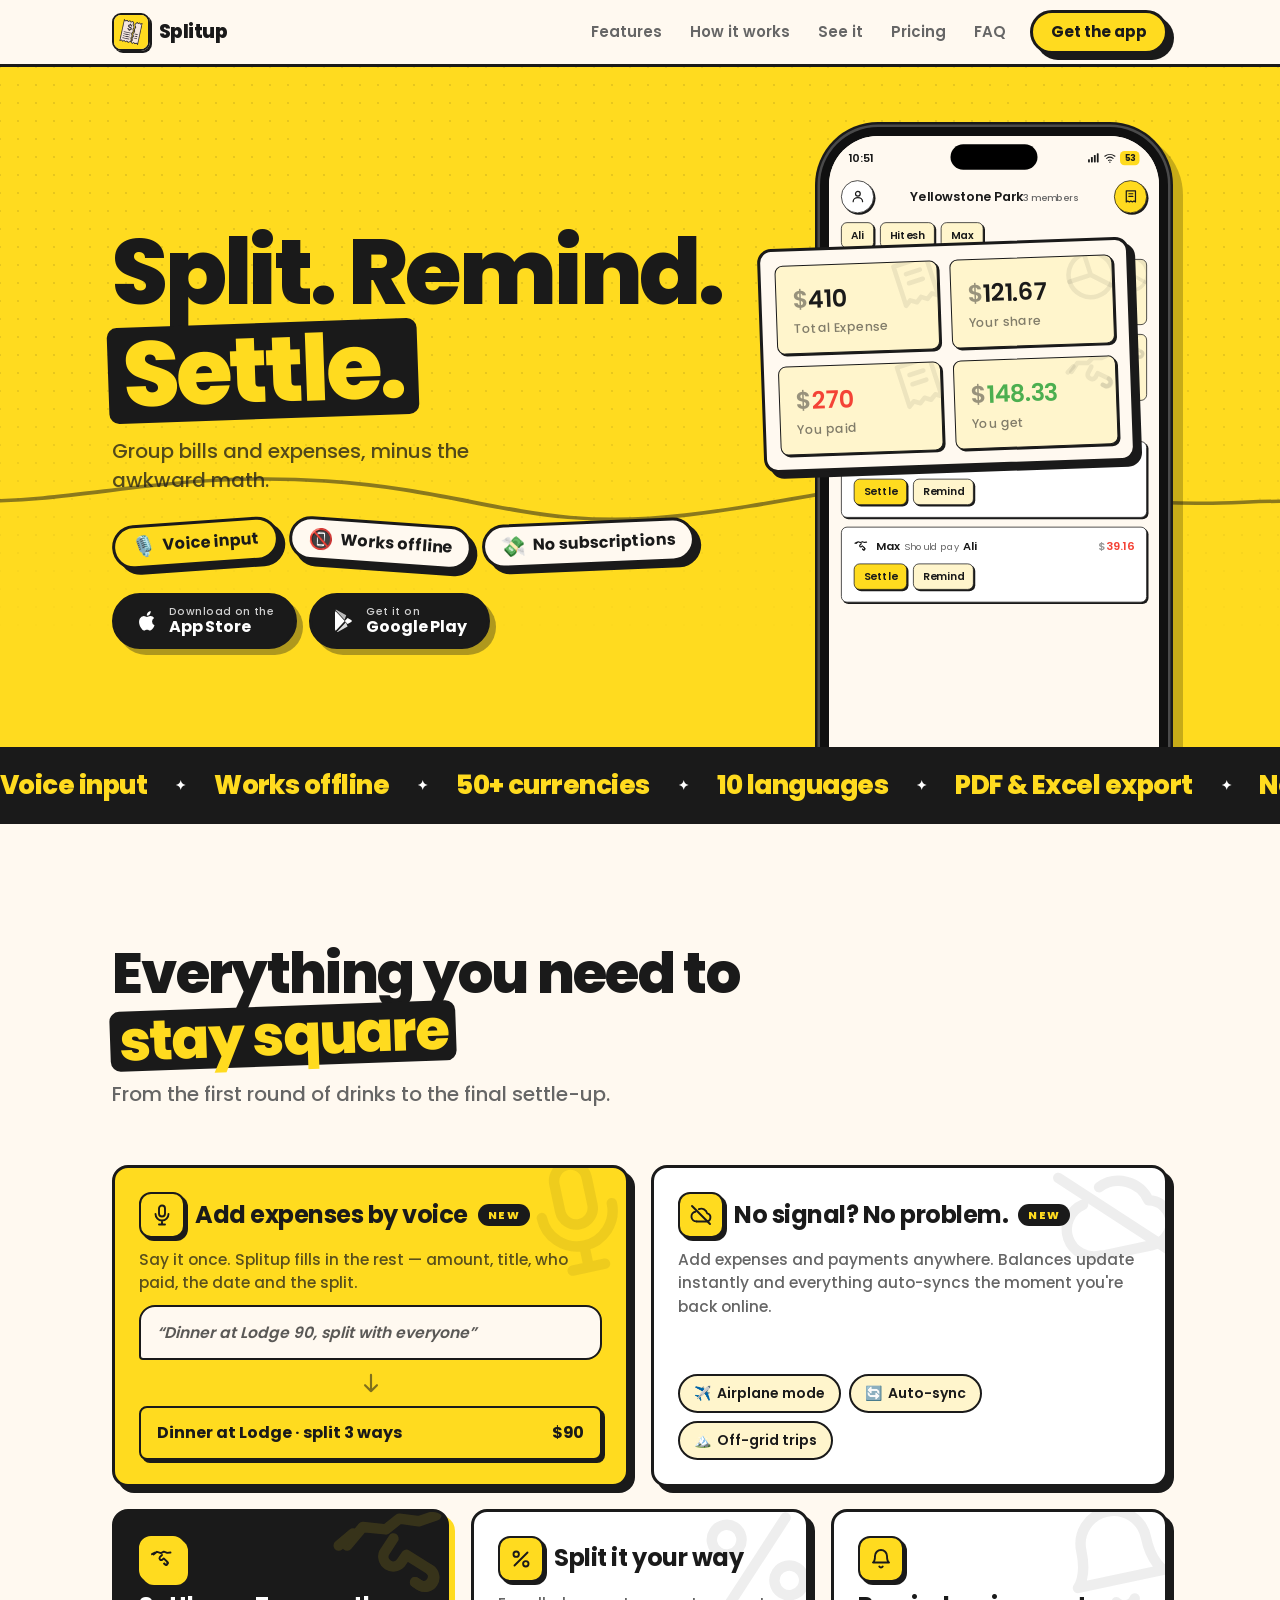
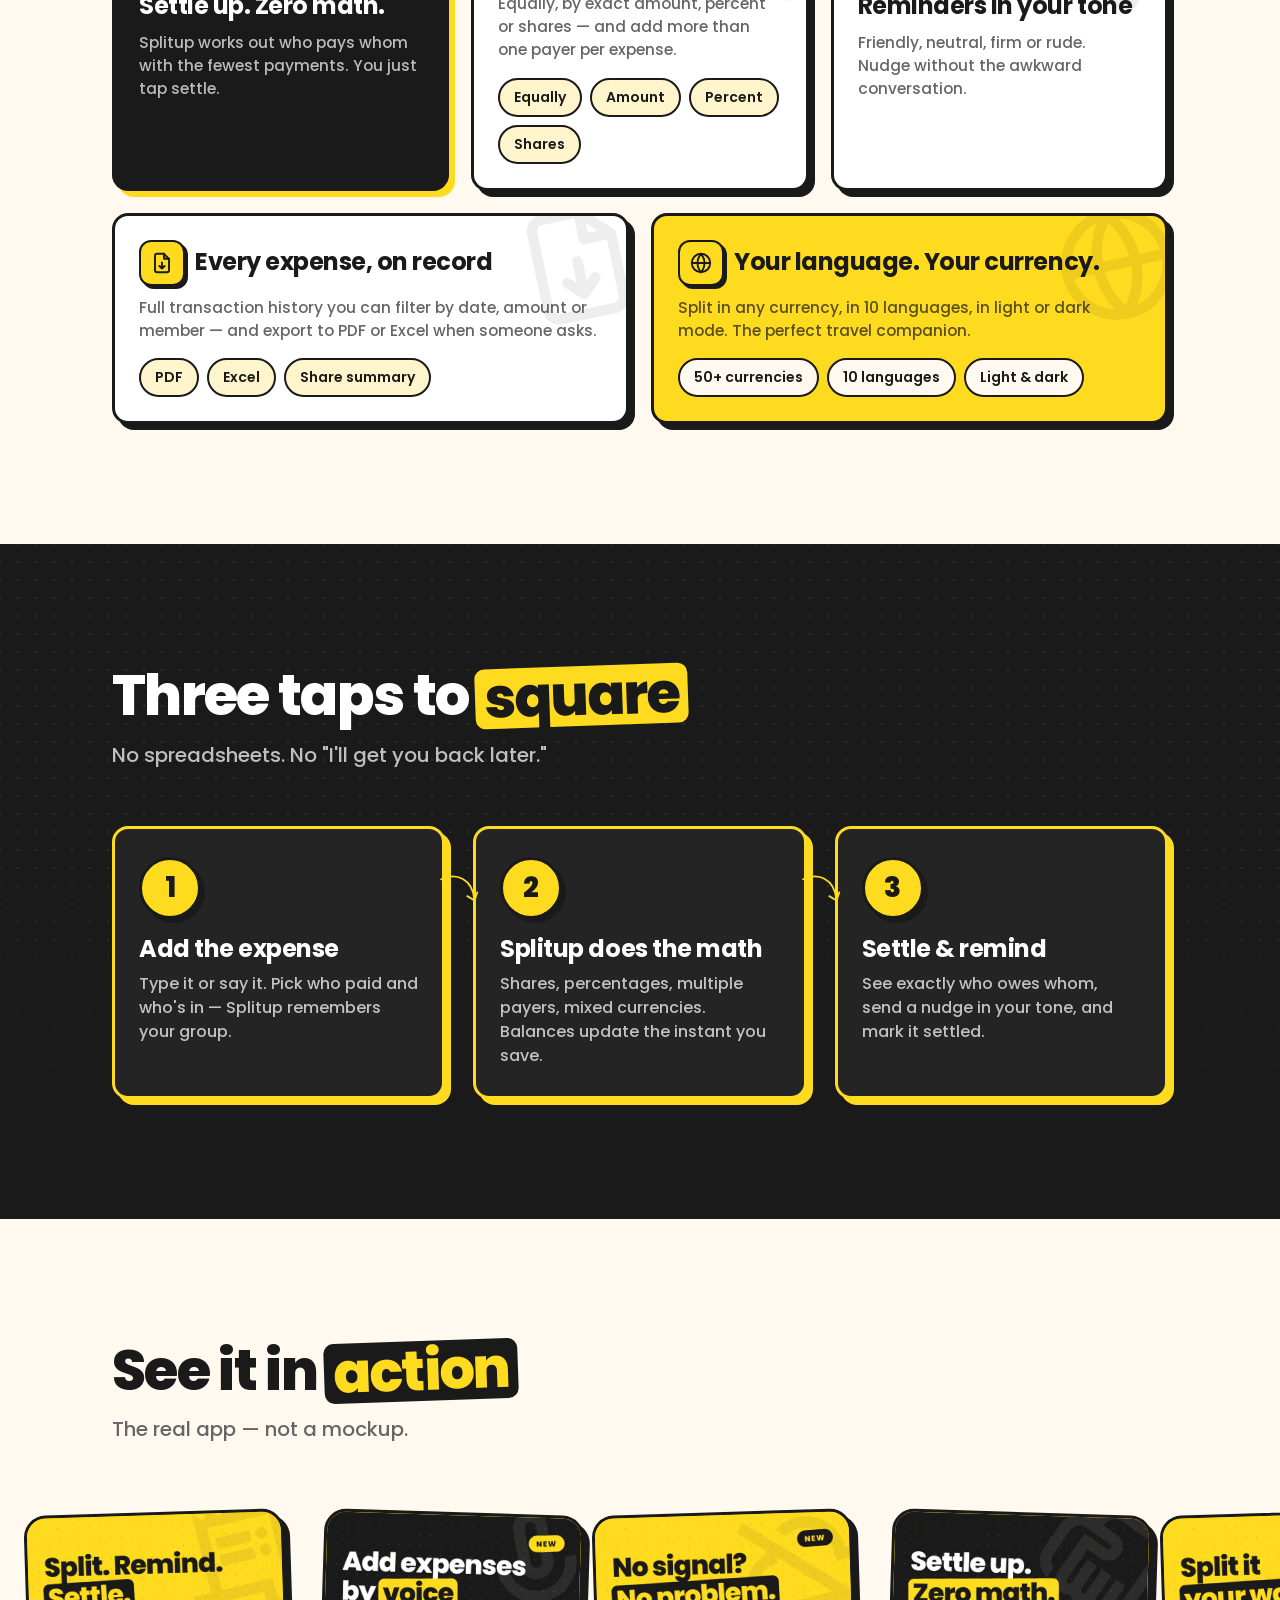
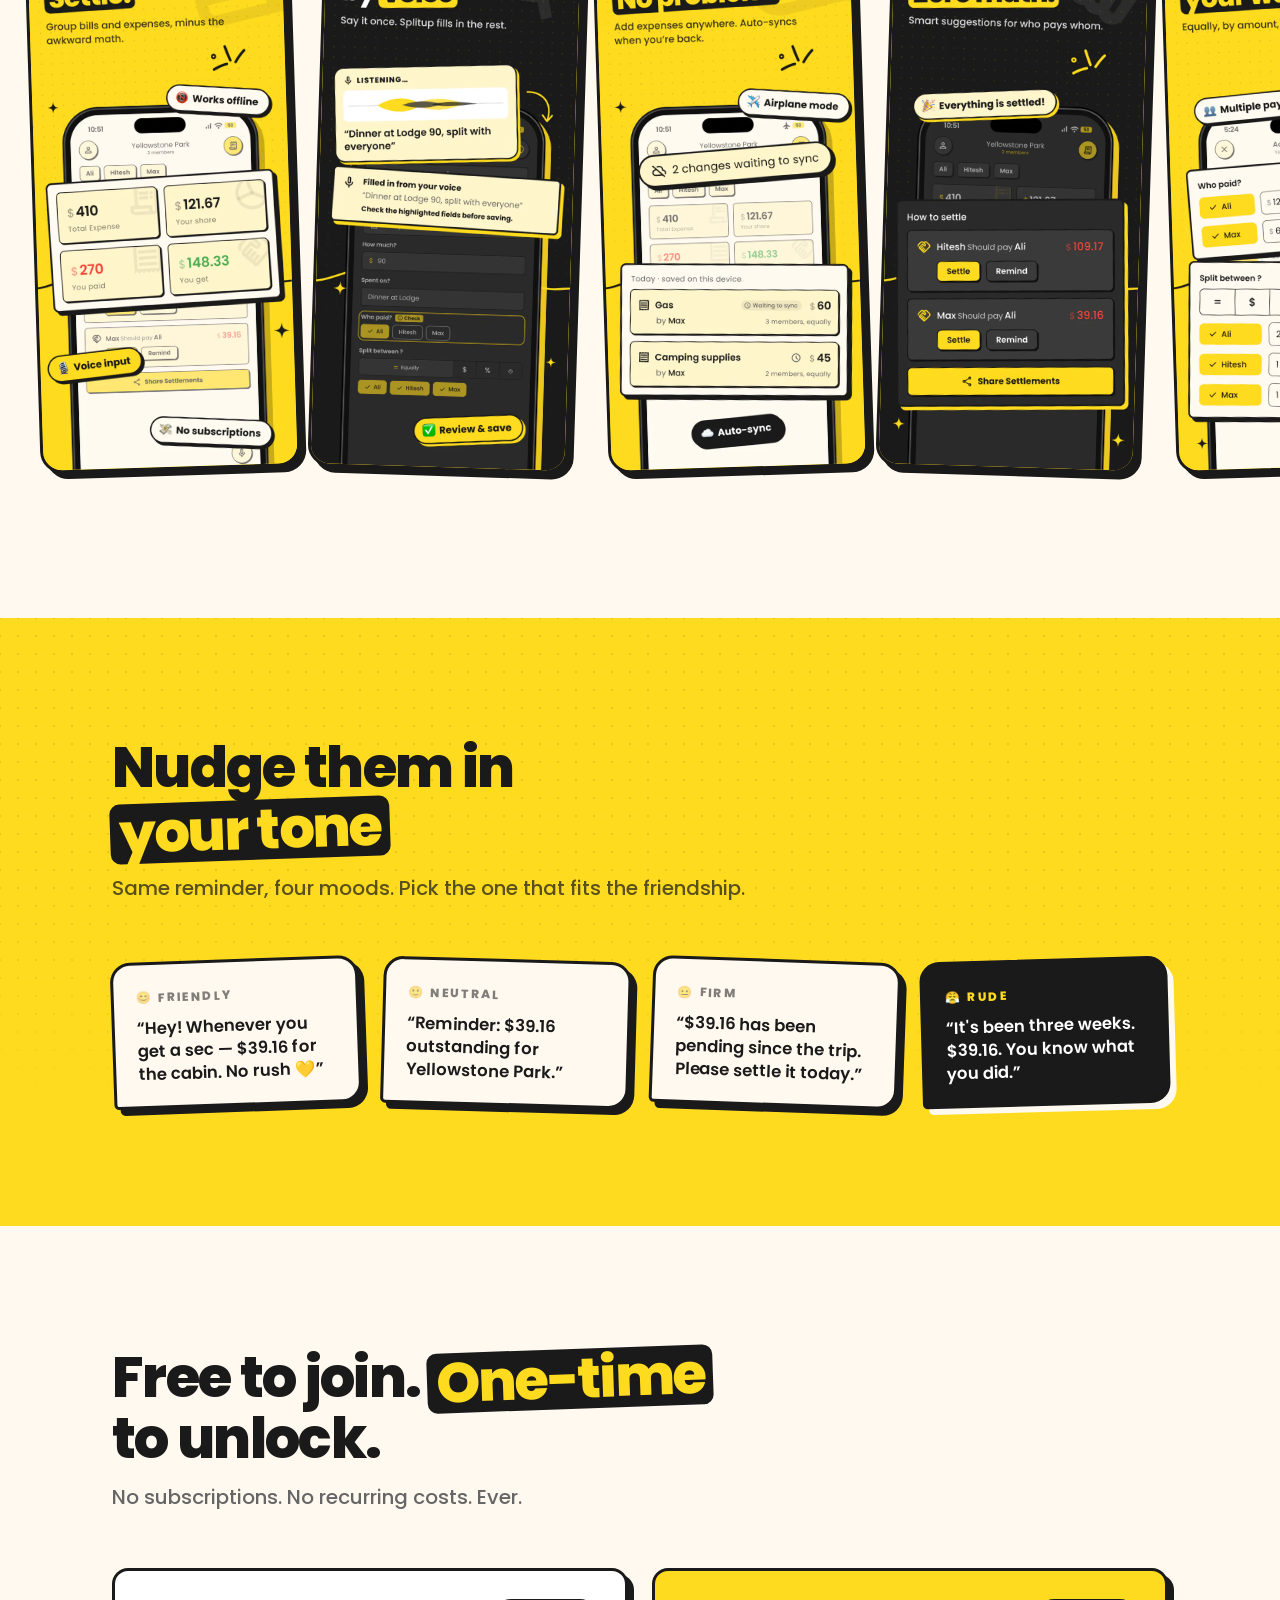
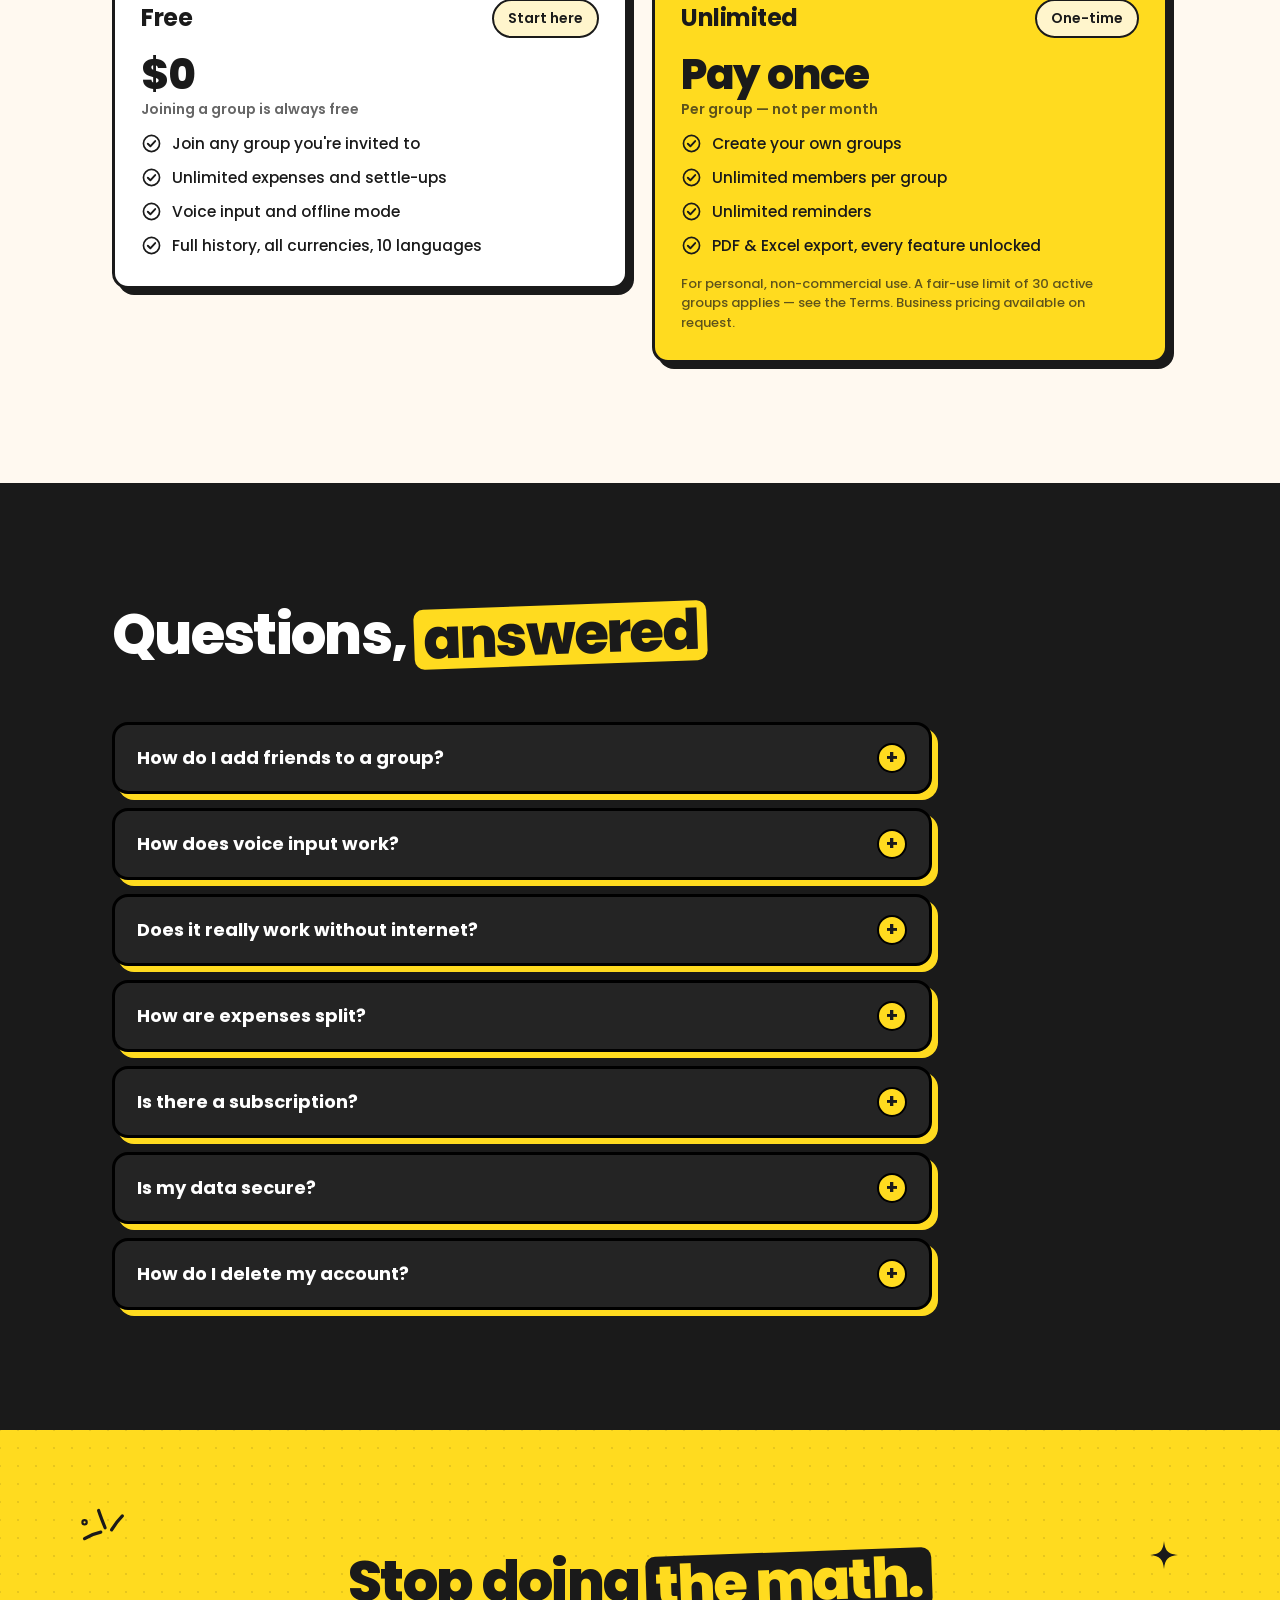
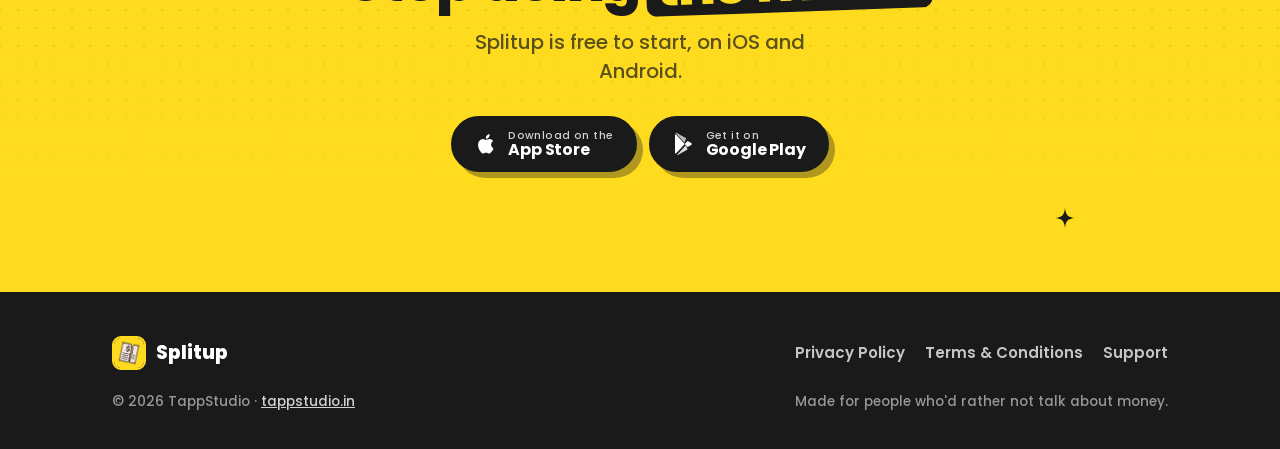
==== index.html @ d5d831ea "Enhance support and terms pages with improved SEO, accessibility, and layout - Updated meta tags for" ====
<!DOCTYPE html>
<html lang="en">
<head>
<meta charset="utf-8">
<meta name="viewport" content="width=device-width, initial-scale=1, viewport-fit=cover">
<title>Splitup — Split. Remind. Settle.</title>
<meta name="description" content="Group bills and expenses, minus the awkward math. Add expenses by voice, works offline, settle up with zero math. Free on iOS and Android — no subscriptions.">
<link rel="canonical" href="https://splitup.tappstudio.in/">
<meta name="theme-color" content="#ffdb1f" media="(prefers-color-scheme: light)">
<meta name="theme-color" content="#2a2a2a" media="(prefers-color-scheme: dark)">
<meta name="color-scheme" content="light dark">

<meta property="og:type" content="website">
<meta property="og:url" content="https://splitup.tappstudio.in/">
<meta property="og:site_name" content="Splitup">
<meta property="og:title" content="Splitup — Split. Remind. Settle.">
<meta property="og:description" content="Group bills and expenses, minus the awkward math. Voice input, works offline, zero-math settle ups. No subscriptions.">
<meta property="og:image" content="https://splitup.tappstudio.in/assets/og.png">
<meta property="og:image:width" content="1200">
<meta property="og:image:height" content="630">
<meta name="twitter:card" content="summary_large_image">
<meta name="twitter:title" content="Splitup — Split. Remind. Settle.">
<meta name="twitter:description" content="Group bills and expenses, minus the awkward math. Voice input, works offline, zero-math settle ups.">
<meta name="twitter:image" content="https://splitup.tappstudio.in/assets/og.png">

<link rel="icon" href="/assets/app-icon.png" sizes="any">
<link rel="apple-touch-icon" href="/assets/apple-touch-icon.png">
<link rel="preload" as="font" type="font/woff2" href="/assets/fonts/poppins-800-latin.woff2" crossorigin>
<link rel="preload" as="font" type="font/woff2" href="/assets/fonts/poppins-500-latin.woff2" crossorigin>
<link rel="stylesheet" href="/style.css">
<script type="application/ld+json">
{"@context":"https://schema.org","@type":"SoftwareApplication","name":"Splitup","applicationCategory":"FinanceApplication","operatingSystem":"iOS, Android","description":"Group bill and expense splitting with voice input, offline support and zero-math settle ups.","offers":{"@type":"Offer","price":"0","priceCurrency":"USD"},"publisher":{"@type":"Organization","name":"TappStudio","url":"https://tappstudio.in"},"url":"https://splitup.tappstudio.in/","downloadUrl":["https://apps.apple.com/app/id6744556329","https://play.google.com/store/apps/details?id=in.tappstudio.splitup"]}
</script>
</head>
<body>
<svg width="0" height="0" style="position:absolute" aria-hidden="true" focusable="false"><defs>
<g id="s" fill="none" stroke="currentColor" stroke-width="1.9" stroke-linecap="round" stroke-linejoin="round"></g>
<symbol id="i-person" viewBox="0 0 24 24" fill="none" stroke="currentColor" stroke-width="1.9" stroke-linecap="round" stroke-linejoin="round"><circle cx="12" cy="8" r="3.6"/><path d="M4.8 20c0-3.6 3.2-6.2 7.2-6.2s7.2 2.6 7.2 6.2"/></symbol>
<symbol id="i-receipt" viewBox="0 0 24 24" fill="none" stroke="currentColor" stroke-width="1.9" stroke-linecap="round" stroke-linejoin="round"><path d="M5 3.5h14v17l-2.3-1.6-2.4 1.6-2.3-1.6L9.7 20.5 7.3 18.9 5 20.5z"/><path d="M9 8h6M9 12h6"/></symbol>
<symbol id="i-handshake" viewBox="0 0 24 24" fill="none" stroke="currentColor" stroke-width="1.9" stroke-linecap="round" stroke-linejoin="round"><path d="m12 8-2.2 2.2a1.8 1.8 0 0 0 2.5 2.5l1.4-1.3 3.5 3.4a1.7 1.7 0 0 1-2.4 2.4l-.6-.6"/><path d="m14.2 16.6.8.8a1.7 1.7 0 0 0 2.4-2.4M3.5 7.5 7 4.8l4 1.3 2.8-1.4 3.4 1.2 3.3-.4"/><path d="M2 7.2 5 5.6"/></symbol>
<symbol id="i-share" viewBox="0 0 24 24" fill="none" stroke="currentColor" stroke-width="1.9" stroke-linecap="round" stroke-linejoin="round"><circle cx="18" cy="5.5" r="2.6"/><circle cx="6" cy="12" r="2.6"/><circle cx="18" cy="18.5" r="2.6"/><path d="m8.3 10.8 7.4-4M8.3 13.2l7.4 4"/></symbol>
<symbol id="i-groups" viewBox="0 0 24 24" fill="none" stroke="currentColor" stroke-width="1.9" stroke-linecap="round" stroke-linejoin="round"><circle cx="9" cy="8.5" r="3.1"/><path d="M3 19c0-3.2 2.7-5.6 6-5.6s6 2.4 6 5.6"/><circle cx="17.2" cy="8" r="2.5"/><path d="M15.8 13.6c2.7.4 4.7 2.7 4.7 5.4"/></symbol>
<symbol id="i-add" viewBox="0 0 24 24" fill="none" stroke="currentColor" stroke-width="2.2" stroke-linecap="round"><path d="M12 5v14M5 12h14"/></symbol>
<symbol id="i-mic" viewBox="0 0 24 24" fill="none" stroke="currentColor" stroke-width="1.9" stroke-linecap="round" stroke-linejoin="round"><rect x="9" y="2.5" width="6" height="11" rx="3"/><path d="M5.5 11a6.5 6.5 0 0 0 13 0M12 17.5v4M9 21.5h6"/></symbol>
<symbol id="i-signal" viewBox="0 0 24 24" fill="currentColor"><rect x="2" y="14" width="3.4" height="6" rx="1"/><rect x="7.5" y="10" width="3.4" height="10" rx="1"/><rect x="13" y="6" width="3.4" height="14" rx="1"/><rect x="18.5" y="3" width="3.4" height="17" rx="1"/></symbol>
<symbol id="i-wifi" viewBox="0 0 24 24" fill="none" stroke="currentColor" stroke-width="2" stroke-linecap="round"><path d="M2.5 8.5a15 15 0 0 1 19 0M6 12.4a10 10 0 0 1 12 0M9.4 16.2a5 5 0 0 1 5.2 0"/><circle cx="12" cy="19.6" r="1.3" fill="currentColor" stroke="none"/></symbol>
<symbol id="i-chart" viewBox="0 0 24 24" fill="none" stroke="currentColor" stroke-width="1.9" stroke-linecap="round" stroke-linejoin="round"><circle cx="12" cy="12" r="9.2"/><path d="M12 2.8V12M12 12H2.8M12 12l6.6 6.6"/></symbol>
<symbol id="i-cloud-off" viewBox="0 0 24 24" fill="none" stroke="currentColor" stroke-width="1.9" stroke-linecap="round" stroke-linejoin="round"><path d="M7.6 18.5h9.6a4.1 4.1 0 0 0 1-8.1 6 6 0 0 0-8.3-4.2"/><path d="M6.4 8.7a4.9 4.9 0 0 0 1.2 9.7"/><path d="M3 3l18 18"/></symbol>
<symbol id="i-percent" viewBox="0 0 24 24" fill="none" stroke="currentColor" stroke-width="1.9" stroke-linecap="round" stroke-linejoin="round"><path d="m5.5 18.5 13-13"/><circle cx="7.2" cy="7.2" r="2.7"/><circle cx="16.8" cy="16.8" r="2.7"/></symbol>
<symbol id="i-bell" viewBox="0 0 24 24" fill="none" stroke="currentColor" stroke-width="1.9" stroke-linecap="round" stroke-linejoin="round"><path d="M18 9a6 6 0 1 0-12 0c0 5-2 6.5-2 6.5h16S18 14 18 9Z"/><path d="M10.3 19.5a2 2 0 0 0 3.4 0"/></symbol>
<symbol id="i-file" viewBox="0 0 24 24" fill="none" stroke="currentColor" stroke-width="1.9" stroke-linecap="round" stroke-linejoin="round"><path d="M14 2.8H7a2 2 0 0 0-2 2v14.4a2 2 0 0 0 2 2h10a2 2 0 0 0 2-2V7.8z"/><path d="M14 2.8v5h5"/><path d="M12 11.5v6M9.4 15l2.6 2.6 2.6-2.6"/></symbol>
<symbol id="i-globe" viewBox="0 0 24 24" fill="none" stroke="currentColor" stroke-width="1.9" stroke-linecap="round" stroke-linejoin="round"><circle cx="12" cy="12" r="9.2"/><path d="M2.8 12h18.4"/><path d="M12 2.8a14 14 0 0 1 0 18.4 14 14 0 0 1 0-18.4Z"/></symbol>
<symbol id="i-check" viewBox="0 0 24 24" fill="none" stroke="currentColor" stroke-width="2.2" stroke-linecap="round" stroke-linejoin="round"><circle cx="12" cy="12" r="9.2" stroke-width="1.9"/><path d="m7.8 12.3 2.9 2.9 5.5-6"/></symbol>
<symbol id="i-arrow-down" viewBox="0 0 24 24" fill="none" stroke="currentColor" stroke-width="2" stroke-linecap="round" stroke-linejoin="round"><path d="M12 4.5v15M6.5 14l5.5 5.5L17.5 14"/></symbol>
<symbol id="i-arrow-right" viewBox="0 0 24 24" fill="none" stroke="currentColor" stroke-width="2" stroke-linecap="round" stroke-linejoin="round"><path d="M4.5 12h15M14 6.5l5.5 5.5L14 17.5"/></symbol>
<symbol id="i-arrow-back" viewBox="0 0 24 24" fill="none" stroke="currentColor" stroke-width="2" stroke-linecap="round" stroke-linejoin="round"><path d="M19.5 12h-15M10 6.5 4.5 12 10 17.5"/></symbol>
<symbol id="i-menu" viewBox="0 0 24 24" fill="none" stroke="currentColor" stroke-width="2.2" stroke-linecap="round"><path d="M4 7h16M4 12h16M4 17h16"/></symbol>
<symbol id="i-apple" viewBox="0 0 24 24" fill="currentColor"><path d="M17.05 12.53a4.32 4.32 0 0 1 2.06-3.62 4.43 4.43 0 0 0-3.5-1.89c-1.47-.15-2.9.88-3.65.88s-1.92-.86-3.16-.84a4.65 4.65 0 0 0-3.91 2.39c-1.68 2.91-.43 7.2 1.2 9.56.8 1.15 1.74 2.44 2.98 2.4 1.2-.05 1.65-.78 3.1-.78s1.86.78 3.13.75c1.29-.02 2.11-1.17 2.9-2.33a10.3 10.3 0 0 0 1.31-2.7 4.18 4.18 0 0 1-2.46-3.82ZM14.7 5.4A4.25 4.25 0 0 0 15.68 2a4.33 4.33 0 0 0-2.85 1.47 4.04 4.04 0 0 0-1 3.28 3.58 3.58 0 0 0 2.87-1.35Z"/></symbol>
<symbol id="i-play" viewBox="0 0 24 24" fill="currentColor"><path d="M3.7 2.3a1.6 1.6 0 0 0-.7 1.35v16.7c0 .56.27 1.06.7 1.35l9.06-9.7L3.7 2.3Z"/><path d="m15.6 9.02-2.84 3.04 2.84 3.04 3.6-2.02c.86-.48.86-1.56 0-2.04l-3.6-2.02Z"/><path d="m13.9 13.2-9.1 9.74c.4.2.9.18 1.36-.08l9.44-5.3-1.7-4.36Z" opacity=".85"/><path d="M4.8 1.06c-.46-.26-.96-.28-1.36-.08l9.1 9.74 1.7-4.36L4.8 1.06Z" opacity=".7"/></symbol>
<symbol id="i-burst" viewBox="0 0 100 100" fill="none" stroke="currentColor" stroke-width="6" stroke-linecap="round"><path d="M14 64C24 58 34 54 44 52"/><path d="M40 12c4 12 8 22 12 32"/><path d="M84 22c-8 8-14 16-20 26"/><circle cx="14" cy="34" r="4" stroke-width="4"/></symbol>
<symbol id="i-sparkle" viewBox="0 0 100 100"><path fill="currentColor" d="M50 0c4 36 14 46 50 50-36 4-46 14-50 50-4-36-14-46-50-50 36-4 46-14 50-50Z"/></symbol>
<symbol id="i-squiggle" viewBox="0 0 200 24" fill="none" stroke="currentColor" stroke-width="5" stroke-linecap="round"><path d="M4 14C30 4 50 22 76 12S124 4 150 13s36 5 46-5"/></symbol>
<symbol id="i-curve" viewBox="0 0 120 120" fill="none" stroke="currentColor" stroke-width="5.5" stroke-linecap="round" stroke-linejoin="round"><path d="M12 18c50-10 92 22 82 82"/><path d="m76 86 18 18 14-22"/></symbol>
<symbol id="i-thread" viewBox="0 0 440 80" preserveAspectRatio="none" fill="none" stroke="currentColor" stroke-width="3.5" stroke-linecap="round"><path d="M-6 40c36 0 66-30 118-20s72 52 124 34 70-48 120-26 62 12 90 12"/></symbol>
</defs></svg>

<a class="sr-only" href="#main">Skip to content</a>

<nav class="nav">
  <div class="wrap nav-bar">
    <a class="nav-logo" href="/"><img src="/assets/app-icon.webp" alt="" width="38" height="38">Splitup</a>
    <ul class="nav-links">
      <li><a href="#features">Features</a></li>
      <li><a href="#how">How it works</a></li>
      <li><a href="#gallery">See it</a></li>
      <li><a href="#pricing">Pricing</a></li>
      <li><a href="#faq">FAQ</a></li>
    </ul>
    <a class="btn btn-yellow nav-cta" href="#get">Get the app</a>
    <details class="nav-menu">
      <summary aria-label="Menu"><svg width="24" height="24" aria-hidden="true"><use href="#i-menu"/></svg></summary>
      <div class="nav-menu-panel">
        <a href="#features">Features</a>
        <a href="#how">How it works</a>
        <a href="#gallery">See it</a>
        <a href="#pricing">Pricing</a>
        <a href="#faq">FAQ</a>
        <a href="/support/">Support</a>
      </div>
    </details>
  </div>
</nav>

<main id="main">

<!-- ============ Hero ============ -->
<header class="hero">
  <div class="dots"></div>
  <svg class="doodle" style="left:0;top:58%;width:100%;height:80px;opacity:.5" aria-hidden="true"><use href="#i-thread"/></svg>
  <div class="wrap hero-grid">
    <div class="hero-copy">
      <h1 class="h1">Split. Remind.<br><mark>Settle.</mark></h1>
      <p class="lede">Group bills and expenses, minus the awkward math.</p>
      <div class="hero-stickers">
        <span class="sticker sticker-yellow"><span class="emoji">🎙️</span>Voice input</span>
        <span class="sticker"><span class="emoji">📵</span>Works offline</span>
        <span class="sticker"><span class="emoji">💸</span>No subscriptions</span>
      </div>
      <div class="badges" id="get">
        <a class="badge" href="https://apps.apple.com/app/id6744556329">
          <svg aria-hidden="true"><use href="#i-apple"/></svg>
          <span class="badge-txt"><small>Download on the</small><strong>App Store</strong></span>
        </a>
        <a class="badge" href="https://play.google.com/store/apps/details?id=in.tappstudio.splitup">
          <svg aria-hidden="true"><use href="#i-play"/></svg>
          <span class="badge-txt"><small>Get it on</small><strong>Google Play</strong></span>
        </a>
      </div>
    </div>

    <div class="hero-stage">
      <div class="phone-wrap">
        <div class="phone">
          <div class="screen">
            <div class="app">
              <div class="island"></div>
              <div class="statusbar">
                <span>10:51</span>
                <span class="icons"><svg aria-hidden="true"><use href="#i-signal"/></svg><svg aria-hidden="true"><use href="#i-wifi"/></svg><span class="battery">53</span></span>
              </div>
              <div class="topbar">
                <span class="round-btn"><svg aria-hidden="true"><use href="#i-person"/></svg></span>
                <span><span class="gname">Yellowstone Park</span><span class="gmembers">3 members</span></span>
                <span class="round-btn yellow"><svg aria-hidden="true"><use href="#i-receipt"/></svg></span>
              </div>
              <div class="app-content">
                <div class="app-chips"><span class="app-btn">Ali</span><span class="app-btn">Hitesh</span><span class="app-btn">Max</span></div>
                <div class="stats">
                  <div class="stat"><svg class="wm" aria-hidden="true"><use href="#i-receipt"/></svg><div class="amt"><span class="cur">$</span>410</div><div class="cap">Total Expense</div></div>
                  <div class="stat"><svg class="wm" aria-hidden="true"><use href="#i-chart"/></svg><div class="amt"><span class="cur">$</span>121.67</div><div class="cap">Your share</div></div>
                  <div class="stat"><svg class="wm" aria-hidden="true"><use href="#i-receipt"/></svg><div class="amt red"><span class="cur">$</span>270</div><div class="cap">You paid</div></div>
                  <div class="stat"><svg class="wm" aria-hidden="true"><use href="#i-handshake"/></svg><div class="amt green"><span class="cur">$</span>148.33</div><div class="cap">You get</div></div>
                </div>
                <div class="app-sec-title">How to settle</div>
                <div class="settle-card">
                  <div class="row"><svg aria-hidden="true"><use href="#i-handshake"/></svg><span class="names">Hitesh<small>Should pay</small>Ali</span><span class="amount"><span class="cur">$</span>109.17</span></div>
                  <div class="actions"><span class="app-btn yellow">Settle</span><span class="app-btn">Remind</span></div>
                </div>
                <div class="settle-card">
                  <div class="row"><svg aria-hidden="true"><use href="#i-handshake"/></svg><span class="names">Max<small>Should pay</small>Ali</span><span class="amount"><span class="cur">$</span>39.16</span></div>
                  <div class="actions"><span class="app-btn yellow">Settle</span><span class="app-btn">Remind</span></div>
                </div>
              </div>
              <div class="app-fade"></div>
            </div>
          </div>
        </div>

        <div class="pop hero-pop">
          <div class="stats">
            <div class="stat"><svg class="wm" aria-hidden="true"><use href="#i-receipt"/></svg><div class="amt"><span class="cur">$</span>410</div><div class="cap">Total Expense</div></div>
            <div class="stat"><svg class="wm" aria-hidden="true"><use href="#i-chart"/></svg><div class="amt"><span class="cur">$</span>121.67</div><div class="cap">Your share</div></div>
            <div class="stat"><svg class="wm" aria-hidden="true"><use href="#i-receipt"/></svg><div class="amt red"><span class="cur">$</span>270</div><div class="cap">You paid</div></div>
            <div class="stat"><svg class="wm" aria-hidden="true"><use href="#i-handshake"/></svg><div class="amt green"><span class="cur">$</span>148.33</div><div class="cap">You get</div></div>
          </div>
        </div>
      </div>
    </div>
  </div>
</header>

<!-- ============ Marquee ============ -->
<div class="marquee" aria-hidden="true">
  <div class="marquee-track">
    <span>Voice input</span><span class="star">✦</span><span>Works offline</span><span class="star">✦</span><span>50+ currencies</span><span class="star">✦</span><span>10 languages</span><span class="star">✦</span><span>PDF &amp; Excel export</span><span class="star">✦</span><span>No subscriptions</span><span class="star">✦</span>
  </div>
  <div class="marquee-track">
    <span>Voice input</span><span class="star">✦</span><span>Works offline</span><span class="star">✦</span><span>50+ currencies</span><span class="star">✦</span><span>10 languages</span><span class="star">✦</span><span>PDF &amp; Excel export</span><span class="star">✦</span><span>No subscriptions</span><span class="star">✦</span>
  </div>
</div>

<!-- ============ Features ============ -->
<section class="sec" id="features">
  <div class="wrap">
    <div class="sec-head">
      <h2 class="h2">Everything you need to <mark>stay square</mark></h2>
      <p class="lede">From the first round of drinks to the final settle-up.</p>
    </div>

    <div class="bento">
      <article class="tile tile-yellow t-voice">
        <svg class="tile-wm" aria-hidden="true"><use href="#i-mic"/></svg>
        <div class="tile-head">
          <span class="tile-icon"><svg aria-hidden="true"><use href="#i-mic"/></svg></span>
          <h3 class="h3">Add expenses by voice</h3>
          <span class="tag">New</span>
        </div>
        <p>Say it once. Splitup fills in the rest — amount, title, who paid, the date and the split.</p>
        <p class="voice-quote">“Dinner at Lodge 90, split with everyone”</p>
        <div class="voice-arrow"><svg aria-hidden="true"><use href="#i-arrow-down"/></svg></div>
        <div class="voice-row"><span>Dinner at Lodge · split 3 ways</span><span class="amt">$90</span></div>
      </article>

      <article class="tile t-offline">
        <svg class="tile-wm" aria-hidden="true"><use href="#i-cloud-off"/></svg>
        <div class="tile-head">
          <span class="tile-icon"><svg aria-hidden="true"><use href="#i-cloud-off"/></svg></span>
          <h3 class="h3">No signal? No problem.</h3>
          <span class="tag">New</span>
        </div>
        <p>Add expenses and payments anywhere. Balances update instantly and everything auto-syncs the moment you're back online.</p>
        <div class="tile-chips">
          <span class="chip"><span class="emoji">✈️</span>Airplane mode</span>
          <span class="chip"><span class="emoji">🔄</span>Auto-sync</span>
          <span class="chip"><span class="emoji">🏔️</span>Off-grid trips</span>
        </div>
      </article>

      <article class="tile tile-ink t-settle">
        <svg class="tile-wm" aria-hidden="true"><use href="#i-handshake"/></svg>
        <div class="tile-head">
          <span class="tile-icon"><svg aria-hidden="true"><use href="#i-handshake"/></svg></span>
          <h3 class="h3">Settle up. Zero math.</h3>
        </div>
        <p>Splitup works out who pays whom with the fewest payments. You just tap settle.</p>
      </article>

      <article class="tile t-split">
        <svg class="tile-wm" aria-hidden="true"><use href="#i-percent"/></svg>
        <div class="tile-head">
          <span class="tile-icon"><svg aria-hidden="true"><use href="#i-percent"/></svg></span>
          <h3 class="h3">Split it your way</h3>
        </div>
        <p>Equally, by exact amount, percent or shares — and add more than one payer per expense.</p>
        <div class="tile-chips">
          <span class="chip">Equally</span><span class="chip">Amount</span><span class="chip">Percent</span><span class="chip">Shares</span>
        </div>
      </article>

      <article class="tile t-tones">
        <svg class="tile-wm" aria-hidden="true"><use href="#i-bell"/></svg>
        <div class="tile-head">
          <span class="tile-icon"><svg aria-hidden="true"><use href="#i-bell"/></svg></span>
          <h3 class="h3">Reminders in your tone</h3>
        </div>
        <p>Friendly, neutral, firm or rude. Nudge without the awkward conversation.</p>
      </article>

      <article class="tile t-export">
        <svg class="tile-wm" aria-hidden="true"><use href="#i-file"/></svg>
        <div class="tile-head">
          <span class="tile-icon"><svg aria-hidden="true"><use href="#i-file"/></svg></span>
          <h3 class="h3">Every expense, on record</h3>
        </div>
        <p>Full transaction history you can filter by date, amount or member — and export to PDF or Excel when someone asks.</p>
        <div class="tile-chips"><span class="chip">PDF</span><span class="chip">Excel</span><span class="chip">Share summary</span></div>
      </article>

      <article class="tile tile-yellow t-world">
        <svg class="tile-wm" aria-hidden="true"><use href="#i-globe"/></svg>
        <div class="tile-head">
          <span class="tile-icon"><svg aria-hidden="true"><use href="#i-globe"/></svg></span>
          <h3 class="h3">Your language. Your currency.</h3>
        </div>
        <p>Split in any currency, in 10 languages, in light or dark mode. The perfect travel companion.</p>
        <div class="tile-chips">
          <span class="chip">50+ currencies</span><span class="chip">10 languages</span><span class="chip">Light &amp; dark</span>
        </div>
      </article>
    </div>
  </div>
</section>

<!-- ============ How it works ============ -->
<section class="sec sec-ink" id="how">
  <div class="dots"></div>
  <div class="wrap">
    <div class="sec-head">
      <h2 class="h2">Three taps to <mark>square</mark></h2>
      <p class="lede">No spreadsheets. No "I'll get you back later."</p>
    </div>
    <ol class="steps">
      <li class="step">
        <span class="step-n">1</span>
        <h3 class="h3">Add the expense</h3>
        <p>Type it or say it. Pick who paid and who's in — Splitup remembers your group.</p>
        <svg class="step-arrow" aria-hidden="true"><use href="#i-curve"/></svg>
      </li>
      <li class="step">
        <span class="step-n">2</span>
        <h3 class="h3">Splitup does the math</h3>
        <p>Shares, percentages, multiple payers, mixed currencies. Balances update the instant you save.</p>
        <svg class="step-arrow" aria-hidden="true"><use href="#i-curve"/></svg>
      </li>
      <li class="step">
        <span class="step-n">3</span>
        <h3 class="h3">Settle &amp; remind</h3>
        <p>See exactly who owes whom, send a nudge in your tone, and mark it settled.</p>
      </li>
    </ol>
  </div>
</section>

<!-- ============ Gallery ============ -->
<section class="sec gallery" id="gallery">
  <div class="wrap">
    <div class="sec-head">
      <h2 class="h2">See it in <mark>action</mark></h2>
      <p class="lede">The real app — not a mockup.</p>
      <p class="rail-hint">Swipe to browse <svg width="18" height="18" aria-hidden="true"><use href="#i-arrow-right"/></svg></p>
    </div>
  </div>
  <div class="rail" id="rail">
    <button class="shot" type="button" aria-label="Enlarge: Group dashboard showing total expense, your share and who you get back"><img src="/assets/shots/01-hero.webp" alt="Group dashboard showing total expense, your share and who you get back" width="660" height="1434" loading="lazy" decoding="async"></button>
    <button class="shot" type="button" aria-label="Enlarge: Adding an expense by voice — Splitup listening and transcribing"><img src="/assets/shots/02-voice.webp" alt="Adding an expense by voice — Splitup listening and transcribing" width="660" height="1434" loading="lazy" decoding="async"></button>
    <button class="shot" type="button" aria-label="Enlarge: Adding an expense in airplane mode, queued to sync"><img src="/assets/shots/03-offline.webp" alt="Adding an expense in airplane mode, queued to sync" width="660" height="1434" loading="lazy" decoding="async"></button>
    <button class="shot" type="button" aria-label="Enlarge: Settle up screen with suggested payments between members"><img src="/assets/shots/04-settle.webp" alt="Settle up screen with suggested payments between members" width="660" height="1434" loading="lazy" decoding="async"></button>
    <button class="shot" type="button" aria-label="Enlarge: Split options — equally, by amount, percent or shares"><img src="/assets/shots/05-split.webp" alt="Split options — equally, by amount, percent or shares" width="660" height="1434" loading="lazy" decoding="async"></button>
    <button class="shot" type="button" aria-label="Enlarge: Choosing a reminder tone: friendly, neutral, firm or rude"><img src="/assets/shots/06-reminders.webp" alt="Choosing a reminder tone: friendly, neutral, firm or rude" width="660" height="1434" loading="lazy" decoding="async"></button>
    <button class="shot" type="button" aria-label="Enlarge: Push notifications for new expenses, joins and settle-ups"><img src="/assets/shots/07-notifications.webp" alt="Push notifications for new expenses, joins and settle-ups" width="660" height="1434" loading="lazy" decoding="async"></button>
    <button class="shot" type="button" aria-label="Enlarge: All your groups — trips, roommates and events in one list"><img src="/assets/shots/08-groups.webp" alt="All your groups — trips, roommates and events in one list" width="660" height="1434" loading="lazy" decoding="async"></button>
    <button class="shot" type="button" aria-label="Enlarge: Exporting the full transaction history to PDF or Excel"><img src="/assets/shots/09-export.webp" alt="Exporting the full transaction history to PDF or Excel" width="660" height="1434" loading="lazy" decoding="async"></button>
    <button class="shot" type="button" aria-label="Enlarge: Language, currency and light or dark theme settings"><img src="/assets/shots/10-personalize.webp" alt="Language, currency and light or dark theme settings" width="660" height="1434" loading="lazy" decoding="async"></button>
  </div>
</section>

<!-- ============ Reminder tones ============ -->
<section class="sec sec-yellow" id="tones">
  <div class="dots"></div>
  <div class="wrap">
    <div class="sec-head">
      <h2 class="h2">Nudge them in <mark>your tone</mark></h2>
      <p class="lede">Same reminder, four moods. Pick the one that fits the friendship.</p>
    </div>
    <div class="tones">
      <div class="tone">
        <span class="tone-name"><span class="emoji">😊</span>Friendly</span>
        <p>“Hey! Whenever you get a sec — $39.16 for the cabin. No rush 💛”</p>
      </div>
      <div class="tone">
        <span class="tone-name"><span class="emoji">🙂</span>Neutral</span>
        <p>“Reminder: $39.16 outstanding for Yellowstone Park.”</p>
      </div>
      <div class="tone">
        <span class="tone-name"><span class="emoji">😐</span>Firm</span>
        <p>“$39.16 has been pending since the trip. Please settle it today.”</p>
      </div>
      <div class="tone tone-4">
        <span class="tone-name"><span class="emoji">😤</span>Rude</span>
        <p>“It's been three weeks. $39.16. You know what you did.”</p>
      </div>
    </div>
  </div>
</section>

<!-- ============ Pricing ============ -->
<section class="sec" id="pricing">
  <div class="wrap">
    <div class="sec-head">
      <h2 class="h2">Free to join. <mark>One-time</mark> to unlock.</h2>
      <p class="lede">No subscriptions. No recurring costs. Ever.</p>
    </div>
    <div class="plans">
      <div class="plan">
        <div class="plan-top">
          <h3 class="h3">Free</h3>
          <span class="chip">Start here</span>
        </div>
        <p class="plan-price">$0<small>Joining a group is always free</small></p>
        <ul>
          <li><svg aria-hidden="true"><use href="#i-check"/></svg>Join any group you're invited to</li>
          <li><svg aria-hidden="true"><use href="#i-check"/></svg>Unlimited expenses and settle-ups</li>
          <li><svg aria-hidden="true"><use href="#i-check"/></svg>Voice input and offline mode</li>
          <li><svg aria-hidden="true"><use href="#i-check"/></svg>Full history, all currencies, 10 languages</li>
        </ul>
      </div>
      <div class="plan plan-featured">
        <div class="plan-top">
          <h3 class="h3">Unlimited</h3>
          <span class="chip">One-time</span>
        </div>
        <p class="plan-price">Pay once<small>Per group — not per month</small></p>
        <ul>
          <li><svg aria-hidden="true"><use href="#i-check"/></svg>Create your own groups</li>
          <li><svg aria-hidden="true"><use href="#i-check"/></svg>Unlimited members per group</li>
          <li><svg aria-hidden="true"><use href="#i-check"/></svg>Unlimited reminders</li>
          <li><svg aria-hidden="true"><use href="#i-check"/></svg>PDF &amp; Excel export, every feature unlocked</li>
        </ul>
        <p class="plan-note">For personal, non-commercial use. A fair-use limit of 30 active groups applies — see the <a href="/terms/">Terms</a>. Business pricing available on request.</p>
      </div>
    </div>
  </div>
</section>

<!-- ============ FAQ ============ -->
<section class="sec sec-ink" id="faq">
  <div class="wrap">
    <div class="sec-head">
      <h2 class="h2">Questions, <mark>answered</mark></h2>
    </div>
    <div class="faq">
      <details class="qa">
        <summary>How do I add friends to a group?<span class="qa-plus" aria-hidden="true">+</span></summary>
        <div class="qa-body">Share your group's invite link, or add people by email. They install Splitup, tap the link, and they're in — joining is always free.</div>
      </details>
      <details class="qa">
        <summary>How does voice input work?<span class="qa-plus" aria-hidden="true">+</span></summary>
        <div class="qa-body">Tap the mic and say something like “Dinner 1200, split equally between Alex and me.” Splitup fills in the amount, title, who paid, the date and the split — you review and save. Voice input is currently English-only.</div>
      </details>
      <details class="qa">
        <summary>Does it really work without internet?<span class="qa-plus" aria-hidden="true">+</span></summary>
        <div class="qa-body">Yes. Add expenses and payments with no signal at all — balances update instantly on your device and everything syncs automatically the next time you're online.</div>
      </details>
      <details class="qa">
        <summary>How are expenses split?<span class="qa-plus" aria-hidden="true">+</span></summary>
        <div class="qa-body">Equally by default, and you can switch any expense to exact amounts, percentages or shares. A single expense can also have more than one payer.</div>
      </details>
      <details class="qa">
        <summary>Is there a subscription?<span class="qa-plus" aria-hidden="true">+</span></summary>
        <div class="qa-body">No. Joining groups is free, and creating your own is a one-time purchase per group — no recurring charges.</div>
      </details>
      <details class="qa">
        <summary>Is my data secure?<span class="qa-plus" aria-hidden="true">+</span></summary>
        <div class="qa-body">Sign-in is Google and Apple only, so there's no extra password to manage. We don't store any payment information — all settlements happen outside the app. See the <a href="/privacy/">Privacy Policy</a> for the details.</div>
      </details>
      <details class="qa">
        <summary>How do I delete my account?<span class="qa-plus" aria-hidden="true">+</span></summary>
        <div class="qa-body">Open Settings in the app and tap “Delete Account”. Still stuck? Email us at <a href="mailto:tappstudio.in@gmail.com">tappstudio.in@gmail.com</a>.</div>
      </details>
    </div>
  </div>
</section>

<!-- ============ Final CTA ============ -->
<section class="sec sec-yellow cta">
  <div class="dots"></div>
  <svg class="doodle" style="left:6%;top:16%;width:54px;height:54px" aria-hidden="true"><use href="#i-burst"/></svg>
  <svg class="doodle" style="right:8%;top:24%;width:28px;height:28px" aria-hidden="true"><use href="#i-sparkle"/></svg>
  <svg class="doodle" style="right:16%;bottom:14%;width:20px;height:20px" aria-hidden="true"><use href="#i-sparkle"/></svg>
  <div class="wrap">
    <h2 class="h2">Stop doing <mark>the math.</mark></h2>
    <p class="lede">Splitup is free to start, on iOS and Android.</p>
    <div class="badges">
      <a class="badge" href="https://apps.apple.com/app/id6744556329">
        <svg aria-hidden="true"><use href="#i-apple"/></svg>
        <span class="badge-txt"><small>Download on the</small><strong>App Store</strong></span>
      </a>
      <a class="badge" href="https://play.google.com/store/apps/details?id=in.tappstudio.splitup">
        <svg aria-hidden="true"><use href="#i-play"/></svg>
        <span class="badge-txt"><small>Get it on</small><strong>Google Play</strong></span>
      </a>
    </div>
  </div>
</section>

</main>

<footer class="footer">
  <div class="wrap footer-inner">
    <a class="footer-logo" href="/"><img src="/assets/app-icon.webp" alt="" width="34" height="34">Splitup</a>
    <ul class="footer-links">
      <li><a href="/privacy/">Privacy Policy</a></li>
      <li><a href="/terms/">Terms &amp; Conditions</a></li>
      <li><a href="/support/">Support</a></li>
    </ul>
    <div class="footer-meta">
      <p class="footer-note">© 2026 TappStudio · <a href="https://tappstudio.in">tappstudio.in</a></p>
      <p class="footer-note">Made for people who'd rather not talk about money.</p>
    </div>
  </div>
</footer>

<div class="lightbox" id="lightbox" role="dialog" aria-modal="true" aria-label="Screenshot preview">
  <button class="lightbox-close" id="lightboxClose" type="button" aria-label="Close preview">&times;</button>
  <img id="lightboxImg" src="" alt="">
</div>

<script>
(function () {
  var box = document.getElementById('lightbox');
  var img = document.getElementById('lightboxImg');
  var close = document.getElementById('lightboxClose');
  var last = null;

  function open(src, alt, trigger) {
    last = trigger;
    img.src = src;
    img.alt = alt || '';
    box.classList.add('open');
    document.body.style.overflow = 'hidden';
    close.focus();
  }

  function hide() {
    box.classList.remove('open');
    img.src = '';
    document.body.style.overflow = '';
    if (last) { last.focus(); last = null; }
  }

  document.querySelectorAll('.shot').forEach(function (btn) {
    btn.addEventListener('click', function () {
      var i = btn.querySelector('img');
      open(i.currentSrc || i.src, i.alt, btn);
    });
  });

  close.addEventListener('click', hide);
  box.addEventListener('click', function (e) { if (e.target === box) hide(); });
  document.addEventListener('keydown', function (e) {
    if (!box.classList.contains('open')) return;
    if (e.key === 'Escape') hide();
    // Only the close button is focusable inside the dialog, so keep focus on it.
    if (e.key === 'Tab') { e.preventDefault(); close.focus(); }
  });

  // Close the mobile nav menu after tapping a link or clicking away.
  var menu = document.querySelector('.nav-menu');
  if (menu) {
    menu.querySelectorAll('a').forEach(function (a) {
      a.addEventListener('click', function () { menu.removeAttribute('open'); });
    });
    document.addEventListener('click', function (e) {
      if (menu.hasAttribute('open') && !menu.contains(e.target)) menu.removeAttribute('open');
    });
  }
})();
</script>
</body>
</html>
---- style.css ----
/* ============================================================
   Splitup — splitup.tappstudio.in
   Neo-brutalist design system. Tokens mirror the Flutter app
   (lib/styles/colors.dart, app_radii.dart, app_spacing.dart) via
   store/screenshots_v2/src/tokens.css. Do not invent new colors.
   Mobile-first: base rules are mobile; media queries add upward.
   ============================================================ */

/* ---------- Poppins (OFL), self-hosted ---------- */
@font-face{font-family:'Poppins';font-style:normal;font-weight:400;font-display:swap;src:url(/assets/fonts/poppins-400-latin-ext.woff2) format('woff2');unicode-range:U+0100-02BA, U+02BD-02C5, U+02C7-02CC, U+02CE-02D7, U+02DD-02FF, U+0304, U+0308, U+0329, U+1D00-1DBF, U+1E00-1E9F, U+1EF2-1EFF, U+2020, U+20A0-20AB, U+20AD-20C0, U+2113, U+2C60-2C7F, U+A720-A7FF;}
@font-face{font-family:'Poppins';font-style:normal;font-weight:400;font-display:swap;src:url(/assets/fonts/poppins-400-latin.woff2) format('woff2');unicode-range:U+0000-00FF, U+0131, U+0152-0153, U+02BB-02BC, U+02C6, U+02DA, U+02DC, U+0304, U+0308, U+0329, U+2000-206F, U+20AC, U+2122, U+2191, U+2193, U+2212, U+2215, U+FEFF, U+FFFD;}
@font-face{font-family:'Poppins';font-style:normal;font-weight:500;font-display:swap;src:url(/assets/fonts/poppins-500-latin-ext.woff2) format('woff2');unicode-range:U+0100-02BA, U+02BD-02C5, U+02C7-02CC, U+02CE-02D7, U+02DD-02FF, U+0304, U+0308, U+0329, U+1D00-1DBF, U+1E00-1E9F, U+1EF2-1EFF, U+2020, U+20A0-20AB, U+20AD-20C0, U+2113, U+2C60-2C7F, U+A720-A7FF;}
@font-face{font-family:'Poppins';font-style:normal;font-weight:500;font-display:swap;src:url(/assets/fonts/poppins-500-latin.woff2) format('woff2');unicode-range:U+0000-00FF, U+0131, U+0152-0153, U+02BB-02BC, U+02C6, U+02DA, U+02DC, U+0304, U+0308, U+0329, U+2000-206F, U+20AC, U+2122, U+2191, U+2193, U+2212, U+2215, U+FEFF, U+FFFD;}
@font-face{font-family:'Poppins';font-style:normal;font-weight:600;font-display:swap;src:url(/assets/fonts/poppins-600-latin-ext.woff2) format('woff2');unicode-range:U+0100-02BA, U+02BD-02C5, U+02C7-02CC, U+02CE-02D7, U+02DD-02FF, U+0304, U+0308, U+0329, U+1D00-1DBF, U+1E00-1E9F, U+1EF2-1EFF, U+2020, U+20A0-20AB, U+20AD-20C0, U+2113, U+2C60-2C7F, U+A720-A7FF;}
@font-face{font-family:'Poppins';font-style:normal;font-weight:600;font-display:swap;src:url(/assets/fonts/poppins-600-latin.woff2) format('woff2');unicode-range:U+0000-00FF, U+0131, U+0152-0153, U+02BB-02BC, U+02C6, U+02DA, U+02DC, U+0304, U+0308, U+0329, U+2000-206F, U+20AC, U+2122, U+2191, U+2193, U+2212, U+2215, U+FEFF, U+FFFD;}
@font-face{font-family:'Poppins';font-style:normal;font-weight:700;font-display:swap;src:url(/assets/fonts/poppins-700-latin-ext.woff2) format('woff2');unicode-range:U+0100-02BA, U+02BD-02C5, U+02C7-02CC, U+02CE-02D7, U+02DD-02FF, U+0304, U+0308, U+0329, U+1D00-1DBF, U+1E00-1E9F, U+1EF2-1EFF, U+2020, U+20A0-20AB, U+20AD-20C0, U+2113, U+2C60-2C7F, U+A720-A7FF;}
@font-face{font-family:'Poppins';font-style:normal;font-weight:700;font-display:swap;src:url(/assets/fonts/poppins-700-latin.woff2) format('woff2');unicode-range:U+0000-00FF, U+0131, U+0152-0153, U+02BB-02BC, U+02C6, U+02DA, U+02DC, U+0304, U+0308, U+0329, U+2000-206F, U+20AC, U+2122, U+2191, U+2193, U+2212, U+2215, U+FEFF, U+FFFD;}
@font-face{font-family:'Poppins';font-style:normal;font-weight:800;font-display:swap;src:url(/assets/fonts/poppins-800-latin-ext.woff2) format('woff2');unicode-range:U+0100-02BA, U+02BD-02C5, U+02C7-02CC, U+02CE-02D7, U+02DD-02FF, U+0304, U+0308, U+0329, U+1D00-1DBF, U+1E00-1E9F, U+1EF2-1EFF, U+2020, U+20A0-20AB, U+20AD-20C0, U+2113, U+2C60-2C7F, U+A720-A7FF;}
@font-face{font-family:'Poppins';font-style:normal;font-weight:800;font-display:swap;src:url(/assets/fonts/poppins-800-latin.woff2) format('woff2');unicode-range:U+0000-00FF, U+0131, U+0152-0153, U+02BB-02BC, U+02C6, U+02DA, U+02DC, U+0304, U+0308, U+0329, U+2000-206F, U+20AC, U+2122, U+2191, U+2193, U+2212, U+2215, U+FEFF, U+FFFD;}
@font-face{font-family:'Poppins';font-style:normal;font-weight:900;font-display:swap;src:url(/assets/fonts/poppins-900-latin-ext.woff2) format('woff2');unicode-range:U+0100-02BA, U+02BD-02C5, U+02C7-02CC, U+02CE-02D7, U+02DD-02FF, U+0304, U+0308, U+0329, U+1D00-1DBF, U+1E00-1E9F, U+1EF2-1EFF, U+2020, U+20A0-20AB, U+20AD-20C0, U+2113, U+2C60-2C7F, U+A720-A7FF;}
@font-face{font-family:'Poppins';font-style:normal;font-weight:900;font-display:swap;src:url(/assets/fonts/poppins-900-latin.woff2) format('woff2');unicode-range:U+0000-00FF, U+0131, U+0152-0153, U+02BB-02BC, U+02C6, U+02DA, U+02DC, U+0304, U+0308, U+0329, U+2000-206F, U+20AC, U+2122, U+2191, U+2193, U+2212, U+2215, U+FEFF, U+FFFD;}

/* ---------- Tokens ---------- */
:root {
  /* AppColors */
  --yellow: #ffdb1f;
  --yellow-container: #fff5cc;
  --surface: #fff9f0;
  --card: #ffffff;
  --ink: #1a1a1a;
  --text-2: #666666;
  --outline: #e0e0e0;
  --green: #4caf50;
  --red: #f44336;

  /* AppRadii */
  --r-sm: 4px; --r-md: 8px; --r-lg: 16px; --r-pill: 32px;

  /* Page palette (remapped wholesale in dark mode) */
  --bg: var(--surface);
  --fg: var(--ink);
  --fg-2: var(--text-2);
  --panel: var(--card);
  --line: var(--ink);
  --shadow-col: var(--ink);

  /* Neo primitives — mobile scale; stepped up on wider screens */
  --w-border: 2.5px;
  --w-shadow: 4px 4px 0;
  --w-shadow-lg: 5px 5px 0;
  --dot: 14px;
  --tilt: 2deg;

  --wrap: 1120px;
  --font: 'Poppins', -apple-system, BlinkMacSystemFont, 'Segoe UI', Roboto, sans-serif;
  --emoji: 'Apple Color Emoji', 'Segoe UI Emoji', 'Noto Color Emoji', sans-serif;
}

@media (min-width: 720px) {
  :root {
    --w-border: 3px;
    --w-shadow: 6px 6px 0;
    --w-shadow-lg: 8px 8px 0;
    --dot: 18px;
    --tilt: 4deg;
  }
}

/* Dark mode: surfaces darken, borders go near-black, and every hard shadow
   flips from ink to yellow — the same inversion base.css uses on .bg-ink. */
@media (prefers-color-scheme: dark) {
  :root {
    --bg: #2a2a2a;
    --fg: #ffffff;
    --fg-2: #cccccc;
    --panel: #333333;
    --line: #111111;
    --shadow-col: var(--yellow);
    --yellow-container: #3a3a3a;
    --outline: #424242;
  }
}

/* ---------- Reset ---------- */
*, *::before, *::after { box-sizing: border-box; }
* { margin: 0; padding: 0; }

html {
  -webkit-text-size-adjust: 100%;
  scroll-behavior: smooth;
  scroll-padding-top: 76px;
  overflow-x: hidden; /* backstop only — tilted elements are clamped individually */
}

body {
  background: var(--bg);
  color: var(--fg);
  font-family: var(--font);
  font-size: 16px;
  font-weight: 500;
  line-height: 1.5;
  -webkit-font-smoothing: antialiased;
  overflow-x: clip;
}

img, svg { display: block; max-width: 100%; }
a { color: inherit; text-decoration: none; }
ul, ol { list-style: none; }
button { font: inherit; color: inherit; background: none; border: 0; cursor: pointer; }

:focus-visible {
  outline: 3px solid var(--yellow);
  outline-offset: 2px;
  border-radius: var(--r-sm);
}
@media (prefers-color-scheme: dark) { :focus-visible { outline-color: var(--yellow); } }

.sr-only {
  position: absolute; width: 1px; height: 1px;
  padding: 0; margin: -1px; overflow: hidden;
  clip: rect(0 0 0 0); white-space: nowrap; border: 0;
}

.emoji { font-family: var(--emoji); font-weight: 400; font-style: normal; }

/* ---------- Layout ---------- */
.wrap {
  width: 100%;
  max-width: var(--wrap);
  margin-inline: auto;
  padding-inline: 20px;
}
@media (min-width: 720px) { .wrap { padding-inline: 32px; } }

.sec { position: relative; padding-block: 64px; overflow: hidden; }
@media (min-width: 720px) { .sec { padding-block: 96px; } }
@media (min-width: 1024px) { .sec { padding-block: 120px; } }

.sec-yellow { background: var(--yellow); color: var(--ink); --line: var(--ink); --shadow-col: var(--ink); --fg: var(--ink); --fg-2: rgba(26,26,26,.72); }
.sec-ink { background: var(--ink); color: #fff; --line: #000; --shadow-col: var(--yellow); --fg: #fff; --fg-2: rgba(255,255,255,.72); --panel: #242424; }

/* ---------- Type ---------- */
.h1 {
  font-size: clamp(40px, 11.5vw, 92px);
  font-weight: 800;
  line-height: 1.02;
  letter-spacing: -0.035em;
}
.h2 {
  font-size: clamp(30px, 7.5vw, 56px);
  font-weight: 800;
  line-height: 1.06;
  letter-spacing: -0.03em;
}
.h3 { font-size: clamp(19px, 4.6vw, 24px); font-weight: 700; line-height: 1.2; letter-spacing: -0.02em; }
.lede { font-size: clamp(16px, 4.2vw, 20px); font-weight: 500; line-height: 1.45; color: var(--fg-2); }
.small { font-size: 14px; color: var(--fg-2); }

/* Highlighted word in a headline — ink box, yellow text, slightly tilted */
mark {
  display: inline-block;
  padding: 0 .16em .02em;
  margin: .04em 0 0 -.04em;
  border-radius: 10px;
  background: var(--ink);
  color: var(--yellow);
  transform: rotate(-2deg);
}
.sec-yellow mark { background: var(--ink); color: var(--yellow); }
.sec-ink mark { background: var(--yellow); color: var(--ink); }
@media (prefers-color-scheme: dark) {
  mark { background: var(--yellow); color: var(--ink); }
  .sec-yellow mark { background: var(--ink); color: var(--yellow); }
}

.sec-head { max-width: 640px; margin-bottom: 36px; }
.sec-head .lede { margin-top: 14px; }
@media (min-width: 720px) { .sec-head { margin-bottom: 56px; } }

/* ---------- Texture ---------- */
.dots {
  position: absolute; inset: 0;
  background-image: radial-gradient(var(--dot-col, rgba(26,26,26,.10)) 1.3px, transparent 1.5px);
  background-size: var(--dot) var(--dot);
  background-position: calc(var(--dot) / 2) calc(var(--dot) / 2);
  -webkit-mask-image: linear-gradient(to bottom, #000 0%, #000 45%, transparent 85%);
  mask-image: linear-gradient(to bottom, #000 0%, #000 45%, transparent 85%);
  pointer-events: none;
  z-index: 0;
}
.sec-ink .dots { --dot-col: rgba(255,219,31,.11); }
@media (prefers-color-scheme: dark) { .dots { --dot-col: rgba(255,219,31,.09); } }
.sec-yellow .dots { --dot-col: rgba(26,26,26,.10); }

.doodle { position: absolute; color: var(--doodle, var(--ink)); overflow: visible; pointer-events: none; z-index: 2; }
.sec-ink .doodle { --doodle: var(--yellow); }
@media (prefers-color-scheme: dark) { .doodle { --doodle: var(--yellow); } .sec-yellow .doodle { --doodle: var(--ink); } }

/* ---------- Neo primitives ---------- */
.neo {
  border: var(--w-border) solid var(--line);
  border-radius: var(--r-lg);
  background: var(--panel);
  box-shadow: var(--w-shadow) var(--shadow-col);
}

.btn {
  display: inline-flex;
  align-items: center;
  justify-content: center;
  gap: 8px;
  min-height: 48px;
  padding: 12px 22px;
  border: var(--w-border) solid var(--line);
  border-radius: var(--r-pill);
  background: var(--panel);
  color: var(--fg);
  box-shadow: var(--w-shadow) var(--shadow-col);
  font-size: 16px;
  font-weight: 700;
  line-height: 1.1;
  white-space: nowrap;
  transition: transform .12s ease, box-shadow .12s ease;
}
.btn-yellow { background: var(--yellow); color: var(--ink); border-color: var(--ink); }
.btn-ink { background: var(--ink); color: #fff; border-color: var(--ink); }

@media (hover: hover) {
  .btn:hover { transform: translate(-2px, -2px); box-shadow: var(--w-shadow-lg) var(--shadow-col); }
}
.btn:active { transform: translate(3px, 3px); box-shadow: none; }

/* Tilted pill sticker, lifted from base.css */
.sticker {
  display: inline-flex;
  align-items: center;
  gap: 7px;
  padding: 9px 16px;
  border: var(--w-border) solid var(--ink);
  border-radius: var(--r-pill);
  background: var(--surface);
  color: var(--ink);
  box-shadow: var(--w-shadow) var(--ink);
  font-size: clamp(13px, 3.4vw, 16px);
  font-weight: 700;
  line-height: 1.2;
  white-space: nowrap;
  transform: rotate(var(--r, calc(var(--tilt) * -1)));
}
.sticker .emoji { font-size: 1.25em; line-height: 1; }
.sticker-yellow { background: var(--yellow); }
.sticker-ink { background: var(--ink); color: #fff; }

.kicker {
  display: inline-flex;
  align-items: center;
  gap: 6px;
  padding: 5px 13px 4px;
  border-radius: var(--r-pill);
  background: var(--ink);
  color: var(--yellow);
  font-size: 12px;
  font-weight: 800;
  letter-spacing: 1.6px;
  text-transform: uppercase;
  transform: rotate(-3deg);
}
.sec-ink .kicker { background: var(--yellow); color: var(--ink); }
@media (prefers-color-scheme: dark) { .kicker { background: var(--yellow); color: var(--ink); } }

.chip {
  display: inline-flex;
  align-items: center;
  gap: 6px;
  padding: 7px 14px;
  border: 2px solid var(--line);
  border-radius: var(--r-pill);
  background: var(--yellow-container);
  color: var(--fg);
  font-size: 14px;
  font-weight: 600;
  white-space: nowrap;
}

/* ============================================================
   Nav
   ============================================================ */
.nav {
  position: sticky;
  top: 0;
  z-index: 100;
  background: var(--bg);
  border-bottom: var(--w-border) solid var(--line);
}
.nav-bar {
  display: flex;
  align-items: center;
  gap: 12px;
  min-height: 60px;
  padding-block: 10px;
}
.nav-logo {
  display: flex;
  align-items: center;
  gap: 9px;
  font-size: 19px;
  font-weight: 800;
  letter-spacing: -0.03em;
  margin-right: auto;
}
.nav-logo img {
  width: 34px; height: 34px;
  border-radius: 9px;
  border: 2px solid var(--line);
  box-shadow: 2px 2px 0 var(--shadow-col);
}

.nav-links { display: none; }
.nav-links a {
  padding: 8px 12px;
  border-radius: var(--r-pill);
  font-size: 15px;
  font-weight: 600;
  color: var(--fg-2);
}
@media (hover: hover) { .nav-links a:hover { color: var(--fg); background: var(--yellow-container); } }

.nav-cta { min-height: 44px; padding: 10px 18px; font-size: 15px; }

/* Mobile disclosure menu — native <details>, no JS */
.nav-menu { position: relative; }
.nav-menu > summary {
  display: flex;
  align-items: center;
  justify-content: center;
  width: 46px; height: 46px;
  border: var(--w-border) solid var(--line);
  border-radius: var(--r-md);
  background: var(--panel);
  box-shadow: 3px 3px 0 var(--shadow-col);
  cursor: pointer;
  list-style: none;
}
.nav-menu > summary::-webkit-details-marker { display: none; }
.nav-menu > summary::marker { content: ''; }
.nav-menu[open] > summary { background: var(--yellow); color: var(--ink); }
.nav-menu-panel {
  position: absolute;
  right: 0;
  top: calc(100% + 10px);
  min-width: 190px;
  padding: 10px;
  border: var(--w-border) solid var(--line);
  border-radius: var(--r-lg);
  background: var(--panel);
  box-shadow: var(--w-shadow) var(--shadow-col);
}
.nav-menu-panel a {
  display: block;
  padding: 12px 14px;
  border-radius: var(--r-md);
  font-size: 16px;
  font-weight: 600;
}
@media (hover: hover) { .nav-menu-panel a:hover { background: var(--yellow-container); } }

@media (min-width: 860px) {
  .nav-links { display: flex; align-items: center; gap: 4px; }
  .nav-menu { display: none; }
  .nav-logo img { width: 38px; height: 38px; }
}

/* ============================================================
   Hero
   ============================================================ */
.hero {
  position: relative;
  background: var(--yellow);
  color: var(--ink);
  --line: var(--ink); --shadow-col: var(--ink); --fg: var(--ink); --fg-2: rgba(26,26,26,.75);
  padding-block: 44px 0;
  overflow: hidden;
}
.hero-grid { position: relative; z-index: 3; }
.hero-copy { max-width: 620px; }
.hero .h1 { margin-bottom: 18px; }
.hero .lede { max-width: 30ch; }

.hero-stickers {
  display: flex;
  flex-wrap: wrap;
  gap: 10px;
  margin-top: 26px;
}
.hero-stickers .sticker:nth-child(2) { --r: var(--tilt); }
.hero-stickers .sticker:nth-child(3) { --r: calc(var(--tilt) * -0.6); }

.badges {
  display: flex;
  flex-wrap: wrap;
  gap: 12px;
  margin-top: 28px;
}
.badge {
  display: inline-flex;
  align-items: center;
  gap: 10px;
  min-height: 56px;
  padding: 10px 20px;
  border: var(--w-border) solid var(--ink);
  border-radius: var(--r-pill);
  background: var(--ink);
  color: #fff;
  box-shadow: var(--w-shadow) rgba(26,26,26,.35);
  transition: transform .12s ease, box-shadow .12s ease;
}
.badge svg { width: 24px; height: 24px; flex: none; fill: currentColor; }
.badge-txt { display: flex; flex-direction: column; line-height: 1.1; text-align: left; }
.badge-txt small { font-size: 10.5px; font-weight: 500; opacity: .8; letter-spacing: .04em; }
.badge-txt strong { font-size: 16px; font-weight: 700; letter-spacing: -0.01em; }
@media (hover: hover) { .badge:hover { transform: translate(-2px,-2px); box-shadow: var(--w-shadow-lg) rgba(26,26,26,.35); } }
.badge:active { transform: translate(3px,3px); box-shadow: none; }
@media (max-width: 379px) { .badge { width: 100%; justify-content: center; } }

.hero-stage {
  position: relative;
  margin-top: 44px;
  display: flex;
  justify-content: center;
}

@media (min-width: 1024px) {
  .hero { padding-block: 60px 0; }
  .hero-grid {
    display: grid;
    grid-template-columns: minmax(0, 1fr) auto;
    align-items: center;
    gap: 40px;
  }
  .hero-stage { margin-top: 0; justify-content: flex-end; }
}

/* ============================================================
   Live phone mockup — a web port of store/screenshots_v2/src/app-ui.css.
   The UI is authored at true app scale (440pt wide) and transform-scaled,
   so every size matches the real app instead of being re-guessed.
   ============================================================ */
.phone-wrap { --ps: .70; position: relative; }
@media (min-width: 420px) { .phone-wrap { --ps: .82; } }
@media (min-width: 720px) { .phone-wrap { --ps: .95; } }
@media (min-width: 1024px) { .phone-wrap { --ps: 1; } }

.phone-wrap {
  width: calc(348px * var(--ps));
  height: calc(620px * var(--ps));
}
.phone {
  position: absolute;
  top: 0; left: 0;
  width: 348px;
  height: 714px;
  padding: 9px;
  border-radius: 58px;
  background: #101010;
  box-shadow: 0 0 0 2.5px #4a4a4a, 0 0 0 5px var(--ink), 10px 10px 0 5px rgba(0,0,0,.22);
  transform: scale(var(--ps));
  transform-origin: 0 0;
}
/* Self-contained app theme, mirroring .t-light / .t-dark in app-ui.css. These
   deliberately do NOT inherit the page tokens: the phone renders the app's own
   light theme on a light page and its dark theme on a dark one. */
.screen, .pop {
  --a-bg: #fff9f0;
  --a-fg: #1a1a1a;
  --a-fg2: #666666;
  --a-cont: #fff5cc;
  --a-card: #ffffff;
  --a-line: #1a1a1a;
  --a-cur: rgba(26, 26, 26, .45);
  --a-wm: rgba(26, 26, 26, .08);
}
@media (prefers-color-scheme: dark) {
  .screen, .pop {
    --a-bg: #2a2a2a;
    --a-fg: #ffffff;
    --a-fg2: #cccccc;
    --a-cont: #3a3a3a;
    --a-card: #333333;
    --a-line: #111111;
    --a-cur: #ffdb1f;
    --a-wm: rgba(255, 219, 31, .13);
  }
}

.screen {
  position: relative;
  width: 330px;
  height: 696px;
  border-radius: 49px;
  overflow: hidden;
  background: var(--a-bg);
  color: var(--a-fg);
}
/* The app canvas: 440pt wide, scaled into the 330px screen */
.app {
  position: absolute;
  top: 0; left: 0;
  width: 440px;
  height: 928px;
  transform: scale(.75);
  transform-origin: 0 0;
  background: var(--a-bg);
  font-size: 14px;
}

.island {
  position: absolute; top: 11px; left: 50%;
  width: 116px; height: 34px; margin-left: -58px;
  border-radius: 20px; background: #000; z-index: 5;
}
.statusbar {
  display: flex; justify-content: space-between; align-items: center;
  padding: 18px 26px 0;
  font-size: 15px; font-weight: 600;
}
.statusbar .icons { display: flex; align-items: center; gap: 5px; }
.statusbar svg { width: 17px; height: 17px; }
.battery {
  padding: 1px 6px; border-radius: 6px;
  background: var(--yellow); color: #1a1a1a;
  font-size: 11px; font-weight: 700;
}

.topbar { display: flex; align-items: center; justify-content: space-between; padding: 18px 16px 6px; }
.topbar .gname { font-size: 17px; font-weight: 600; text-align: center; }
.topbar .gmembers { font-size: 12.5px; color: var(--a-fg2); text-align: center; }
.round-btn {
  display: flex; align-items: center; justify-content: center;
  width: 44px; height: 44px; flex: none;
  border: 1.5px solid var(--a-line); border-radius: 50%;
  background: var(--a-card); box-shadow: 2px 2px 0 var(--a-line);
}
.round-btn.yellow { background: var(--yellow); color: #1a1a1a; }
.round-btn svg { width: 21px; height: 21px; }

.app-content { padding: 6px 16px 0; }
.app-chips { display: flex; gap: 8px; margin-bottom: 14px; }
.app-btn {
  display: inline-flex; align-items: center; justify-content: center; gap: 6px;
  padding: 6px 12px;
  border: 1.5px solid var(--a-line); border-radius: var(--r-md);
  background: var(--a-cont); color: var(--a-fg);
  box-shadow: 2px 2px 0 var(--a-line);
  font-size: 14px; font-weight: 600; white-space: nowrap;
}
.app-btn.yellow { background: var(--yellow); color: #1a1a1a; }
.app-btn svg { width: 17px; height: 17px; }

.stats { display: grid; grid-template-columns: 1fr 1fr; gap: 12px; }
.stat {
  position: relative; overflow: hidden;
  padding: 16px 16px 14px;
  border: 1.5px solid var(--a-line); border-radius: var(--r-md);
  background: var(--a-cont);
}
.stat .amt { font-size: 24px; font-weight: 600; letter-spacing: -.3px; }
.stat .amt .cur { color: var(--a-cur); }
.stat .amt.red { color: var(--red); }
.stat .amt.green { color: var(--green); }
.stat .cap { margin-top: 2px; font-size: 12.5px; letter-spacing: .4px; opacity: .55; }
.stat .wm {
  position: absolute; top: -10px; right: -8px;
  width: 58px; height: 58px;
  color: var(--a-wm);
  transform: rotate(-16deg);
}

.app-sec-title { margin: 20px 0 10px; font-size: 16px; font-weight: 500; }
.settle-card {
  padding: 14px 16px 16px;
  border: 1.5px solid var(--a-line); border-radius: var(--r-md);
  background: var(--a-card); box-shadow: 2px 2px 0 var(--a-line);
  margin-bottom: 12px;
}
.settle-card .row { display: flex; align-items: center; gap: 10px; }
.settle-card .row svg { width: 20px; height: 20px; flex: none; }
.settle-card .names { flex: 1; font-size: 15px; font-weight: 600; }
.settle-card .names small { margin: 0 5px; font-weight: 400; color: var(--a-fg2); }
.settle-card .amount { font-size: 15px; font-weight: 600; color: var(--red); }
.settle-card .amount .cur { color: var(--a-cur); }
.settle-card .actions { display: flex; gap: 8px; margin-top: 12px; }

.app-fade {
  position: absolute; left: 0; right: 0; bottom: 0; height: 130px;
  background: linear-gradient(to bottom, transparent, var(--a-bg) 72%);
}

/* The stat grid, lifted out of the phone at full app scale so it reads ~1.4x
   larger than in the screen — the .pop treatment from base.css. */
.pop {
  position: absolute;
  z-index: 20;
  padding: 14px;
  border: var(--w-border) solid var(--line);
  border-radius: 14px;
  background: var(--a-bg);
  box-shadow: var(--w-shadow) var(--shadow-col);
  color: var(--a-fg);
}
.pop .stat { box-shadow: 2px 2px 0 var(--a-line); }
.hero-pop {
  left: 50%;
  top: calc(133px * var(--ps) - 17px);
  width: min(90vw, 360px);
  transform: translateX(-50%) rotate(-2deg);
}
@media (min-width: 1024px) {
  .hero-pop { left: 0; width: 372px; transform: translateX(-16%) rotate(-2deg); }
}

.hero-sticker { position: absolute; z-index: 30; }

/* ============================================================
   Marquee
   ============================================================ */
.marquee {
  display: flex;
  overflow: hidden;
  padding-block: 16px;
  background: var(--ink);
  border-block: var(--w-border) solid var(--ink);
  -webkit-user-select: none;
  user-select: none;
}
.marquee-track {
  display: flex;
  flex: none;
  align-items: center;
  gap: 28px;
  padding-right: 28px;
  animation: slide 32s linear infinite;
}
.marquee-track span {
  color: var(--yellow);
  font-size: clamp(17px, 4.6vw, 26px);
  font-weight: 800;
  letter-spacing: -0.02em;
  white-space: nowrap;
}
.marquee-track .star { color: #fff; font-size: .8em; }
@media (hover: hover) { .marquee:hover .marquee-track { animation-play-state: paused; } }
@keyframes slide { to { transform: translateX(-100%); } }

/* ============================================================
   Features — bento grid (1 col mobile → 2 tablet → 6 desktop)
   ============================================================ */
.bento { display: grid; gap: 16px; }
@media (min-width: 620px) { .bento { grid-template-columns: repeat(2, 1fr); gap: 20px; } }
@media (min-width: 1024px) { .bento { grid-template-columns: repeat(6, 1fr); gap: 22px; } }

.tile {
  position: relative;
  overflow: hidden;
  display: flex;
  flex-direction: column;
  gap: 10px;
  padding: 24px;
  border: var(--w-border) solid var(--line);
  border-radius: var(--r-lg);
  background: var(--panel);
  box-shadow: var(--w-shadow) var(--shadow-col);
  transition: transform .14s ease, box-shadow .14s ease;
}
@media (hover: hover) {
  .tile:hover { transform: translate(-3px, -3px); box-shadow: var(--w-shadow-lg) var(--shadow-col); }
}
.tile > * { position: relative; z-index: 1; }
.tile p { color: var(--fg-2); font-size: 15.5px; }
.tile-yellow { background: var(--yellow); color: var(--ink); --fg-2: rgba(26,26,26,.72); border-color: var(--ink); }
.tile-ink { background: var(--ink); color: #fff; --fg-2: rgba(255,255,255,.7); border-color: var(--ink); }
.tile-ink { box-shadow: var(--w-shadow) var(--yellow); }

/* Oversized watermark icon, echoing the app's stat-card watermarks */
.tile-wm {
  position: absolute;
  top: -18px; right: -18px;
  width: 132px; height: 132px;
  color: currentColor;
  opacity: .07;
  transform: rotate(-12deg);
  z-index: 0;
}
.tile-ink .tile-wm { color: var(--yellow); opacity: .13; }

.tile-head { display: flex; align-items: center; gap: 10px; flex-wrap: wrap; }
.tile-icon {
  display: flex; align-items: center; justify-content: center;
  width: 46px; height: 46px; flex: none;
  border: 2px solid var(--line); border-radius: 12px;
  background: var(--yellow);
  color: var(--ink);
  box-shadow: 3px 3px 0 var(--line);
}
.tile-ink .tile-icon { border-color: var(--yellow); box-shadow: 3px 3px 0 var(--yellow); }
.tile-icon svg { width: 24px; height: 24px; }
.tag {
  padding: 3px 10px;
  border-radius: var(--r-pill);
  background: var(--ink); color: var(--yellow);
  font-size: 11px; font-weight: 800; letter-spacing: 1.3px; text-transform: uppercase;
}
.tile-yellow .tag { background: var(--ink); color: var(--yellow); }
.tile-ink .tag { background: var(--yellow); color: var(--ink); }

.tile-chips { display: flex; flex-wrap: wrap; gap: 8px; margin-top: auto; padding-top: 6px; }
.tile-ink .chip { background: #3a3a3a; border-color: var(--yellow); color: #fff; }
.tile-yellow .chip { background: var(--surface); border-color: var(--ink); }

/* Voice tile: the spoken phrase → the filled-in expense */
.voice-quote {
  padding: 14px 16px;
  border: 2px solid var(--line); border-radius: 16px 16px 16px 4px;
  background: var(--surface);
  color: var(--ink);
  font-size: 15.5px; font-weight: 600; font-style: italic;
}
.voice-arrow { display: flex; justify-content: center; }
.voice-arrow svg { width: 26px; height: 26px; opacity: .55; }
.voice-row {
  display: flex; align-items: center; justify-content: space-between; gap: 12px;
  padding: 13px 16px;
  border: 2px solid var(--line); border-radius: var(--r-md);
  background: var(--yellow);
  color: var(--ink);
  box-shadow: 3px 3px 0 var(--line);
  font-weight: 700;
}
.voice-row .amt { letter-spacing: -.02em; }

@media (min-width: 1024px) {
  .t-voice   { grid-column: span 3; }
  .t-offline { grid-column: span 3; }
  .t-settle  { grid-column: span 2; }
  .t-split   { grid-column: span 2; }
  .t-tones   { grid-column: span 2; }
  .t-export  { grid-column: span 3; }
  .t-world   { grid-column: span 3; }
}

/* ============================================================
   How it works
   ============================================================ */
.steps { display: grid; gap: 22px; }
@media (min-width: 900px) { .steps { grid-template-columns: repeat(3, 1fr); gap: 28px; } }

.step {
  position: relative;
  padding: 28px 24px;
  border: var(--w-border) solid var(--yellow);
  border-radius: var(--r-lg);
  background: #242424;
  box-shadow: var(--w-shadow) var(--yellow);
}
.step-n {
  display: flex; align-items: center; justify-content: center;
  width: 62px; height: 62px;
  margin-bottom: 16px;
  border: var(--w-border) solid var(--ink);
  border-radius: 50%;
  background: var(--yellow);
  color: var(--ink);
  box-shadow: 4px 4px 0 var(--ink);
  font-size: 28px; font-weight: 800;
}
.step p { margin-top: 8px; color: rgba(255,255,255,.72); }
.step-arrow {
  position: absolute;
  z-index: 2; /* later .step siblings would otherwise paint over it */
  color: var(--yellow);
  width: 40px; height: 40px;
  left: 50%; bottom: -34px; margin-left: -20px;
  transform: rotate(52deg);
}
@media (min-width: 900px) {
  .step-arrow { left: auto; right: -38px; top: 40px; bottom: auto; margin-left: 0; transform: rotate(-14deg); }
}
.step:last-child .step-arrow { display: none; }

/* ============================================================
   Gallery — horizontal snap rail (the one intentional x-scroller)
   ============================================================ */
.gallery { position: relative; }
.rail {
  display: flex;
  gap: 18px;
  padding: 12px 20px 28px;
  overflow-x: auto;
  overscroll-behavior-x: contain;
  scroll-snap-type: x mandatory;
  scrollbar-width: none;
  -webkit-overflow-scrolling: touch;
}
.rail::-webkit-scrollbar { display: none; }
@media (min-width: 720px) { .rail { gap: 24px; padding-inline: 32px; } }

.shot {
  flex: none;
  width: 72vw;
  max-width: 260px;
  scroll-snap-align: center;
  border: var(--w-border) solid var(--line);
  border-radius: 22px;
  overflow: hidden;
  background: var(--yellow);
  box-shadow: var(--w-shadow) var(--shadow-col);
  cursor: zoom-in;
  transform: rotate(var(--r, 0deg));
  transition: transform .16s ease, box-shadow .16s ease;
}
.shot img { width: 100%; height: auto; aspect-ratio: 660 / 1434; }
.shot:nth-child(odd)  { --r: calc(var(--tilt) * -0.45); }
.shot:nth-child(even) { --r: calc(var(--tilt) * 0.45); }
@media (hover: hover) {
  .shot:hover { transform: rotate(0deg) translate(-3px,-3px); box-shadow: var(--w-shadow-lg) var(--shadow-col); }
}
.rail-hint { display: flex; align-items: center; gap: 8px; margin-top: 4px; color: var(--fg-2); font-size: 14px; font-weight: 600; }
@media (min-width: 1024px) { .rail-hint { display: none; } }

/* Lightbox */
.lightbox {
  position: fixed; inset: 0; z-index: 200;
  display: none;
  align-items: center; justify-content: center;
  padding: 24px;
  background: rgba(26,26,26,.92);
}
.lightbox.open { display: flex; }
.lightbox img {
  max-width: min(92vw, 420px);
  max-height: 88vh;
  width: auto; height: auto;
  border: var(--w-border) solid var(--ink);
  border-radius: 22px;
}
.lightbox-close {
  position: absolute; top: 18px; right: 18px;
  display: flex; align-items: center; justify-content: center;
  width: 48px; height: 48px;
  border: 2.5px solid var(--ink); border-radius: 50%;
  background: var(--yellow); color: var(--ink);
  box-shadow: 3px 3px 0 var(--ink);
  font-size: 26px; font-weight: 700; line-height: 1;
}

/* ============================================================
   Reminder tones
   ============================================================ */
.tones { display: grid; gap: 18px; }
@media (min-width: 560px) { .tones { grid-template-columns: 1fr 1fr; gap: 22px; } }
@media (min-width: 1024px) { .tones { grid-template-columns: repeat(4, 1fr); } }

.tone {
  padding: 20px 22px;
  border: var(--w-border) solid var(--ink);
  border-radius: 20px 20px 20px 5px;
  background: var(--surface);
  color: var(--ink);
  box-shadow: var(--w-shadow) var(--ink);
  transform: rotate(var(--r, 0deg));
}
.tones > :nth-child(1) { --r: calc(var(--tilt) * -0.5); }
.tones > :nth-child(2) { --r: calc(var(--tilt) * 0.4); }
.tones > :nth-child(3) { --r: calc(var(--tilt) * 0.5); }
.tones > :nth-child(4) { --r: calc(var(--tilt) * -0.4); }
.tone-name {
  display: inline-flex; align-items: center; gap: 6px;
  margin-bottom: 10px;
  font-size: 12px; font-weight: 800; letter-spacing: 1.4px; text-transform: uppercase;
  color: rgba(26,26,26,.55);
}
.tone p { font-size: 16.5px; font-weight: 600; line-height: 1.4; }
.tone-4 { background: var(--ink); color: #fff; box-shadow: var(--w-shadow) var(--surface); }
.tone-4 .tone-name { color: var(--yellow); }

/* ============================================================
   Pricing
   ============================================================ */
.plans { display: grid; gap: 20px; }
@media (min-width: 760px) { .plans { grid-template-columns: 1fr 1fr; gap: 24px; align-items: start; } }

.plan {
  display: flex; flex-direction: column; gap: 16px;
  padding: 28px 26px;
  border: var(--w-border) solid var(--line);
  border-radius: var(--r-lg);
  background: var(--panel);
  box-shadow: var(--w-shadow) var(--shadow-col);
}
.plan-top { display: flex; align-items: center; justify-content: space-between; gap: 12px; }
.plan-price { font-size: clamp(30px, 8vw, 42px); font-weight: 800; letter-spacing: -.03em; line-height: 1; }
.plan-price small { display: block; margin-top: 6px; font-size: 14px; font-weight: 600; letter-spacing: 0; color: var(--fg-2); }
.plan ul { display: grid; gap: 11px; }
.plan li { display: flex; gap: 10px; align-items: flex-start; font-size: 15.5px; font-weight: 500; }
.plan li svg { width: 21px; height: 21px; flex: none; margin-top: 1px; }
.plan-note { font-size: 13px; color: var(--fg-2); }
.plan-featured { background: var(--yellow); color: var(--ink); border-color: var(--ink); --fg-2: rgba(26,26,26,.7); }

/* ============================================================
   FAQ — native <details>, zero JS
   ============================================================ */
.faq { display: grid; gap: 14px; max-width: 820px; }
.qa {
  border: var(--w-border) solid var(--line);
  border-radius: var(--r-lg);
  background: var(--panel);
  box-shadow: var(--w-shadow) var(--shadow-col);
  overflow: hidden;
}
.qa > summary {
  display: flex; align-items: center; justify-content: space-between; gap: 16px;
  min-height: 56px;
  padding: 18px 22px;
  font-size: clamp(16px, 4.2vw, 18px); font-weight: 700;
  cursor: pointer;
  list-style: none;
}
.qa > summary::-webkit-details-marker { display: none; }
.qa > summary::marker { content: ''; }
.qa-plus {
  display: flex; align-items: center; justify-content: center;
  width: 30px; height: 30px; flex: none;
  border: 2px solid var(--line); border-radius: 50%;
  background: var(--yellow); color: var(--ink);
  font-size: 19px; font-weight: 700; line-height: 1;
  transition: transform .18s ease;
}
.qa[open] > summary { background: var(--yellow); color: var(--ink); }
.qa[open] .qa-plus { transform: rotate(45deg); background: var(--ink); color: var(--yellow); border-color: var(--ink); }
.qa-body { padding: 0 22px 20px; color: var(--fg-2); font-size: 15.5px; line-height: 1.6; }
.qa-body a { font-weight: 600; text-decoration: underline; }

/* ============================================================
   Final CTA + footer
   ============================================================ */
.cta { text-align: center; }
.cta .wrap { position: relative; z-index: 3; }
.cta .h2 { margin-bottom: 16px; }
.cta .lede { max-width: 30ch; margin-inline: auto; }
.cta .badges { justify-content: center; margin-top: 30px; }

.footer { background: var(--ink); color: #fff; padding-block: 44px 36px; }
.footer-inner { display: grid; gap: 22px; }
.footer-logo { display: flex; align-items: center; gap: 10px; font-size: 19px; font-weight: 800; }
.footer-logo img { width: 34px; height: 34px; border-radius: 9px; border: 2px solid var(--yellow); }
.footer-links { display: flex; flex-wrap: wrap; gap: 8px 20px; }
.footer-links a { color: rgba(255,255,255,.75); font-size: 15px; font-weight: 600; }
@media (hover: hover) { .footer-links a:hover { color: var(--yellow); } }
.footer-note { color: rgba(255,255,255,.55); font-size: 13.5px; }
.footer-note a { color: rgba(255,255,255,.8); text-decoration: underline; }
@media (min-width: 760px) {
  .footer-inner { grid-template-columns: 1fr auto; align-items: center; }
  .footer-meta { grid-column: 1 / -1; display: flex; justify-content: space-between; gap: 16px; flex-wrap: wrap; }
}

/* ============================================================
   Legal / support pages (privacy, terms, support)
   ============================================================ */
.legal-page { padding-block: 40px 72px; }
.legal-hero { margin-bottom: 26px; }
.legal-hero .h2 { margin-bottom: 10px; }

.back-link {
  display: inline-flex; align-items: center; gap: 8px;
  min-height: 44px; padding: 10px 18px;
  margin-bottom: 24px;
  border: var(--w-border) solid var(--line);
  border-radius: var(--r-pill);
  background: var(--panel);
  box-shadow: 3px 3px 0 var(--shadow-col);
  font-size: 15px; font-weight: 700;
  transition: transform .12s ease, box-shadow .12s ease;
}
@media (hover: hover) { .back-link:hover { transform: translate(-2px,-2px); box-shadow: 5px 5px 0 var(--shadow-col); } }
.back-link:active { transform: translate(3px,3px); box-shadow: none; }
.back-link svg { width: 18px; height: 18px; }

.legal {
  padding: 26px 22px;
  border: var(--w-border) solid var(--line);
  border-radius: var(--r-lg);
  background: var(--panel);
  box-shadow: var(--w-shadow) var(--shadow-col);
  font-size: 15.5px;
}
@media (min-width: 720px) { .legal { padding: 40px 38px; } }

.effective-date {
  display: inline-block;
  margin-bottom: 26px;
  padding: 6px 14px;
  border-radius: var(--r-pill);
  background: var(--yellow);
  color: var(--ink);
  font-size: 13px; font-weight: 700;
  border: 2px solid var(--line);
}
.legal h2 {
  margin: 34px 0 12px;
  font-size: clamp(19px, 4.6vw, 23px); font-weight: 800; letter-spacing: -.02em;
  line-height: 1.25;
}
.legal h2:first-child { margin-top: 0; }
.legal h3 { margin: 22px 0 8px; font-size: 16.5px; font-weight: 700; }
.legal p, .legal li { color: var(--fg-2); line-height: 1.7; }
.legal p + p { margin-top: 12px; }
.legal ul, .legal ol { margin: 12px 0; padding-left: 22px; }
.legal ul { list-style: disc; }
.legal ol { list-style: decimal; }
.legal li { margin-bottom: 8px; }
.legal li::marker { color: var(--fg); }
.legal a { font-weight: 600; text-decoration: underline; text-underline-offset: 2px; }
.legal strong { color: var(--fg); font-weight: 700; }

/* ============================================================
   Join redirect page (join/index.html) — kept working; that page and
   /.well-known/ are load-bearing for app invite links.
   ============================================================ */
.page { max-width: 640px; margin-inline: auto; padding: 24px 24px 40px; }
.join-redirect { padding-top: 96px; text-align: center; font-size: 16px; }
.join-redirect a { font-weight: 600; text-decoration: underline; }

/* ============================================================
   Motion preferences
   ============================================================ */
@media (prefers-reduced-motion: reduce) {
  html { scroll-behavior: auto; }
  *, *::before, *::after {
    animation-duration: .001ms !important;
    animation-iteration-count: 1 !important;
    transition-duration: .001ms !important;
  }
  .marquee-track { animation: none; }
  .tile:hover, .shot:hover, .btn:hover, .badge:hover, .back-link:hover { transform: none; }
}

/* Tone down the tilts on the smallest screens so nothing crowds the edges */
@media (max-width: 400px) {
  .sticker, .tone, .shot { --tilt: 1.5deg; }

  /* Scale the pop-out rather than let "Total Expense" wrap inside it. */
  .hero-pop {
    transform-origin: top center;
    transform: translateX(-50%) scale(.86) rotate(-2deg);
  }
}

/* Below ~360px the wordmark — which can't shrink past its text — slid under the
   CTA. Drop to the icon alone; the logo still links home. 375px keeps the text. */
@media (max-width: 359px) {
  .nav-logo { font-size: 0; gap: 0; }
  .nav-logo img { width: 36px; height: 36px; }
  .nav-cta { padding: 10px 14px; font-size: 14px; }
}

@media print {
  .nav, .marquee, .rail-hint, .lightbox { display: none !important; }
  .legal, .qa { box-shadow: none; }
}
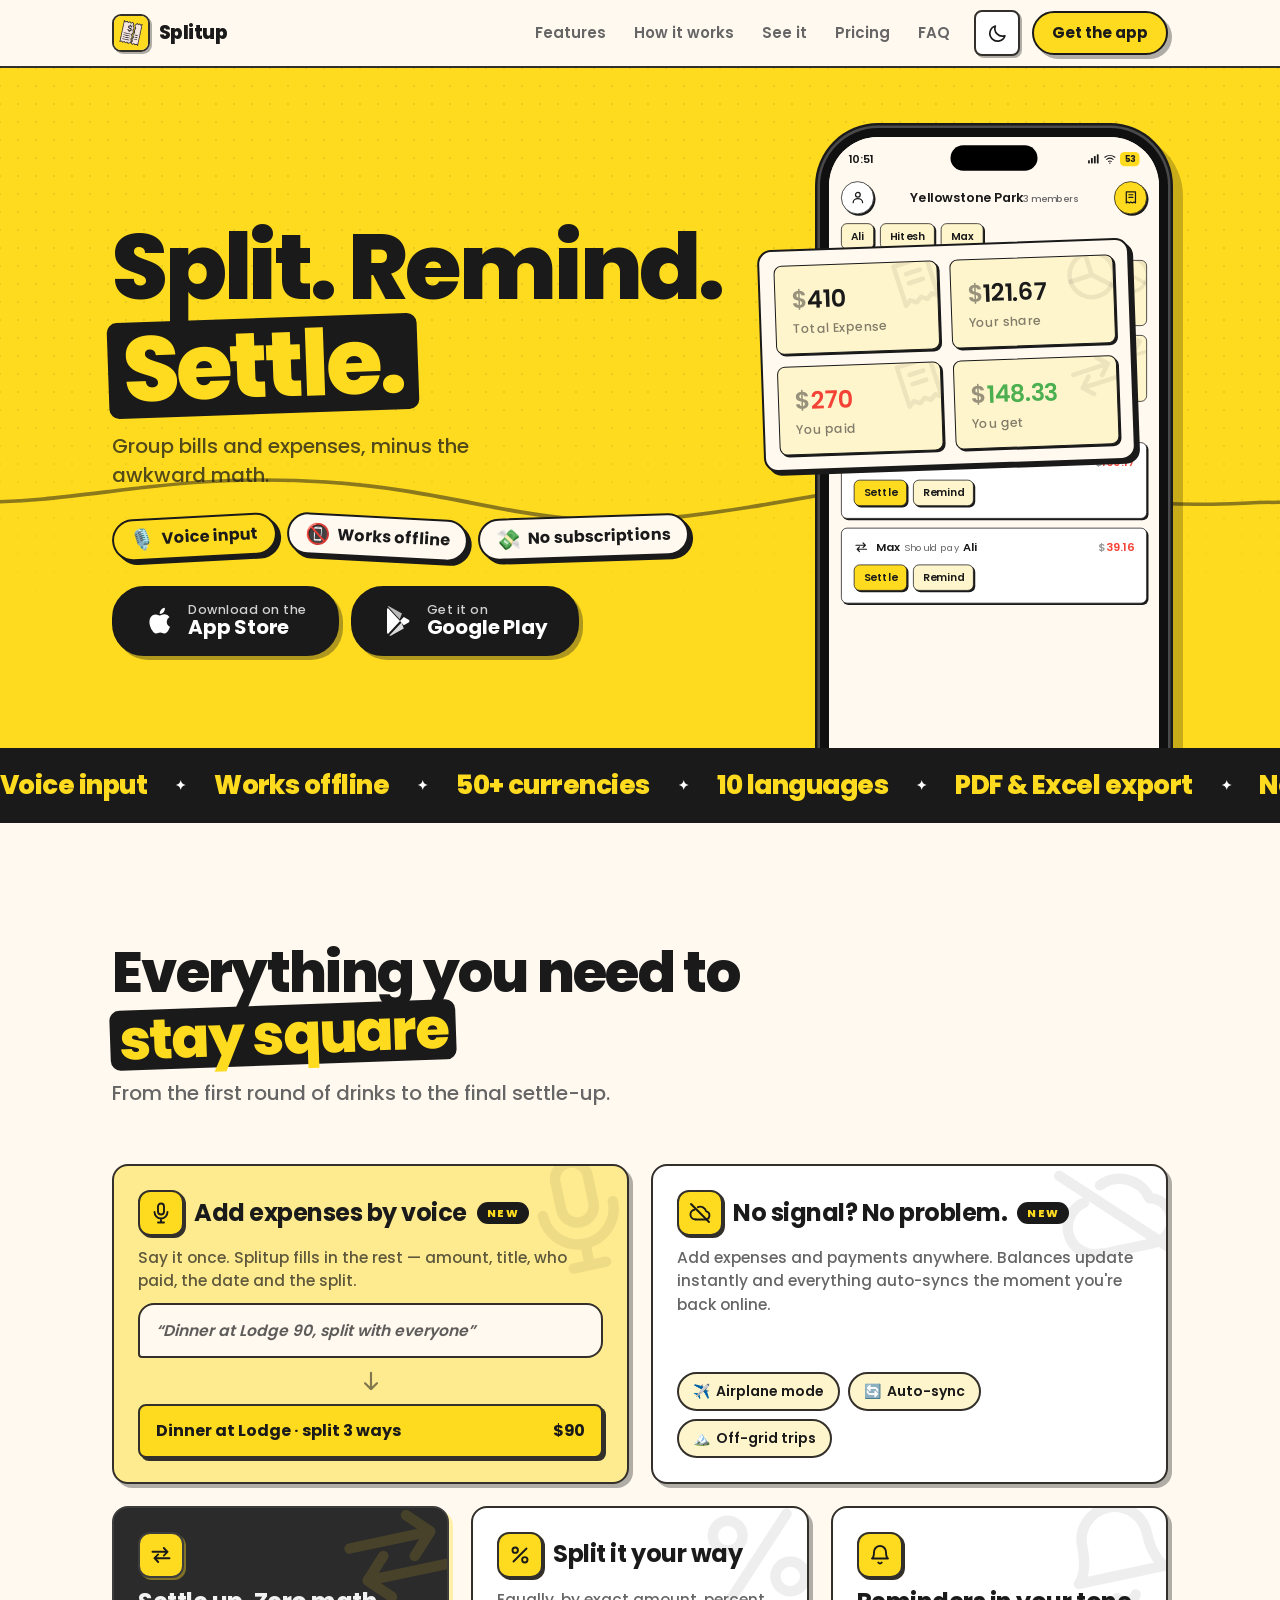
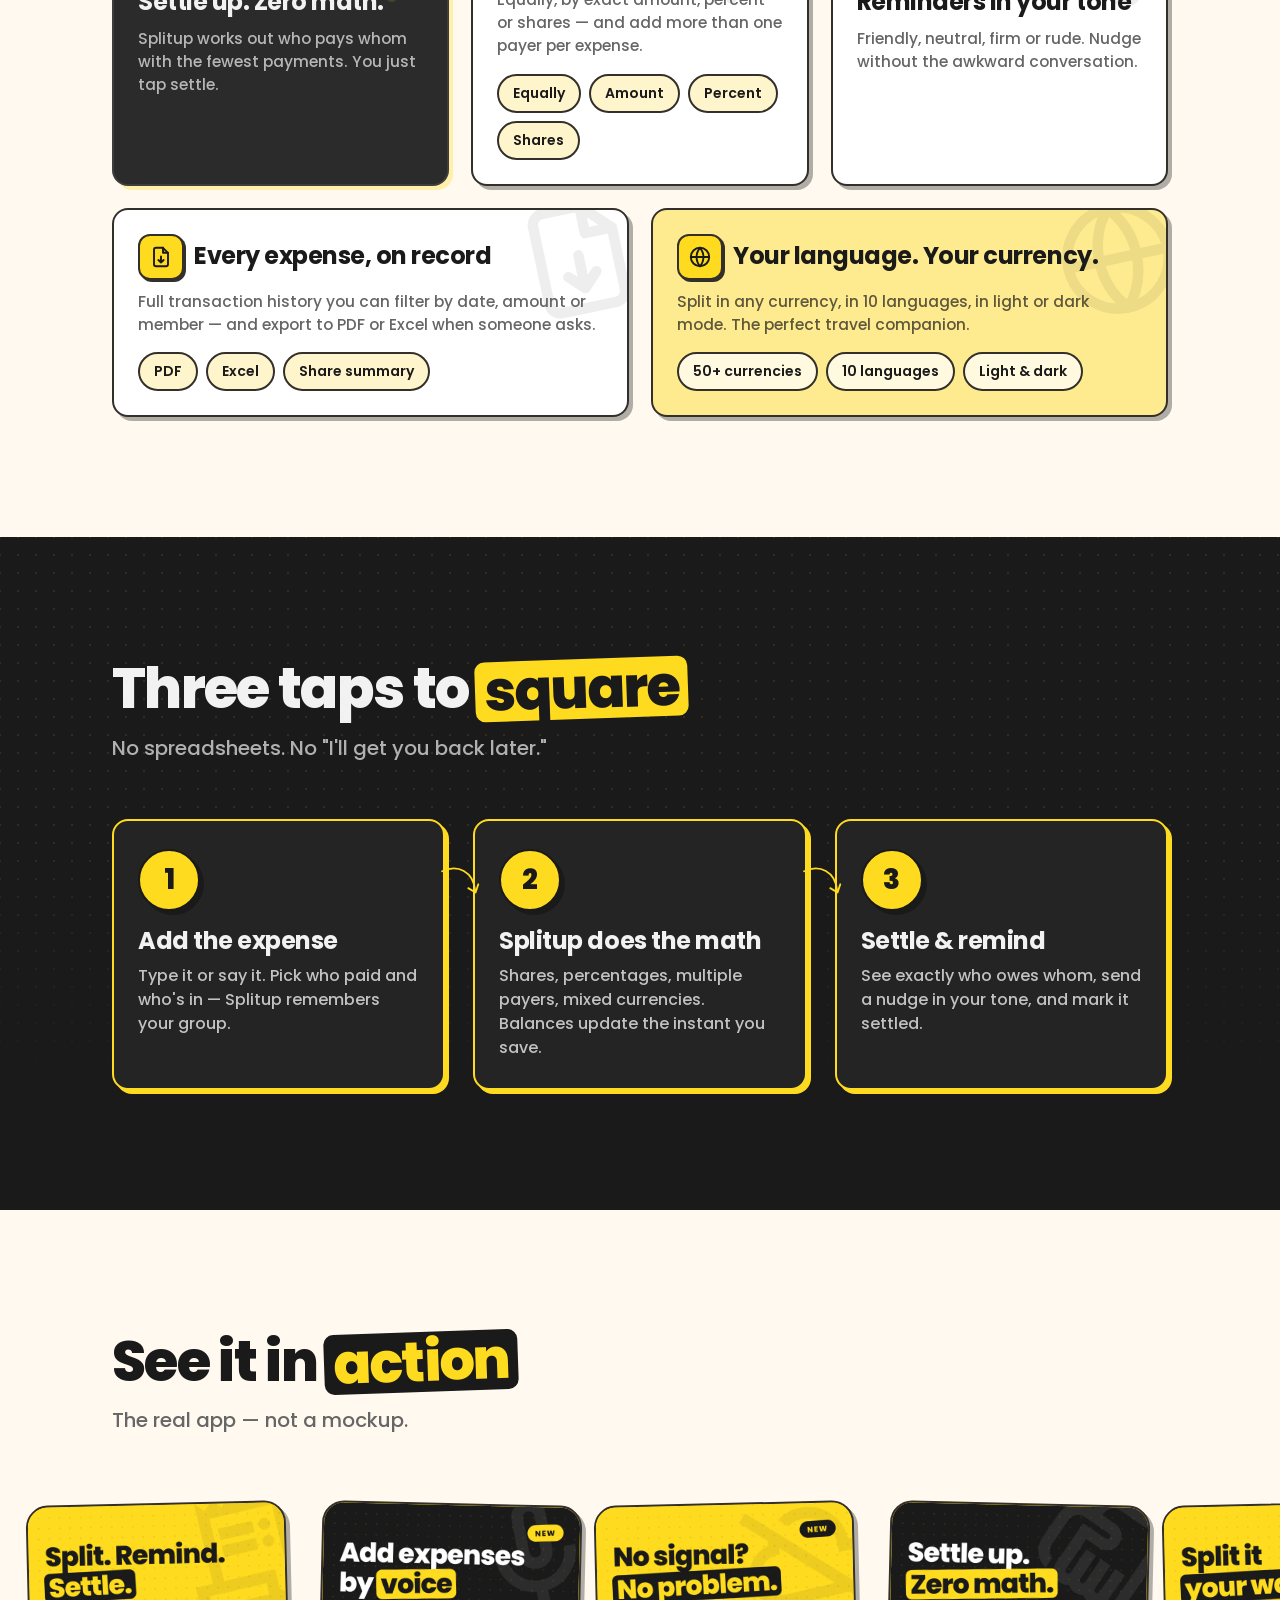
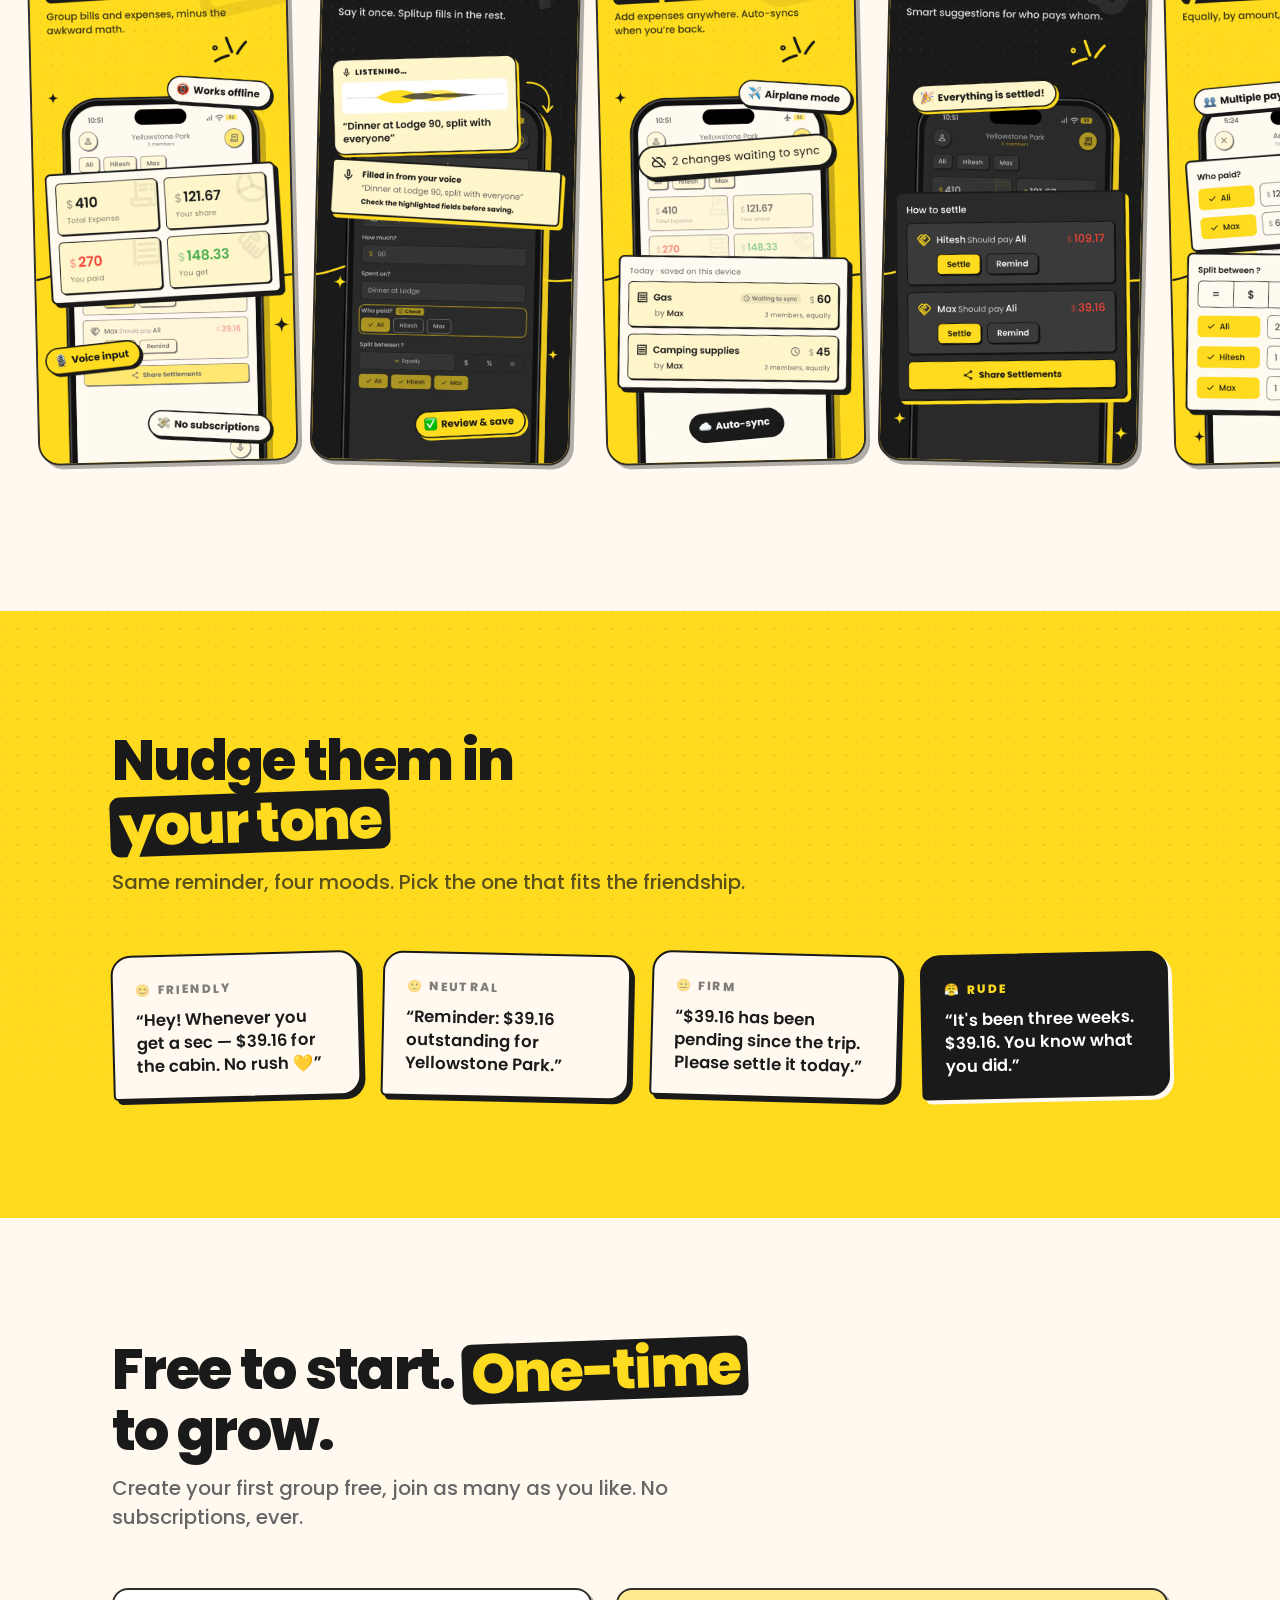
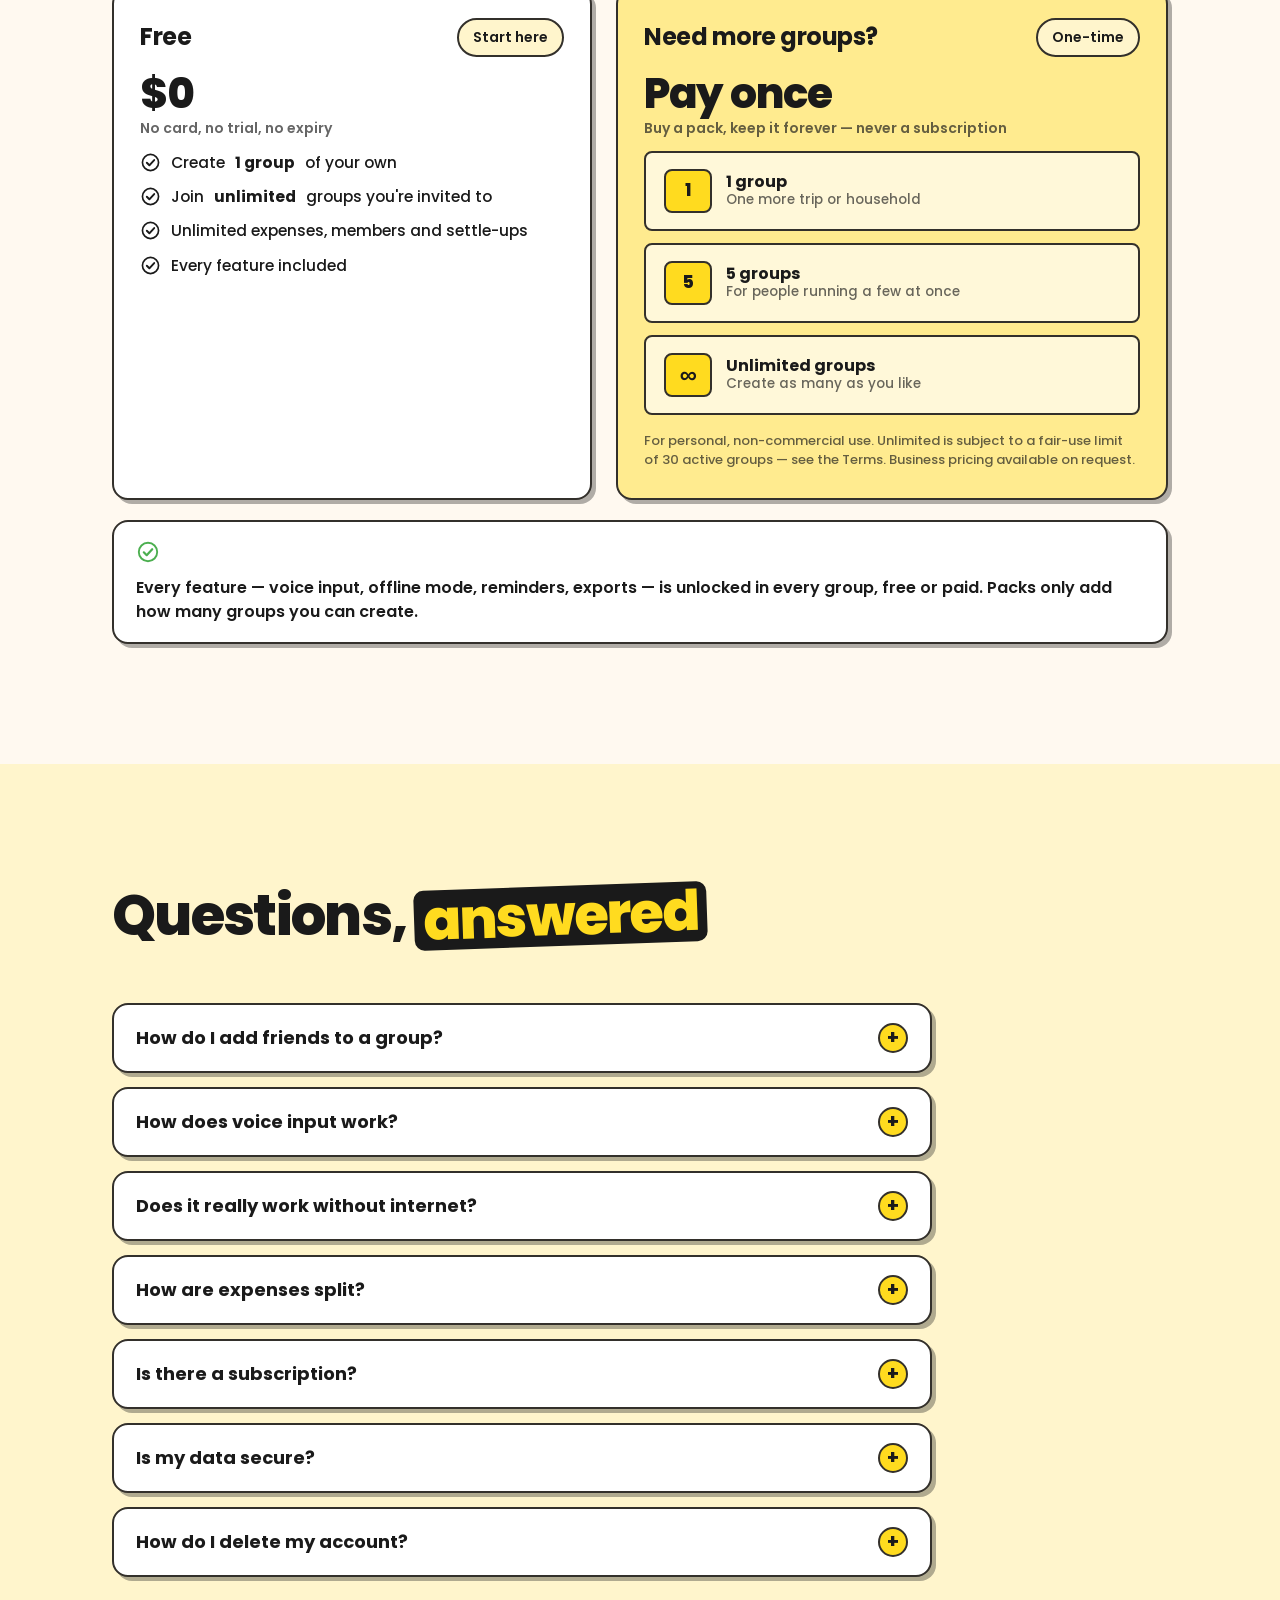
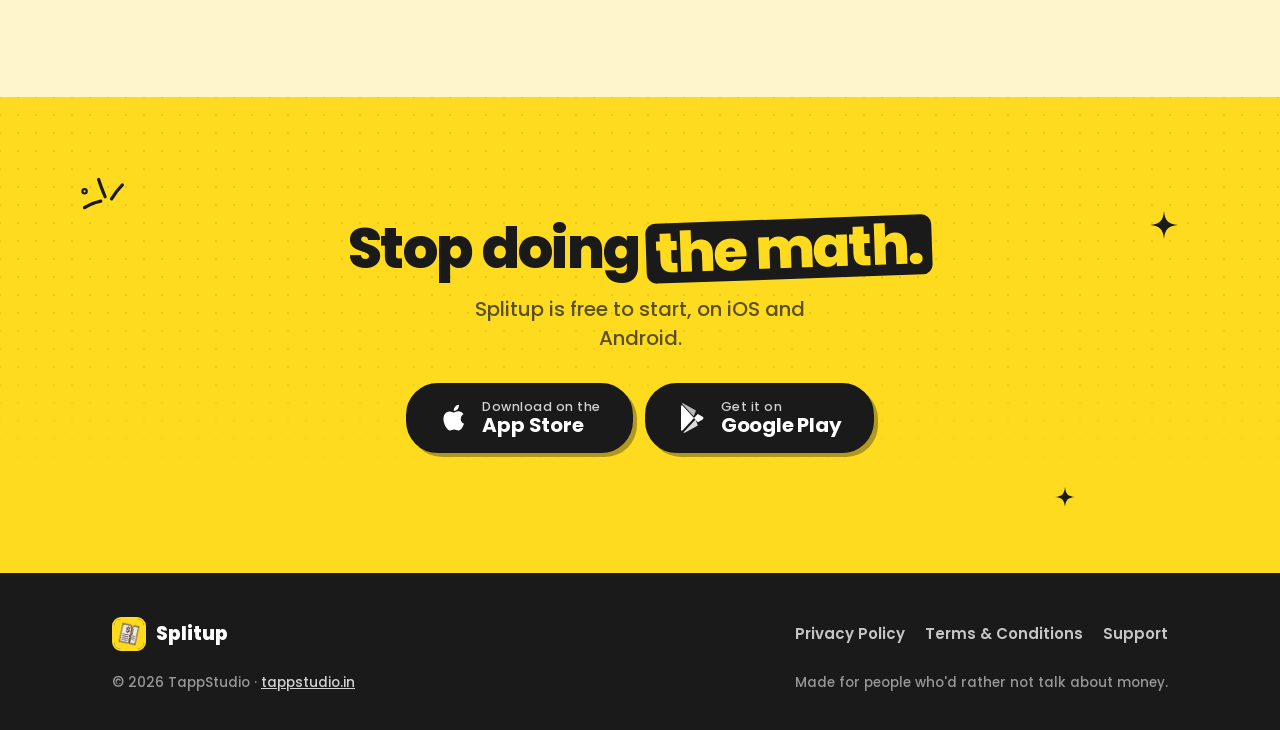
==== commit c3db1925: "Add theme toggle functionality and update styles for dark mode - Implemented a theme toggle button i" ====
--- a/index.html
+++ b/index.html
@@ -28,6 +28,10 @@
 <link rel="preload" as="font" type="font/woff2" href="/assets/fonts/poppins-800-latin.woff2" crossorigin>
 <link rel="preload" as="font" type="font/woff2" href="/assets/fonts/poppins-500-latin.woff2" crossorigin>
 <link rel="stylesheet" href="/style.css">
+<script>
+// Applied before first paint so a chosen theme never flashes the other one.
+(function(){try{var t=localStorage.getItem('splitup-theme');if(t==='dark'||t==='light')document.documentElement.dataset.theme=t;}catch(e){}})();
+</script>
 <script type="application/ld+json">
 {"@context":"https://schema.org","@type":"SoftwareApplication","name":"Splitup","applicationCategory":"FinanceApplication","operatingSystem":"iOS, Android","description":"Group bill and expense splitting with voice input, offline support and zero-math settle ups.","offers":{"@type":"Offer","price":"0","priceCurrency":"USD"},"publisher":{"@type":"Organization","name":"TappStudio","url":"https://tappstudio.in"},"url":"https://splitup.tappstudio.in/","downloadUrl":["https://apps.apple.com/app/id6744556329","https://play.google.com/store/apps/details?id=in.tappstudio.splitup"]}
 </script>
@@ -37,7 +41,7 @@
 <g id="s" fill="none" stroke="currentColor" stroke-width="1.9" stroke-linecap="round" stroke-linejoin="round"></g>
 <symbol id="i-person" viewBox="0 0 24 24" fill="none" stroke="currentColor" stroke-width="1.9" stroke-linecap="round" stroke-linejoin="round"><circle cx="12" cy="8" r="3.6"/><path d="M4.8 20c0-3.6 3.2-6.2 7.2-6.2s7.2 2.6 7.2 6.2"/></symbol>
 <symbol id="i-receipt" viewBox="0 0 24 24" fill="none" stroke="currentColor" stroke-width="1.9" stroke-linecap="round" stroke-linejoin="round"><path d="M5 3.5h14v17l-2.3-1.6-2.4 1.6-2.3-1.6L9.7 20.5 7.3 18.9 5 20.5z"/><path d="M9 8h6M9 12h6"/></symbol>
-<symbol id="i-handshake" viewBox="0 0 24 24" fill="none" stroke="currentColor" stroke-width="1.9" stroke-linecap="round" stroke-linejoin="round"><path d="m12 8-2.2 2.2a1.8 1.8 0 0 0 2.5 2.5l1.4-1.3 3.5 3.4a1.7 1.7 0 0 1-2.4 2.4l-.6-.6"/><path d="m14.2 16.6.8.8a1.7 1.7 0 0 0 2.4-2.4M3.5 7.5 7 4.8l4 1.3 2.8-1.4 3.4 1.2 3.3-.4"/><path d="M2 7.2 5 5.6"/></symbol>
+<symbol id="i-handshake" viewBox="0 0 24 24" fill="none" stroke="currentColor" stroke-width="1.9" stroke-linecap="round" stroke-linejoin="round"><path d="M3.5 8.8h15M14.8 5 18.5 8.8l-3.7 3.8"/><path d="M20.5 15.2h-15M9.2 11.4 5.5 15.2l3.7 3.8"/></symbol>
 <symbol id="i-share" viewBox="0 0 24 24" fill="none" stroke="currentColor" stroke-width="1.9" stroke-linecap="round" stroke-linejoin="round"><circle cx="18" cy="5.5" r="2.6"/><circle cx="6" cy="12" r="2.6"/><circle cx="18" cy="18.5" r="2.6"/><path d="m8.3 10.8 7.4-4M8.3 13.2l7.4 4"/></symbol>
 <symbol id="i-groups" viewBox="0 0 24 24" fill="none" stroke="currentColor" stroke-width="1.9" stroke-linecap="round" stroke-linejoin="round"><circle cx="9" cy="8.5" r="3.1"/><path d="M3 19c0-3.2 2.7-5.6 6-5.6s6 2.4 6 5.6"/><circle cx="17.2" cy="8" r="2.5"/><path d="M15.8 13.6c2.7.4 4.7 2.7 4.7 5.4"/></symbol>
 <symbol id="i-add" viewBox="0 0 24 24" fill="none" stroke="currentColor" stroke-width="2.2" stroke-linecap="round"><path d="M12 5v14M5 12h14"/></symbol>
@@ -54,6 +58,8 @@
 <symbol id="i-arrow-down" viewBox="0 0 24 24" fill="none" stroke="currentColor" stroke-width="2" stroke-linecap="round" stroke-linejoin="round"><path d="M12 4.5v15M6.5 14l5.5 5.5L17.5 14"/></symbol>
 <symbol id="i-arrow-right" viewBox="0 0 24 24" fill="none" stroke="currentColor" stroke-width="2" stroke-linecap="round" stroke-linejoin="round"><path d="M4.5 12h15M14 6.5l5.5 5.5L14 17.5"/></symbol>
 <symbol id="i-arrow-back" viewBox="0 0 24 24" fill="none" stroke="currentColor" stroke-width="2" stroke-linecap="round" stroke-linejoin="round"><path d="M19.5 12h-15M10 6.5 4.5 12 10 17.5"/></symbol>
+<symbol id="i-moon" viewBox="0 0 24 24" fill="none" stroke="currentColor" stroke-width="1.9" stroke-linecap="round" stroke-linejoin="round"><path d="M20.5 14.5A8.6 8.6 0 0 1 9.5 3.5a8.8 8.8 0 1 0 11 11Z"/></symbol>
+<symbol id="i-sun" viewBox="0 0 24 24" fill="none" stroke="currentColor" stroke-width="1.9" stroke-linecap="round" stroke-linejoin="round"><circle cx="12" cy="12" r="4.2"/><path d="M12 2.5v2.2M12 19.3v2.2M4.2 4.2l1.6 1.6M18.2 18.2l1.6 1.6M2.5 12h2.2M19.3 12h2.2M4.2 19.8l1.6-1.6M18.2 5.8l1.6-1.6"/></symbol>
 <symbol id="i-menu" viewBox="0 0 24 24" fill="none" stroke="currentColor" stroke-width="2.2" stroke-linecap="round"><path d="M4 7h16M4 12h16M4 17h16"/></symbol>
 <symbol id="i-apple" viewBox="0 0 24 24" fill="currentColor"><path d="M17.05 12.53a4.32 4.32 0 0 1 2.06-3.62 4.43 4.43 0 0 0-3.5-1.89c-1.47-.15-2.9.88-3.65.88s-1.92-.86-3.16-.84a4.65 4.65 0 0 0-3.91 2.39c-1.68 2.91-.43 7.2 1.2 9.56.8 1.15 1.74 2.44 2.98 2.4 1.2-.05 1.65-.78 3.1-.78s1.86.78 3.13.75c1.29-.02 2.11-1.17 2.9-2.33a10.3 10.3 0 0 0 1.31-2.7 4.18 4.18 0 0 1-2.46-3.82ZM14.7 5.4A4.25 4.25 0 0 0 15.68 2a4.33 4.33 0 0 0-2.85 1.47 4.04 4.04 0 0 0-1 3.28 3.58 3.58 0 0 0 2.87-1.35Z"/></symbol>
 <symbol id="i-play" viewBox="0 0 24 24" fill="currentColor"><path d="M3.7 2.3a1.6 1.6 0 0 0-.7 1.35v16.7c0 .56.27 1.06.7 1.35l9.06-9.7L3.7 2.3Z"/><path d="m15.6 9.02-2.84 3.04 2.84 3.04 3.6-2.02c.86-.48.86-1.56 0-2.04l-3.6-2.02Z"/><path d="m13.9 13.2-9.1 9.74c.4.2.9.18 1.36-.08l9.44-5.3-1.7-4.36Z" opacity=".85"/><path d="M4.8 1.06c-.46-.26-.96-.28-1.36-.08l9.1 9.74 1.7-4.36L4.8 1.06Z" opacity=".7"/></symbol>
@@ -76,6 +82,10 @@
       <li><a href="#pricing">Pricing</a></li>
       <li><a href="#faq">FAQ</a></li>
     </ul>
+    <button class="theme-toggle" type="button" id="themeToggle" aria-label="Switch theme">
+      <svg class="i-moon" aria-hidden="true"><use href="#i-moon"/></svg>
+      <svg class="i-sun" aria-hidden="true"><use href="#i-sun"/></svg>
+    </button>
     <a class="btn btn-yellow nav-cta" href="#get">Get the app</a>
     <details class="nav-menu">
       <summary aria-label="Menu"><svg width="24" height="24" aria-hidden="true"><use href="#i-menu"/></svg></summary>
@@ -357,8 +367,8 @@
 <section class="sec" id="pricing">
   <div class="wrap">
     <div class="sec-head">
-      <h2 class="h2">Free to join. <mark>One-time</mark> to unlock.</h2>
-      <p class="lede">No subscriptions. No recurring costs. Ever.</p>
+      <h2 class="h2">Free to start. <mark>One-time</mark> to grow.</h2>
+      <p class="lede">Create your first group free, join as many as you like. No subscriptions, ever.</p>
     </div>
     <div class="plans">
       <div class="plan">
@@ -366,34 +376,48 @@
           <h3 class="h3">Free</h3>
           <span class="chip">Start here</span>
         </div>
-        <p class="plan-price">$0<small>Joining a group is always free</small></p>
+        <p class="plan-price">$0<small>No card, no trial, no expiry</small></p>
         <ul>
-          <li><svg aria-hidden="true"><use href="#i-check"/></svg>Join any group you're invited to</li>
-          <li><svg aria-hidden="true"><use href="#i-check"/></svg>Unlimited expenses and settle-ups</li>
-          <li><svg aria-hidden="true"><use href="#i-check"/></svg>Voice input and offline mode</li>
-          <li><svg aria-hidden="true"><use href="#i-check"/></svg>Full history, all currencies, 10 languages</li>
+          <li><svg aria-hidden="true"><use href="#i-check"/></svg>Create <strong>1 group</strong> of your own</li>
+          <li><svg aria-hidden="true"><use href="#i-check"/></svg>Join <strong>unlimited</strong> groups you're invited to</li>
+          <li><svg aria-hidden="true"><use href="#i-check"/></svg>Unlimited expenses, members and settle-ups</li>
+          <li><svg aria-hidden="true"><use href="#i-check"/></svg>Every feature included</li>
         </ul>
       </div>
+
       <div class="plan plan-featured">
         <div class="plan-top">
-          <h3 class="h3">Unlimited</h3>
+          <h3 class="h3">Need more groups?</h3>
           <span class="chip">One-time</span>
         </div>
-        <p class="plan-price">Pay once<small>Per group — not per month</small></p>
-        <ul>
-          <li><svg aria-hidden="true"><use href="#i-check"/></svg>Create your own groups</li>
-          <li><svg aria-hidden="true"><use href="#i-check"/></svg>Unlimited members per group</li>
-          <li><svg aria-hidden="true"><use href="#i-check"/></svg>Unlimited reminders</li>
-          <li><svg aria-hidden="true"><use href="#i-check"/></svg>PDF &amp; Excel export, every feature unlocked</li>
-        </ul>
-        <p class="plan-note">For personal, non-commercial use. A fair-use limit of 30 active groups applies — see the <a href="/terms/">Terms</a>. Business pricing available on request.</p>
-      </div>
-    </div>
+        <p class="plan-price">Pay once<small>Buy a pack, keep it forever — never a subscription</small></p>
+        <div class="packs">
+          <div class="pack">
+            <span class="pack-n">1</span>
+            <span class="pack-t">1 group<small>One more trip or household</small></span>
+          </div>
+          <div class="pack">
+            <span class="pack-n">5</span>
+            <span class="pack-t">5 groups<small>For people running a few at once</small></span>
+          </div>
+          <div class="pack">
+            <span class="pack-n inf">&infin;</span>
+            <span class="pack-t">Unlimited groups<small>Create as many as you like</small></span>
+          </div>
+        </div>
+        <p class="plan-note">For personal, non-commercial use. Unlimited is subject to a fair-use limit of 30 active groups — see the <a href="/terms/">Terms</a>. Business pricing available on request.</p>
+      </div>
+    </div>
+
+    <p class="all-in">
+      <svg aria-hidden="true"><use href="#i-check"/></svg>
+      Every feature — voice input, offline mode, reminders, exports — is unlocked in every group, free or paid. Packs only add how many groups you can create.
+    </p>
   </div>
 </section>
 
 <!-- ============ FAQ ============ -->
-<section class="sec sec-ink" id="faq">
+<section class="sec sec-tint" id="faq">
   <div class="wrap">
     <div class="sec-head">
       <h2 class="h2">Questions, <mark>answered</mark></h2>
@@ -417,7 +441,7 @@
       </details>
       <details class="qa">
         <summary>Is there a subscription?<span class="qa-plus" aria-hidden="true">+</span></summary>
-        <div class="qa-body">No. Joining groups is free, and creating your own is a one-time purchase per group — no recurring charges.</div>
+        <div class="qa-body">No, never. You can create one group and join unlimited groups for free. If you need to create more, you buy a one-time pack of 1, 5 or unlimited groups — pay once and keep it. Every feature is included in every group either way.</div>
       </details>
       <details class="qa">
         <summary>Is my data secure?<span class="qa-plus" aria-hidden="true">+</span></summary>
@@ -513,6 +537,19 @@
     // Only the close button is focusable inside the dialog, so keep focus on it.
     if (e.key === 'Tab') { e.preventDefault(); close.focus(); }
   });
+
+  // Theme toggle. Persists the choice; with nothing stored the page follows
+  // the OS via prefers-color-scheme.
+  var toggle = document.getElementById('themeToggle');
+  if (toggle) {
+    toggle.addEventListener('click', function () {
+      var dark = window.matchMedia('(prefers-color-scheme: dark)').matches;
+      var current = document.documentElement.dataset.theme || (dark ? 'dark' : 'light');
+      var next = current === 'dark' ? 'light' : 'dark';
+      document.documentElement.dataset.theme = next;
+      try { localStorage.setItem('splitup-theme', next); } catch (e) {}
+    });
+  }
 
   // Close the mobile nav menu after tapping a link or clicking away.
   var menu = document.querySelector('.nav-menu');
--- a/style.css
+++ b/style.css
@@ -24,10 +24,12 @@
 :root {
   /* AppColors */
   --yellow: #ffdb1f;
+  --yellow-soft: #ffeb8f;        /* gentler yellow for large fills and open states */
   --yellow-container: #fff5cc;
   --surface: #fff9f0;
   --card: #ffffff;
   --ink: #1a1a1a;
+  --ink-soft: #33302b;           /* borders: reads as ink without the hard black */
   --text-2: #666666;
   --outline: #e0e0e0;
   --green: #4caf50;
@@ -36,18 +38,25 @@
   /* AppRadii */
   --r-sm: 4px; --r-md: 8px; --r-lg: 16px; --r-pill: 32px;
 
-  /* Page palette (remapped wholesale in dark mode) */
+  /* Page palette (remapped wholesale for dark) */
   --bg: var(--surface);
   --fg: var(--ink);
   --fg-2: var(--text-2);
   --panel: var(--card);
-  --line: var(--ink);
-  --shadow-col: var(--ink);
+  --line: var(--ink-soft);
+  --shadow-col: rgba(26, 26, 26, .34);
+
+  /* Derived per-theme values, so components never need their own dark rule
+     (which would otherwise have to be duplicated for the toggle). */
+  --mark-bg: var(--ink);
+  --mark-fg: var(--yellow);
+  --dot-col: rgba(26, 26, 26, .09);
+  --doodle-col: var(--ink);
 
   /* Neo primitives — mobile scale; stepped up on wider screens */
-  --w-border: 2.5px;
-  --w-shadow: 4px 4px 0;
-  --w-shadow-lg: 5px 5px 0;
+  --w-border: 2px;
+  --w-shadow: 3px 3px 0;
+  --w-shadow-lg: 4px 4px 0;
   --dot: 14px;
   --tilt: 2deg;
 
@@ -58,27 +67,46 @@
 
 @media (min-width: 720px) {
   :root {
-    --w-border: 3px;
-    --w-shadow: 6px 6px 0;
-    --w-shadow-lg: 8px 8px 0;
+    --w-border: 2.5px;
+    --w-shadow: 4px 4px 0;
+    --w-shadow-lg: 6px 6px 0;
     --dot: 18px;
-    --tilt: 4deg;
+    --tilt: 3deg;
   }
 }
 
-/* Dark mode: surfaces darken, borders go near-black, and every hard shadow
-   flips from ink to yellow — the same inversion base.css uses on .bg-ink. */
+/* Dark palette. Declared twice on purpose: once for the system preference
+   (skipped when the visitor has explicitly chosen light) and once for the
+   toggle's data-theme attribute. */
 @media (prefers-color-scheme: dark) {
-  :root {
+  :root:not([data-theme="light"]) {
     --bg: #2a2a2a;
-    --fg: #ffffff;
-    --fg-2: #cccccc;
+    --fg: #f2f2f2;
+    --fg-2: #b8b8b8;
     --panel: #333333;
-    --line: #111111;
-    --shadow-col: var(--yellow);
+    --line: #4a4a4a;
+    --shadow-col: rgba(255, 219, 31, .40);
     --yellow-container: #3a3a3a;
     --outline: #424242;
+    --mark-bg: var(--yellow);
+    --mark-fg: var(--ink);
+    --dot-col: rgba(255, 219, 31, .09);
+    --doodle-col: var(--yellow);
   }
+}
+:root[data-theme="dark"] {
+  --bg: #2a2a2a;
+  --fg: #f2f2f2;
+  --fg-2: #b8b8b8;
+  --panel: #333333;
+  --line: #4a4a4a;
+  --shadow-col: rgba(255, 219, 31, .40);
+  --yellow-container: #3a3a3a;
+  --outline: #424242;
+  --mark-bg: var(--yellow);
+  --mark-fg: var(--ink);
+  --dot-col: rgba(255, 219, 31, .09);
+  --doodle-col: var(--yellow);
 }
 
 /* ---------- Reset ---------- */
@@ -113,7 +141,6 @@
   outline-offset: 2px;
   border-radius: var(--r-sm);
 }
-@media (prefers-color-scheme: dark) { :focus-visible { outline-color: var(--yellow); } }
 
 .sr-only {
   position: absolute; width: 1px; height: 1px;
@@ -136,8 +163,11 @@
 @media (min-width: 720px) { .sec { padding-block: 96px; } }
 @media (min-width: 1024px) { .sec { padding-block: 120px; } }
 
-.sec-yellow { background: var(--yellow); color: var(--ink); --line: var(--ink); --shadow-col: var(--ink); --fg: var(--ink); --fg-2: rgba(26,26,26,.72); }
-.sec-ink { background: var(--ink); color: #fff; --line: #000; --shadow-col: var(--yellow); --fg: #fff; --fg-2: rgba(255,255,255,.72); --panel: #242424; }
+.sec-yellow { background: var(--yellow); color: var(--ink); --line: var(--ink-soft); --shadow-col: rgba(26,26,26,.30); --fg: var(--ink); --fg-2: rgba(26,26,26,.72);
+  --mark-bg: var(--ink); --mark-fg: var(--yellow); --dot-col: rgba(26,26,26,.09); --doodle-col: var(--ink); }
+.sec-tint { background: var(--yellow-container); }
+.sec-ink { background: var(--ink); color: #f2f2f2; --line: #3d3d3d; --shadow-col: rgba(255,219,31,.34); --fg: #f2f2f2; --fg-2: rgba(255,255,255,.66); --panel: #242424;
+  --mark-bg: var(--yellow); --mark-fg: var(--ink); --dot-col: rgba(255,219,31,.10); --doodle-col: var(--yellow); }
 
 /* ---------- Type ---------- */
 .h1 {
@@ -162,15 +192,9 @@
   padding: 0 .16em .02em;
   margin: .04em 0 0 -.04em;
   border-radius: 10px;
-  background: var(--ink);
-  color: var(--yellow);
+  background: var(--mark-bg);
+  color: var(--mark-fg);
   transform: rotate(-2deg);
-}
-.sec-yellow mark { background: var(--ink); color: var(--yellow); }
-.sec-ink mark { background: var(--yellow); color: var(--ink); }
-@media (prefers-color-scheme: dark) {
-  mark { background: var(--yellow); color: var(--ink); }
-  .sec-yellow mark { background: var(--ink); color: var(--yellow); }
 }
 
 .sec-head { max-width: 640px; margin-bottom: 36px; }
@@ -180,7 +204,7 @@
 /* ---------- Texture ---------- */
 .dots {
   position: absolute; inset: 0;
-  background-image: radial-gradient(var(--dot-col, rgba(26,26,26,.10)) 1.3px, transparent 1.5px);
+  background-image: radial-gradient(var(--dot-col) 1.3px, transparent 1.5px);
   background-size: var(--dot) var(--dot);
   background-position: calc(var(--dot) / 2) calc(var(--dot) / 2);
   -webkit-mask-image: linear-gradient(to bottom, #000 0%, #000 45%, transparent 85%);
@@ -188,13 +212,8 @@
   pointer-events: none;
   z-index: 0;
 }
-.sec-ink .dots { --dot-col: rgba(255,219,31,.11); }
-@media (prefers-color-scheme: dark) { .dots { --dot-col: rgba(255,219,31,.09); } }
-.sec-yellow .dots { --dot-col: rgba(26,26,26,.10); }
-
-.doodle { position: absolute; color: var(--doodle, var(--ink)); overflow: visible; pointer-events: none; z-index: 2; }
-.sec-ink .doodle { --doodle: var(--yellow); }
-@media (prefers-color-scheme: dark) { .doodle { --doodle: var(--yellow); } .sec-yellow .doodle { --doodle: var(--ink); } }
+
+.doodle { position: absolute; color: var(--doodle-col); overflow: visible; pointer-events: none; z-index: 2; }
 
 /* ---------- Neo primitives ---------- */
 .neo {
@@ -257,16 +276,14 @@
   gap: 6px;
   padding: 5px 13px 4px;
   border-radius: var(--r-pill);
-  background: var(--ink);
-  color: var(--yellow);
+  background: var(--mark-bg);
+  color: var(--mark-fg);
   font-size: 12px;
   font-weight: 800;
   letter-spacing: 1.6px;
   text-transform: uppercase;
   transform: rotate(-3deg);
 }
-.sec-ink .kicker { background: var(--yellow); color: var(--ink); }
-@media (prefers-color-scheme: dark) { .kicker { background: var(--yellow); color: var(--ink); } }
 
 .chip {
   display: inline-flex;
@@ -327,6 +344,32 @@
 
 .nav-cta { min-height: 44px; padding: 10px 18px; font-size: 15px; }
 
+/* Theme toggle. Both icons are in the DOM; CSS shows the one for the theme
+   you'd switch TO, so the button always previews its own effect. */
+.theme-toggle {
+  display: flex; align-items: center; justify-content: center;
+  width: 46px; height: 46px; flex: none;
+  border: var(--w-border) solid var(--line);
+  border-radius: var(--r-md);
+  background: var(--panel);
+  color: var(--fg);
+  box-shadow: 2px 2px 0 var(--shadow-col);
+  transition: transform .12s ease, box-shadow .12s ease;
+}
+.theme-toggle svg { width: 21px; height: 21px; }
+@media (hover: hover) { .theme-toggle:hover { transform: translate(-2px,-2px); box-shadow: 4px 4px 0 var(--shadow-col); } }
+.theme-toggle:active { transform: translate(2px,2px); box-shadow: none; }
+.theme-toggle .i-moon { display: block; }
+.theme-toggle .i-sun { display: none; }
+@media (prefers-color-scheme: dark) {
+  :root:not([data-theme="light"]) .theme-toggle .i-moon { display: none; }
+  :root:not([data-theme="light"]) .theme-toggle .i-sun { display: block; }
+}
+:root[data-theme="dark"] .theme-toggle .i-moon { display: none; }
+:root[data-theme="dark"] .theme-toggle .i-sun { display: block; }
+:root[data-theme="light"] .theme-toggle .i-moon { display: block; }
+:root[data-theme="light"] .theme-toggle .i-sun { display: none; }
+
 /* Mobile disclosure menu — native <details>, no JS */
 .nav-menu { position: relative; }
 .nav-menu > summary {
@@ -405,8 +448,8 @@
   display: inline-flex;
   align-items: center;
   gap: 10px;
-  min-height: 56px;
-  padding: 10px 20px;
+  min-height: 62px;
+  padding: 12px 24px;
   border: var(--w-border) solid var(--ink);
   border-radius: var(--r-pill);
   background: var(--ink);
@@ -414,13 +457,19 @@
   box-shadow: var(--w-shadow) rgba(26,26,26,.35);
   transition: transform .12s ease, box-shadow .12s ease;
 }
-.badge svg { width: 24px; height: 24px; flex: none; fill: currentColor; }
+.badge svg { width: 28px; height: 28px; flex: none; fill: currentColor; }
 .badge-txt { display: flex; flex-direction: column; line-height: 1.1; text-align: left; }
-.badge-txt small { font-size: 10.5px; font-weight: 500; opacity: .8; letter-spacing: .04em; }
-.badge-txt strong { font-size: 16px; font-weight: 700; letter-spacing: -0.01em; }
+.badge-txt small { font-size: 11.5px; font-weight: 500; opacity: .8; letter-spacing: .04em; }
+.badge-txt strong { font-size: 18px; font-weight: 700; letter-spacing: -0.01em; }
 @media (hover: hover) { .badge:hover { transform: translate(-2px,-2px); box-shadow: var(--w-shadow-lg) rgba(26,26,26,.35); } }
 .badge:active { transform: translate(3px,3px); box-shadow: none; }
 @media (max-width: 379px) { .badge { width: 100%; justify-content: center; } }
+@media (min-width: 720px) {
+  .badge { min-height: 70px; padding: 14px 30px; gap: 12px; }
+  .badge svg { width: 32px; height: 32px; }
+  .badge-txt small { font-size: 12.5px; }
+  .badge-txt strong { font-size: 20px; }
+}
 
 .hero-stage {
   position: relative;
@@ -480,7 +529,8 @@
   --a-wm: rgba(26, 26, 26, .08);
 }
 @media (prefers-color-scheme: dark) {
-  .screen, .pop {
+  :root:not([data-theme="light"]) .screen,
+  :root:not([data-theme="light"]) .pop {
     --a-bg: #2a2a2a;
     --a-fg: #ffffff;
     --a-fg2: #cccccc;
@@ -490,6 +540,17 @@
     --a-cur: #ffdb1f;
     --a-wm: rgba(255, 219, 31, .13);
   }
+}
+:root[data-theme="dark"] .screen,
+:root[data-theme="dark"] .pop {
+    --a-bg: #2a2a2a;
+    --a-fg: #ffffff;
+    --a-fg2: #cccccc;
+    --a-cont: #3a3a3a;
+    --a-card: #333333;
+    --a-line: #111111;
+    --a-cur: #ffdb1f;
+    --a-wm: rgba(255, 219, 31, .13);
 }
 
 .screen {
@@ -676,9 +737,9 @@
 }
 .tile > * { position: relative; z-index: 1; }
 .tile p { color: var(--fg-2); font-size: 15.5px; }
-.tile-yellow { background: var(--yellow); color: var(--ink); --fg-2: rgba(26,26,26,.72); border-color: var(--ink); }
-.tile-ink { background: var(--ink); color: #fff; --fg-2: rgba(255,255,255,.7); border-color: var(--ink); }
-.tile-ink { box-shadow: var(--w-shadow) var(--yellow); }
+.tile-yellow { background: var(--yellow-soft); color: var(--ink); --fg: var(--ink); --fg-2: rgba(26,26,26,.7); border-color: var(--ink-soft); }
+.tile-ink { background: #2b2b2b; color: #f2f2f2; --fg: #f2f2f2; --fg-2: rgba(255,255,255,.66); border-color: #3d3d3d; }
+.tile-ink { box-shadow: var(--w-shadow) rgba(255,219,31,.34); }
 
 /* Oversized watermark icon, echoing the app's stat-card watermarks */
 .tile-wm {
@@ -699,9 +760,9 @@
   border: 2px solid var(--line); border-radius: 12px;
   background: var(--yellow);
   color: var(--ink);
-  box-shadow: 3px 3px 0 var(--line);
-}
-.tile-ink .tile-icon { border-color: var(--yellow); box-shadow: 3px 3px 0 var(--yellow); }
+  box-shadow: 2px 2px 0 var(--line);
+}
+.tile-ink .tile-icon { border-color: #3d3d3d; box-shadow: 2px 2px 0 rgba(255,219,31,.4); }
 .tile-icon svg { width: 24px; height: 24px; }
 .tag {
   padding: 3px 10px;
@@ -713,8 +774,8 @@
 .tile-ink .tag { background: var(--yellow); color: var(--ink); }
 
 .tile-chips { display: flex; flex-wrap: wrap; gap: 8px; margin-top: auto; padding-top: 6px; }
-.tile-ink .chip { background: #3a3a3a; border-color: var(--yellow); color: #fff; }
-.tile-yellow .chip { background: var(--surface); border-color: var(--ink); }
+.tile-ink .chip { background: #3a3a3a; border-color: #555; color: #f2f2f2; }
+.tile-yellow .chip { background: rgba(255,255,255,.72); border-color: var(--ink-soft); color: var(--ink); }
 
 /* Voice tile: the spoken phrase → the filled-in expense */
 .voice-quote {
@@ -886,7 +947,39 @@
    Pricing
    ============================================================ */
 .plans { display: grid; gap: 20px; }
-@media (min-width: 760px) { .plans { grid-template-columns: 1fr 1fr; gap: 24px; align-items: start; } }
+@media (min-width: 860px) { .plans { grid-template-columns: 1fr 1.15fr; gap: 24px; align-items: stretch; } }
+
+/* One-time group packs */
+.packs { display: grid; gap: 12px; }
+.pack {
+  display: flex; align-items: center; gap: 14px;
+  padding: 16px 18px;
+  border: 2px solid var(--ink-soft);
+  border-radius: var(--r-md);
+  background: rgba(255,255,255,.66);
+  color: var(--ink);
+}
+.pack-n {
+  display: flex; align-items: center; justify-content: center;
+  width: 48px; height: 44px; flex: none;
+  border: 2px solid var(--ink-soft); border-radius: var(--r-md);
+  background: var(--yellow);
+  font-size: 17px; font-weight: 800; letter-spacing: -.02em;
+}
+.pack-n.inf { font-size: 24px; }
+.pack-t { font-size: 16px; font-weight: 700; line-height: 1.25; }
+.pack-t small { display: block; font-size: 13.5px; font-weight: 500; color: rgba(26,26,26,.66); }
+
+.all-in {
+  display: flex; align-items: center; gap: 12px; flex-wrap: wrap;
+  margin-top: 20px; padding: 18px 22px;
+  border: var(--w-border) solid var(--line);
+  border-radius: var(--r-lg);
+  background: var(--panel);
+  box-shadow: var(--w-shadow) var(--shadow-col);
+  font-size: 16px; font-weight: 600;
+}
+.all-in svg { width: 24px; height: 24px; flex: none; color: var(--green); }
 
 .plan {
   display: flex; flex-direction: column; gap: 16px;
@@ -903,7 +996,7 @@
 .plan li { display: flex; gap: 10px; align-items: flex-start; font-size: 15.5px; font-weight: 500; }
 .plan li svg { width: 21px; height: 21px; flex: none; margin-top: 1px; }
 .plan-note { font-size: 13px; color: var(--fg-2); }
-.plan-featured { background: var(--yellow); color: var(--ink); border-color: var(--ink); --fg-2: rgba(26,26,26,.7); }
+.plan-featured { background: var(--yellow-soft); color: var(--ink); --fg: var(--ink); border-color: var(--ink-soft); --fg-2: rgba(26,26,26,.68); }
 
 /* ============================================================
    FAQ — native <details>, zero JS
@@ -934,15 +1027,20 @@
   font-size: 19px; font-weight: 700; line-height: 1;
   transition: transform .18s ease;
 }
-.qa[open] > summary { background: var(--yellow); color: var(--ink); }
-.qa[open] .qa-plus { transform: rotate(45deg); background: var(--ink); color: var(--yellow); border-color: var(--ink); }
-.qa-body { padding: 0 22px 20px; color: var(--fg-2); font-size: 15.5px; line-height: 1.6; }
+.qa-body { border-top: 1.5px solid var(--outline); padding-top: 16px; margin: 0 22px; }
+.qa[open] > summary { background: var(--yellow-container); }
+.qa[open] .qa-plus { transform: rotate(45deg); }
+.qa-body { padding: 16px 0 20px; color: var(--fg-2); font-size: 15.5px; line-height: 1.6; }
 .qa-body a { font-weight: 600; text-decoration: underline; }
 
 /* ============================================================
    Final CTA + footer
    ============================================================ */
 .cta { text-align: center; }
+/* Doodles are decorative; on mobile they sat on top of the headline, so they
+   only appear once there's room beside it. */
+.cta .doodle { display: none; }
+@media (min-width: 860px) { .cta .doodle { display: block; } }
 .cta .wrap { position: relative; z-index: 3; }
 .cta .h2 { margin-bottom: 16px; }
 .cta .lede { max-width: 30ch; margin-inline: auto; }
@@ -1052,14 +1150,21 @@
     transform-origin: top center;
     transform: translateX(-50%) scale(.86) rotate(-2deg);
   }
-}
-
-/* Below ~360px the wordmark — which can't shrink past its text — slid under the
-   CTA. Drop to the icon alone; the logo still links home. 375px keeps the text. */
-@media (max-width: 359px) {
+  .hero-pop .stat { padding: 13px 12px 11px; }
+  .hero-pop .stat .cap { font-size: 11.5px; letter-spacing: .2px; }
+}
+
+/* The nav carries logo + theme toggle + CTA + menu. Below 480px that's wider
+   than the viewport, and the wordmark can't shrink past its own text — so it
+   drops out first and the icon carries the brand (still linking home). The
+   sticky "Get the app" is kept: it's the most valuable control on the bar. */
+@media (max-width: 479px) {
   .nav-logo { font-size: 0; gap: 0; }
-  .nav-logo img { width: 36px; height: 36px; }
-  .nav-cta { padding: 10px 14px; font-size: 14px; }
+  .nav-logo img { width: 38px; height: 38px; }
+  .nav-cta { padding: 10px 15px; font-size: 14.5px; }
+  .theme-toggle { width: 42px; height: 42px; }
+  .nav-menu > summary { width: 42px; height: 42px; }
+  .nav-bar { gap: 8px; }
 }
 
 @media print {
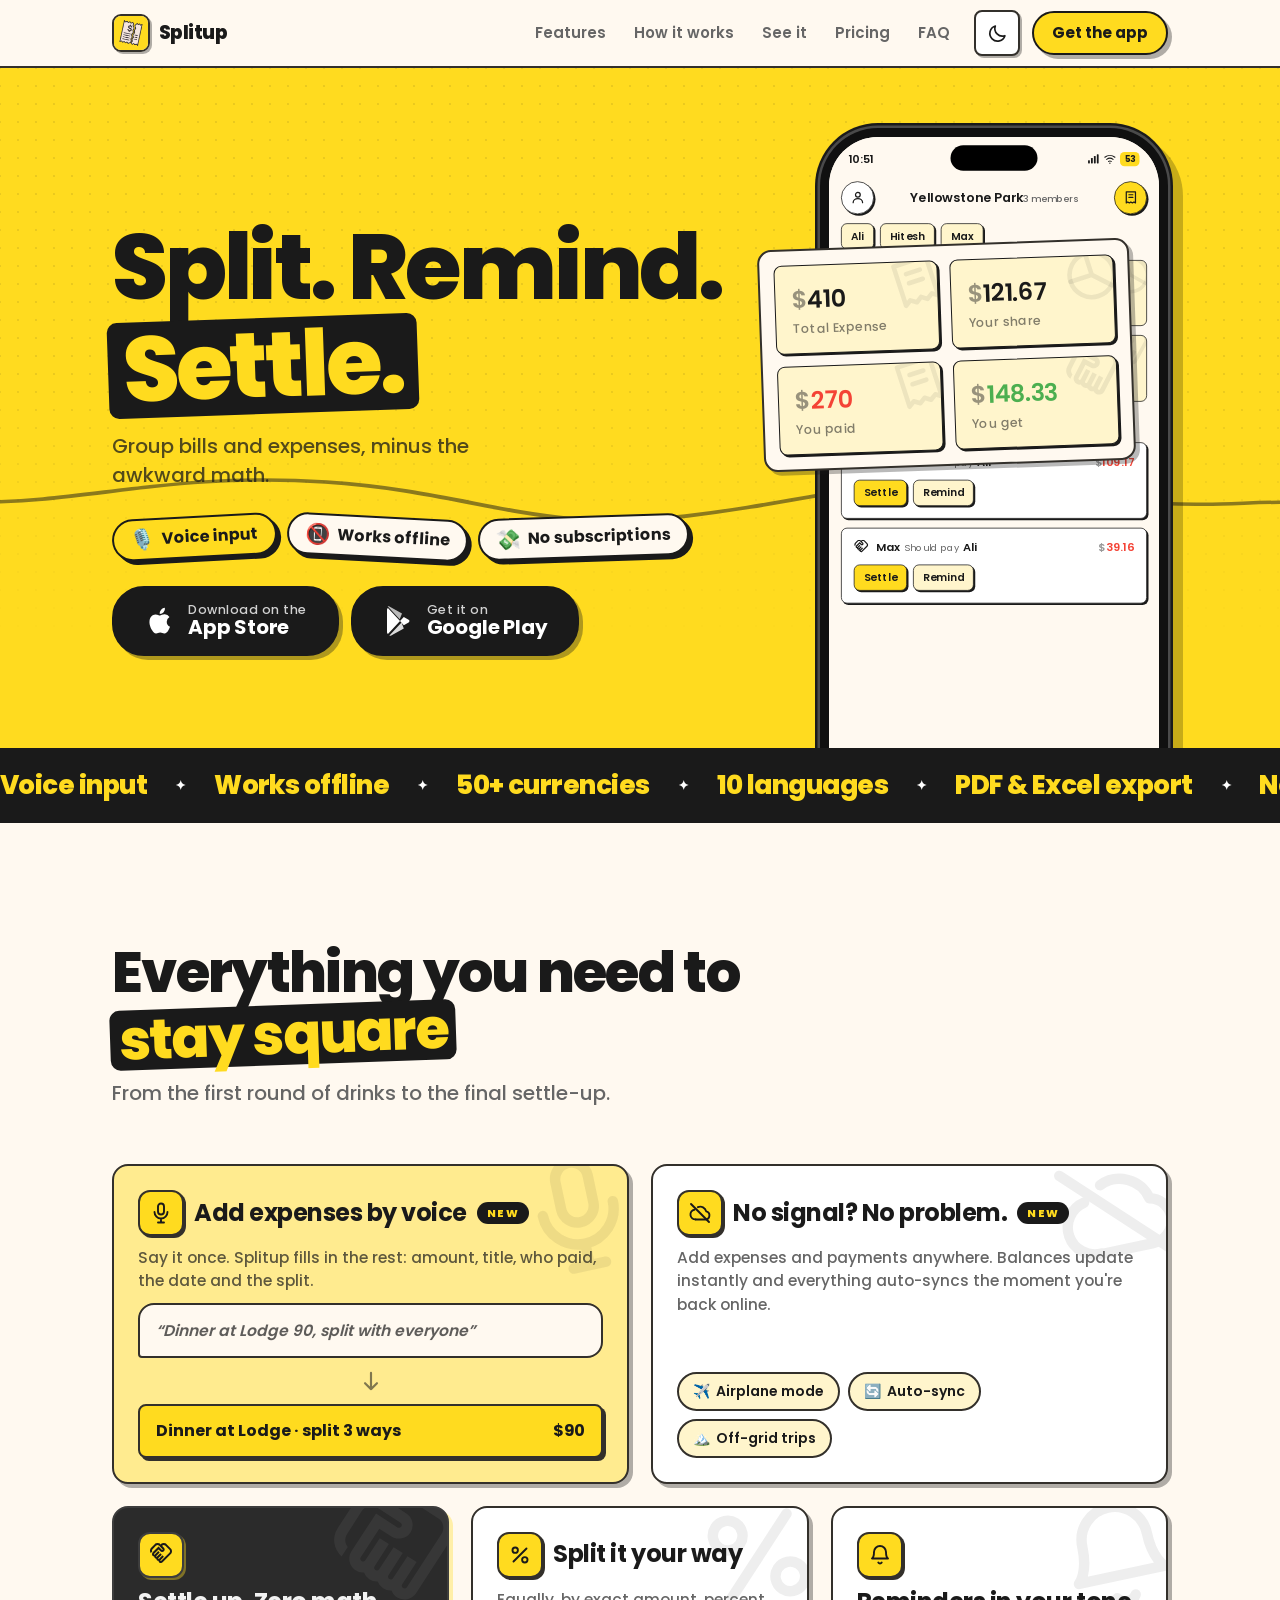
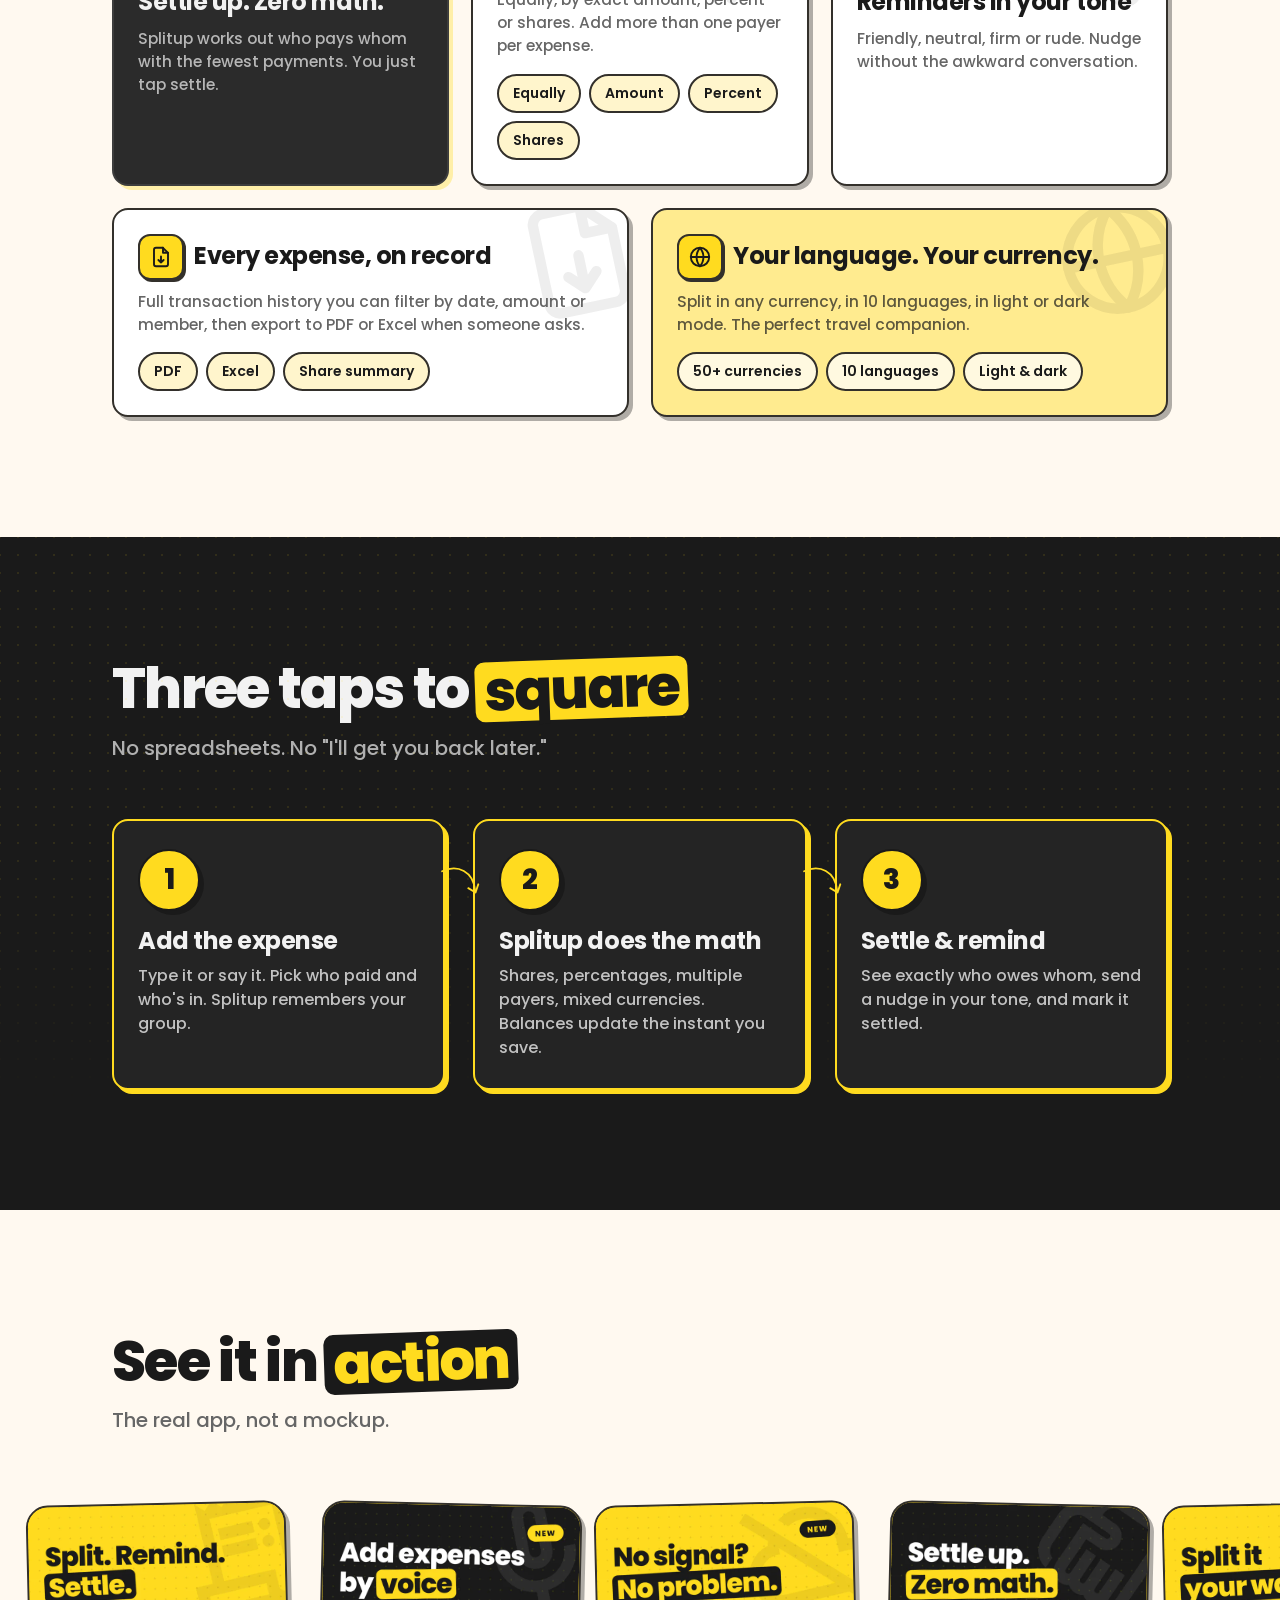
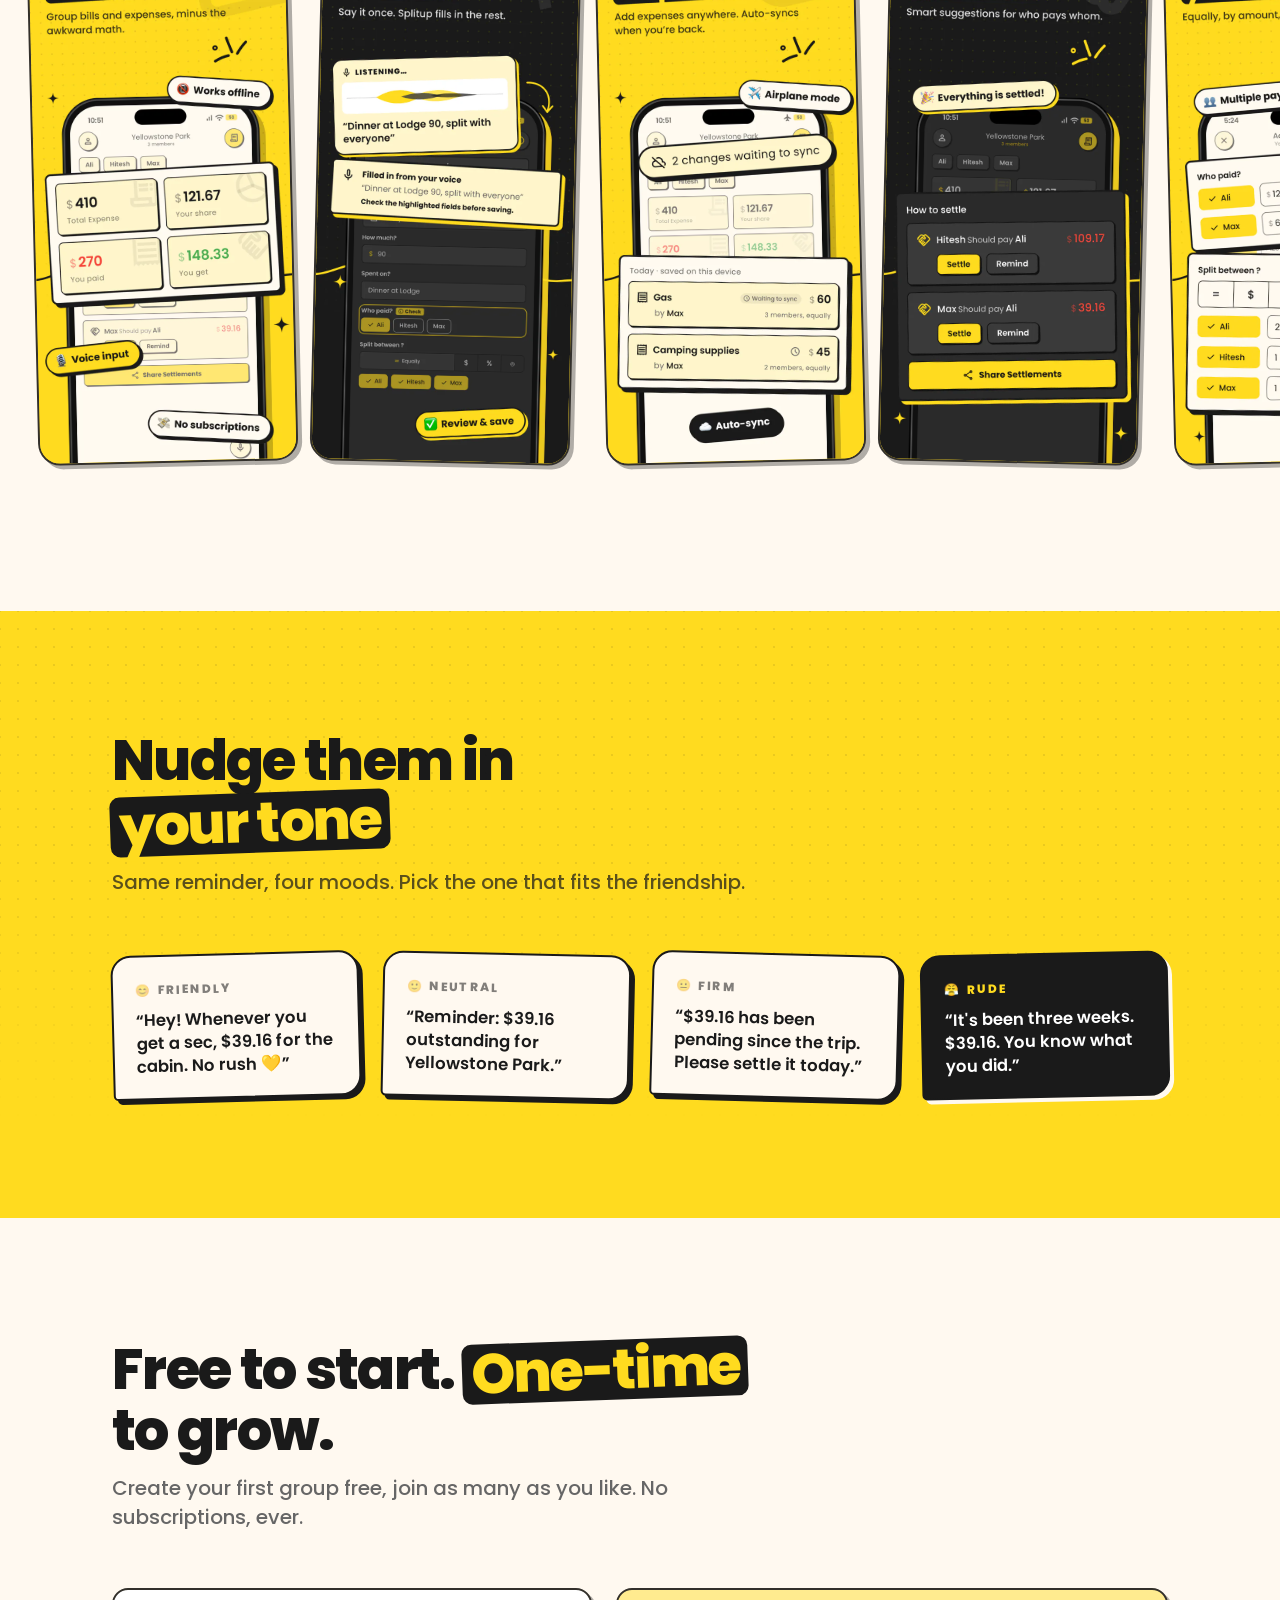
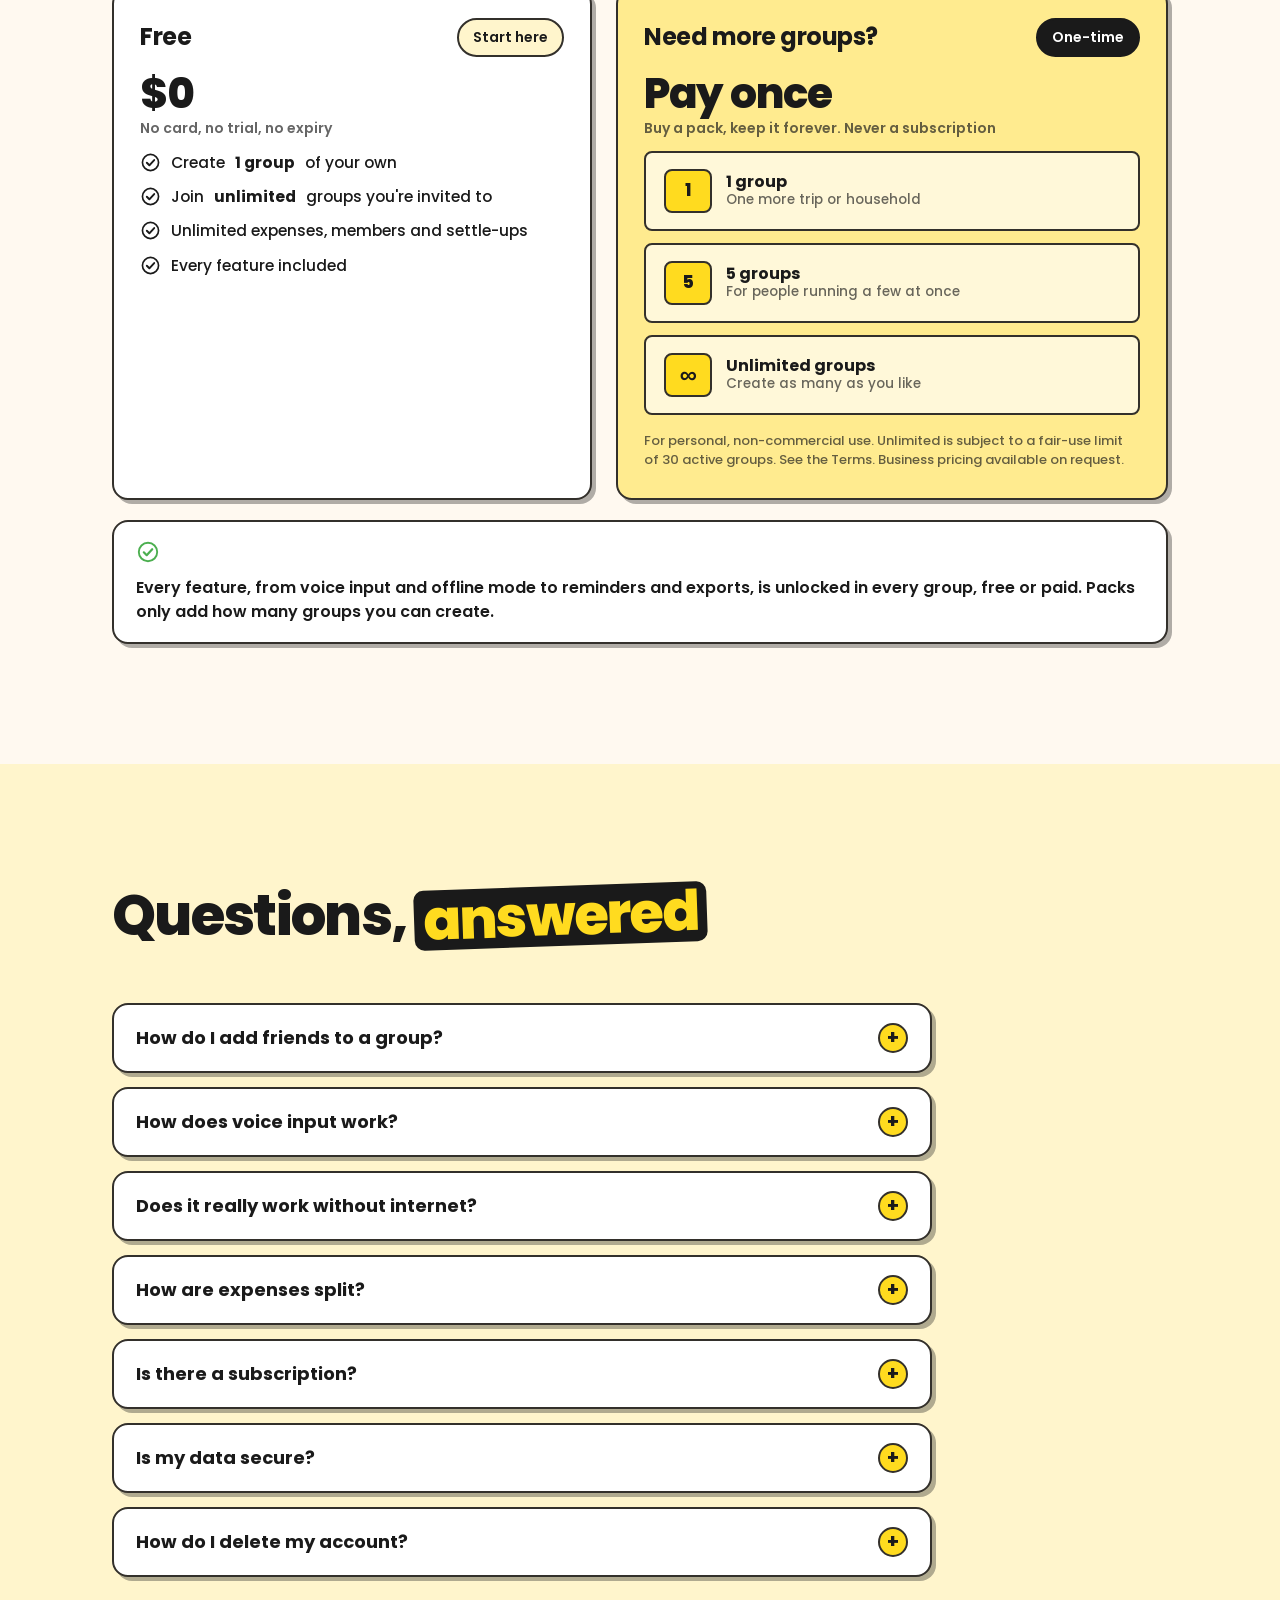
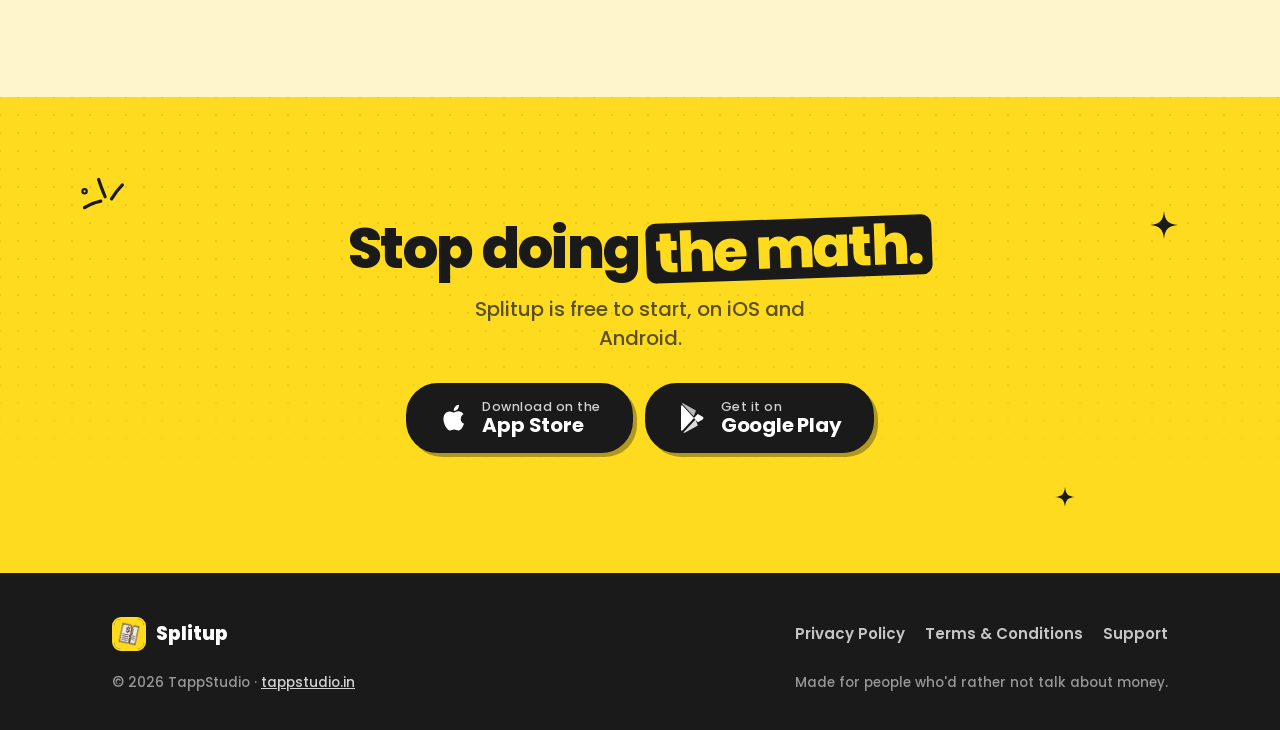
==== commit 77a0b376: "Update README, HTML, and CSS files for consistency and clarity - Standardize title formatting across" ====
--- a/index.html
+++ b/index.html
@@ -3,8 +3,8 @@
 <head>
 <meta charset="utf-8">
 <meta name="viewport" content="width=device-width, initial-scale=1, viewport-fit=cover">
-<title>Splitup — Split. Remind. Settle.</title>
-<meta name="description" content="Group bills and expenses, minus the awkward math. Add expenses by voice, works offline, settle up with zero math. Free on iOS and Android — no subscriptions.">
+<title>Splitup | Split. Remind. Settle.</title>
+<meta name="description" content="Group bills and expenses, minus the awkward math. Add expenses by voice, works offline, settle up with zero math. Free on iOS and Android, with no subscriptions.">
 <link rel="canonical" href="https://splitup.tappstudio.in/">
 <meta name="theme-color" content="#ffdb1f" media="(prefers-color-scheme: light)">
 <meta name="theme-color" content="#2a2a2a" media="(prefers-color-scheme: dark)">
@@ -13,13 +13,13 @@
 <meta property="og:type" content="website">
 <meta property="og:url" content="https://splitup.tappstudio.in/">
 <meta property="og:site_name" content="Splitup">
-<meta property="og:title" content="Splitup — Split. Remind. Settle.">
+<meta property="og:title" content="Splitup | Split. Remind. Settle.">
 <meta property="og:description" content="Group bills and expenses, minus the awkward math. Voice input, works offline, zero-math settle ups. No subscriptions.">
 <meta property="og:image" content="https://splitup.tappstudio.in/assets/og.png">
 <meta property="og:image:width" content="1200">
 <meta property="og:image:height" content="630">
 <meta name="twitter:card" content="summary_large_image">
-<meta name="twitter:title" content="Splitup — Split. Remind. Settle.">
+<meta name="twitter:title" content="Splitup | Split. Remind. Settle.">
 <meta name="twitter:description" content="Group bills and expenses, minus the awkward math. Voice input, works offline, zero-math settle ups.">
 <meta name="twitter:image" content="https://splitup.tappstudio.in/assets/og.png">
 
@@ -41,7 +41,9 @@
 <g id="s" fill="none" stroke="currentColor" stroke-width="1.9" stroke-linecap="round" stroke-linejoin="round"></g>
 <symbol id="i-person" viewBox="0 0 24 24" fill="none" stroke="currentColor" stroke-width="1.9" stroke-linecap="round" stroke-linejoin="round"><circle cx="12" cy="8" r="3.6"/><path d="M4.8 20c0-3.6 3.2-6.2 7.2-6.2s7.2 2.6 7.2 6.2"/></symbol>
 <symbol id="i-receipt" viewBox="0 0 24 24" fill="none" stroke="currentColor" stroke-width="1.9" stroke-linecap="round" stroke-linejoin="round"><path d="M5 3.5h14v17l-2.3-1.6-2.4 1.6-2.3-1.6L9.7 20.5 7.3 18.9 5 20.5z"/><path d="M9 8h6M9 12h6"/></symbol>
-<symbol id="i-handshake" viewBox="0 0 24 24" fill="none" stroke="currentColor" stroke-width="1.9" stroke-linecap="round" stroke-linejoin="round"><path d="M3.5 8.8h15M14.8 5 18.5 8.8l-3.7 3.8"/><path d="M20.5 15.2h-15M9.2 11.4 5.5 15.2l3.7 3.8"/></symbol>
+<!-- Icons.handshake_outlined, the app's settlement icon: the exact Material
+     Symbols glyph, extracted from the same font the store screenshots use. -->
+<symbol id="i-handshake" viewBox="0 0 960 960" fill="currentColor"><path transform="translate(0,880) scale(1,-1)" d="M475 160Q479 160 483.0 162.0Q487 164 489 166L817 494Q829 506 834.5 521.0Q840 536 840 551Q840 567 834.5 581.5Q829 596 817 607L647 777Q636 789 621.5 794.5Q607 800 591 800Q576 800 561.0 794.5Q546 789 534 777L523 766L597 691Q612 677 619.0 659.0Q626 641 626 621Q626 579 597.5 550.5Q569 522 527 522Q507 522 488.5 529.0Q470 536 456 550L381 624L206 449Q203 446 201.5 442.5Q200 439 200 435Q200 427 206.0 420.5Q212 414 220 414Q224 414 228.0 416.0Q232 418 234 420L370 556L426 500L291 364Q288 361 286.5 357.5Q285 354 285 350Q285 342 291.0 336.0Q297 330 305 330Q309 330 313.0 332.0Q317 334 319 336L455 471L511 415L376 279Q373 277 371.5 273.0Q370 269 370 265Q370 257 376.0 251.0Q382 245 390 245Q394 245 397.5 246.5Q401 248 404 251L540 386L596 330L460 194Q457 191 455.5 187.5Q454 184 454 180Q454 172 460.5 166.0Q467 160 475 160ZM474 80Q437 80 408.5 104.5Q380 129 375 166Q341 171 318.0 194.0Q295 217 290 251Q256 256 233.5 279.5Q211 303 206 336Q168 341 144.0 369.0Q120 397 120 435Q120 455 127.5 473.5Q135 492 149 506L381 737L512 606Q514 603 518.0 601.5Q522 600 526 600Q535 600 541.0 605.5Q547 611 547 620Q547 624 545.5 628.0Q544 632 541 634L398 777Q387 789 372.5 794.5Q358 800 342 800Q327 800 312.0 794.5Q297 789 285 777L144 635Q135 626 129.0 614.0Q123 602 121 590Q119 578 121.0 565.5Q123 553 129 542L71 484Q54 507 46.0 534.5Q38 562 40 590Q42 618 54.0 644.5Q66 671 87 692L228 833Q252 856 281.5 868.0Q311 880 342 880Q373 880 402.5 868.0Q432 856 455 833L466 822L477 833Q501 856 530.5 868.0Q560 880 591 880Q622 880 651.5 868.0Q681 856 704 833L873 664Q896 641 908.0 611.0Q920 581 920 550Q920 519 908.0 489.5Q896 460 873 437L545 110Q531 96 512.5 88.0Q494 80 474 80ZM375 640Q375 640 375.0 640.0Q375 640 375 640Q375 640 375.0 640.0Q375 640 375 640Q375 640 375.0 640.0Q375 640 375 640Q375 640 375.0 640.0Q375 640 375 640Q375 640 375.0 640.0Q375 640 375 640Q375 640 375.0 640.0Q375 640 375 640Q375 640 375.0 640.0Q375 640 375 640Z"/></symbol>
 <symbol id="i-share" viewBox="0 0 24 24" fill="none" stroke="currentColor" stroke-width="1.9" stroke-linecap="round" stroke-linejoin="round"><circle cx="18" cy="5.5" r="2.6"/><circle cx="6" cy="12" r="2.6"/><circle cx="18" cy="18.5" r="2.6"/><path d="m8.3 10.8 7.4-4M8.3 13.2l7.4 4"/></symbol>
 <symbol id="i-groups" viewBox="0 0 24 24" fill="none" stroke="currentColor" stroke-width="1.9" stroke-linecap="round" stroke-linejoin="round"><circle cx="9" cy="8.5" r="3.1"/><path d="M3 19c0-3.2 2.7-5.6 6-5.6s6 2.4 6 5.6"/><circle cx="17.2" cy="8" r="2.5"/><path d="M15.8 13.6c2.7.4 4.7 2.7 4.7 5.4"/></symbol>
 <symbol id="i-add" viewBox="0 0 24 24" fill="none" stroke="currentColor" stroke-width="2.2" stroke-linecap="round"><path d="M12 5v14M5 12h14"/></symbol>
@@ -116,7 +118,7 @@
         <span class="sticker"><span class="emoji">📵</span>Works offline</span>
         <span class="sticker"><span class="emoji">💸</span>No subscriptions</span>
       </div>
-      <div class="badges" id="get">
+      <div class="badges">
         <a class="badge" href="https://apps.apple.com/app/id6744556329">
           <svg aria-hidden="true"><use href="#i-apple"/></svg>
           <span class="badge-txt"><small>Download on the</small><strong>App Store</strong></span>
@@ -205,7 +207,7 @@
           <h3 class="h3">Add expenses by voice</h3>
           <span class="tag">New</span>
         </div>
-        <p>Say it once. Splitup fills in the rest — amount, title, who paid, the date and the split.</p>
+        <p>Say it once. Splitup fills in the rest: amount, title, who paid, the date and the split.</p>
         <p class="voice-quote">“Dinner at Lodge 90, split with everyone”</p>
         <div class="voice-arrow"><svg aria-hidden="true"><use href="#i-arrow-down"/></svg></div>
         <div class="voice-row"><span>Dinner at Lodge · split 3 ways</span><span class="amt">$90</span></div>
@@ -241,7 +243,7 @@
           <span class="tile-icon"><svg aria-hidden="true"><use href="#i-percent"/></svg></span>
           <h3 class="h3">Split it your way</h3>
         </div>
-        <p>Equally, by exact amount, percent or shares — and add more than one payer per expense.</p>
+        <p>Equally, by exact amount, percent or shares. Add more than one payer per expense.</p>
         <div class="tile-chips">
           <span class="chip">Equally</span><span class="chip">Amount</span><span class="chip">Percent</span><span class="chip">Shares</span>
         </div>
@@ -262,7 +264,7 @@
           <span class="tile-icon"><svg aria-hidden="true"><use href="#i-file"/></svg></span>
           <h3 class="h3">Every expense, on record</h3>
         </div>
-        <p>Full transaction history you can filter by date, amount or member — and export to PDF or Excel when someone asks.</p>
+        <p>Full transaction history you can filter by date, amount or member, then export to PDF or Excel when someone asks.</p>
         <div class="tile-chips"><span class="chip">PDF</span><span class="chip">Excel</span><span class="chip">Share summary</span></div>
       </article>
 
@@ -293,7 +295,7 @@
       <li class="step">
         <span class="step-n">1</span>
         <h3 class="h3">Add the expense</h3>
-        <p>Type it or say it. Pick who paid and who's in — Splitup remembers your group.</p>
+        <p>Type it or say it. Pick who paid and who's in. Splitup remembers your group.</p>
         <svg class="step-arrow" aria-hidden="true"><use href="#i-curve"/></svg>
       </li>
       <li class="step">
@@ -316,19 +318,19 @@
   <div class="wrap">
     <div class="sec-head">
       <h2 class="h2">See it in <mark>action</mark></h2>
-      <p class="lede">The real app — not a mockup.</p>
+      <p class="lede">The real app, not a mockup.</p>
       <p class="rail-hint">Swipe to browse <svg width="18" height="18" aria-hidden="true"><use href="#i-arrow-right"/></svg></p>
     </div>
   </div>
   <div class="rail" id="rail">
     <button class="shot" type="button" aria-label="Enlarge: Group dashboard showing total expense, your share and who you get back"><img src="/assets/shots/01-hero.webp" alt="Group dashboard showing total expense, your share and who you get back" width="660" height="1434" loading="lazy" decoding="async"></button>
-    <button class="shot" type="button" aria-label="Enlarge: Adding an expense by voice — Splitup listening and transcribing"><img src="/assets/shots/02-voice.webp" alt="Adding an expense by voice — Splitup listening and transcribing" width="660" height="1434" loading="lazy" decoding="async"></button>
+    <button class="shot" type="button" aria-label="Enlarge: Adding an expense by voice, with Splitup listening and transcribing"><img src="/assets/shots/02-voice.webp" alt="Adding an expense by voice, with Splitup listening and transcribing" width="660" height="1434" loading="lazy" decoding="async"></button>
     <button class="shot" type="button" aria-label="Enlarge: Adding an expense in airplane mode, queued to sync"><img src="/assets/shots/03-offline.webp" alt="Adding an expense in airplane mode, queued to sync" width="660" height="1434" loading="lazy" decoding="async"></button>
     <button class="shot" type="button" aria-label="Enlarge: Settle up screen with suggested payments between members"><img src="/assets/shots/04-settle.webp" alt="Settle up screen with suggested payments between members" width="660" height="1434" loading="lazy" decoding="async"></button>
-    <button class="shot" type="button" aria-label="Enlarge: Split options — equally, by amount, percent or shares"><img src="/assets/shots/05-split.webp" alt="Split options — equally, by amount, percent or shares" width="660" height="1434" loading="lazy" decoding="async"></button>
+    <button class="shot" type="button" aria-label="Enlarge: Split options: equally, by amount, percent or shares"><img src="/assets/shots/05-split.webp" alt="Split options: equally, by amount, percent or shares" width="660" height="1434" loading="lazy" decoding="async"></button>
     <button class="shot" type="button" aria-label="Enlarge: Choosing a reminder tone: friendly, neutral, firm or rude"><img src="/assets/shots/06-reminders.webp" alt="Choosing a reminder tone: friendly, neutral, firm or rude" width="660" height="1434" loading="lazy" decoding="async"></button>
     <button class="shot" type="button" aria-label="Enlarge: Push notifications for new expenses, joins and settle-ups"><img src="/assets/shots/07-notifications.webp" alt="Push notifications for new expenses, joins and settle-ups" width="660" height="1434" loading="lazy" decoding="async"></button>
-    <button class="shot" type="button" aria-label="Enlarge: All your groups — trips, roommates and events in one list"><img src="/assets/shots/08-groups.webp" alt="All your groups — trips, roommates and events in one list" width="660" height="1434" loading="lazy" decoding="async"></button>
+    <button class="shot" type="button" aria-label="Enlarge: All your groups: trips, roommates and events in one list"><img src="/assets/shots/08-groups.webp" alt="All your groups: trips, roommates and events in one list" width="660" height="1434" loading="lazy" decoding="async"></button>
     <button class="shot" type="button" aria-label="Enlarge: Exporting the full transaction history to PDF or Excel"><img src="/assets/shots/09-export.webp" alt="Exporting the full transaction history to PDF or Excel" width="660" height="1434" loading="lazy" decoding="async"></button>
     <button class="shot" type="button" aria-label="Enlarge: Language, currency and light or dark theme settings"><img src="/assets/shots/10-personalize.webp" alt="Language, currency and light or dark theme settings" width="660" height="1434" loading="lazy" decoding="async"></button>
   </div>
@@ -345,7 +347,7 @@
     <div class="tones">
       <div class="tone">
         <span class="tone-name"><span class="emoji">😊</span>Friendly</span>
-        <p>“Hey! Whenever you get a sec — $39.16 for the cabin. No rush 💛”</p>
+        <p>“Hey! Whenever you get a sec, $39.16 for the cabin. No rush 💛”</p>
       </div>
       <div class="tone">
         <span class="tone-name"><span class="emoji">🙂</span>Neutral</span>
@@ -390,7 +392,7 @@
           <h3 class="h3">Need more groups?</h3>
           <span class="chip">One-time</span>
         </div>
-        <p class="plan-price">Pay once<small>Buy a pack, keep it forever — never a subscription</small></p>
+        <p class="plan-price">Pay once<small>Buy a pack, keep it forever. Never a subscription</small></p>
         <div class="packs">
           <div class="pack">
             <span class="pack-n">1</span>
@@ -405,13 +407,13 @@
             <span class="pack-t">Unlimited groups<small>Create as many as you like</small></span>
           </div>
         </div>
-        <p class="plan-note">For personal, non-commercial use. Unlimited is subject to a fair-use limit of 30 active groups — see the <a href="/terms/">Terms</a>. Business pricing available on request.</p>
+        <p class="plan-note">For personal, non-commercial use. Unlimited is subject to a fair-use limit of 30 active groups. See the <a href="/terms/">Terms</a>. Business pricing available on request.</p>
       </div>
     </div>
 
     <p class="all-in">
       <svg aria-hidden="true"><use href="#i-check"/></svg>
-      Every feature — voice input, offline mode, reminders, exports — is unlocked in every group, free or paid. Packs only add how many groups you can create.
+      Every feature, from voice input and offline mode to reminders and exports, is unlocked in every group, free or paid. Packs only add how many groups you can create.
     </p>
   </div>
 </section>
@@ -425,15 +427,15 @@
     <div class="faq">
       <details class="qa">
         <summary>How do I add friends to a group?<span class="qa-plus" aria-hidden="true">+</span></summary>
-        <div class="qa-body">Share your group's invite link, or add people by email. They install Splitup, tap the link, and they're in — joining is always free.</div>
+        <div class="qa-body">Share your group's invite link, or add people by email. They install Splitup, tap the link, and they're in. Joining is always free.</div>
       </details>
       <details class="qa">
         <summary>How does voice input work?<span class="qa-plus" aria-hidden="true">+</span></summary>
-        <div class="qa-body">Tap the mic and say something like “Dinner 1200, split equally between Alex and me.” Splitup fills in the amount, title, who paid, the date and the split — you review and save. Voice input is currently English-only.</div>
+        <div class="qa-body">Tap the mic and say something like “Dinner 1200, split equally between Alex and me.” Splitup fills in the amount, title, who paid, the date and the split, then you review and save. Voice input is currently English-only.</div>
       </details>
       <details class="qa">
         <summary>Does it really work without internet?<span class="qa-plus" aria-hidden="true">+</span></summary>
-        <div class="qa-body">Yes. Add expenses and payments with no signal at all — balances update instantly on your device and everything syncs automatically the next time you're online.</div>
+        <div class="qa-body">Yes. Add expenses and payments with no signal at all. Balances update instantly on your device and everything syncs automatically the next time you're online.</div>
       </details>
       <details class="qa">
         <summary>How are expenses split?<span class="qa-plus" aria-hidden="true">+</span></summary>
@@ -441,11 +443,11 @@
       </details>
       <details class="qa">
         <summary>Is there a subscription?<span class="qa-plus" aria-hidden="true">+</span></summary>
-        <div class="qa-body">No, never. You can create one group and join unlimited groups for free. If you need to create more, you buy a one-time pack of 1, 5 or unlimited groups — pay once and keep it. Every feature is included in every group either way.</div>
+        <div class="qa-body">No, never. You can create one group and join unlimited groups for free. If you need to create more, you buy a one-time pack of 1, 5 or unlimited groups. Pay once and keep it. Every feature is included in every group either way.</div>
       </details>
       <details class="qa">
         <summary>Is my data secure?<span class="qa-plus" aria-hidden="true">+</span></summary>
-        <div class="qa-body">Sign-in is Google and Apple only, so there's no extra password to manage. We don't store any payment information — all settlements happen outside the app. See the <a href="/privacy/">Privacy Policy</a> for the details.</div>
+        <div class="qa-body">Sign-in is Google and Apple only, so there's no extra password to manage. We don't store any payment information. All settlements happen outside the app. See the <a href="/privacy/">Privacy Policy</a> for the details.</div>
       </details>
       <details class="qa">
         <summary>How do I delete my account?<span class="qa-plus" aria-hidden="true">+</span></summary>
@@ -456,7 +458,7 @@
 </section>
 
 <!-- ============ Final CTA ============ -->
-<section class="sec sec-yellow cta">
+<section class="sec sec-yellow cta" id="get">
   <div class="dots"></div>
   <svg class="doodle" style="left:6%;top:16%;width:54px;height:54px" aria-hidden="true"><use href="#i-burst"/></svg>
   <svg class="doodle" style="right:8%;top:24%;width:28px;height:28px" aria-hidden="true"><use href="#i-sparkle"/></svg>
--- a/style.css
+++ b/style.css
@@ -1,5 +1,5 @@
 /* ============================================================
-   Splitup — splitup.tappstudio.in
+   Splitup | splitup.tappstudio.in
    Neo-brutalist design system. Tokens mirror the Flutter app
    (lib/styles/colors.dart, app_radii.dart, app_spacing.dart) via
    store/screenshots_v2/src/tokens.css. Do not invent new colors.
@@ -53,7 +53,7 @@
   --dot-col: rgba(26, 26, 26, .09);
   --doodle-col: var(--ink);
 
-  /* Neo primitives — mobile scale; stepped up on wider screens */
+  /* Neo primitives at mobile scale; stepped up on wider screens */
   --w-border: 2px;
   --w-shadow: 3px 3px 0;
   --w-shadow-lg: 4px 4px 0;
@@ -116,8 +116,9 @@
 html {
   -webkit-text-size-adjust: 100%;
   scroll-behavior: smooth;
-  scroll-padding-top: 76px;
-  overflow-x: hidden; /* backstop only — tilted elements are clamped individually */
+  scroll-padding-top: 84px;
+  overflow-x: hidden;
+  overflow-x: clip; /* backstop only; tilted elements are clamped individually */
 }
 
 body {
@@ -128,7 +129,6 @@
   font-weight: 500;
   line-height: 1.5;
   -webkit-font-smoothing: antialiased;
-  overflow-x: clip;
 }
 
 img, svg { display: block; max-width: 100%; }
@@ -159,7 +159,7 @@
 }
 @media (min-width: 720px) { .wrap { padding-inline: 32px; } }
 
-.sec { position: relative; padding-block: 64px; overflow: hidden; }
+.sec { position: relative; padding-block: 64px; overflow: hidden; overflow: clip; }
 @media (min-width: 720px) { .sec { padding-block: 96px; } }
 @media (min-width: 1024px) { .sec { padding-block: 120px; } }
 
@@ -186,7 +186,7 @@
 .lede { font-size: clamp(16px, 4.2vw, 20px); font-weight: 500; line-height: 1.45; color: var(--fg-2); }
 .small { font-size: 14px; color: var(--fg-2); }
 
-/* Highlighted word in a headline — ink box, yellow text, slightly tilted */
+/* Highlighted word in a headline: ink box, yellow text, slightly tilted */
 mark {
   display: inline-block;
   padding: 0 .16em .02em;
@@ -370,7 +370,7 @@
 :root[data-theme="light"] .theme-toggle .i-moon { display: block; }
 :root[data-theme="light"] .theme-toggle .i-sun { display: none; }
 
-/* Mobile disclosure menu — native <details>, no JS */
+/* Mobile disclosure menu: native <details>, no JS */
 .nav-menu { position: relative; }
 .nav-menu > summary {
   display: flex;
@@ -420,9 +420,11 @@
   position: relative;
   background: var(--yellow);
   color: var(--ink);
-  --line: var(--ink); --shadow-col: var(--ink); --fg: var(--ink); --fg-2: rgba(26,26,26,.75);
+  --line: var(--ink-soft); --shadow-col: rgba(26,26,26,.30); --fg: var(--ink); --fg-2: rgba(26,26,26,.75);
+  --mark-bg: var(--ink); --mark-fg: var(--yellow); --dot-col: rgba(26,26,26,.09); --doodle-col: var(--ink);
   padding-block: 44px 0;
   overflow: hidden;
+  overflow: clip;
 }
 .hero-grid { position: relative; z-index: 3; }
 .hero-copy { max-width: 620px; }
@@ -463,7 +465,12 @@
 .badge-txt strong { font-size: 18px; font-weight: 700; letter-spacing: -0.01em; }
 @media (hover: hover) { .badge:hover { transform: translate(-2px,-2px); box-shadow: var(--w-shadow-lg) rgba(26,26,26,.35); } }
 .badge:active { transform: translate(3px,3px); box-shadow: none; }
-@media (max-width: 379px) { .badge { width: 100%; justify-content: center; } }
+/* On phones the badges are the primary call to action, so give them the full
+   column width rather than two half-width pills. */
+@media (max-width: 639px) {
+  .badges { flex-direction: column; align-items: stretch; gap: 10px; }
+  .badge { width: 100%; justify-content: center; }
+}
 @media (min-width: 720px) {
   .badge { min-height: 70px; padding: 14px 30px; gap: 12px; }
   .badge svg { width: 32px; height: 32px; }
@@ -490,7 +497,7 @@
 }
 
 /* ============================================================
-   Live phone mockup — a web port of store/screenshots_v2/src/app-ui.css.
+   Live phone mockup: a web port of store/screenshots_v2/src/app-ui.css.
    The UI is authored at true app scale (440pt wide) and transform-scaled,
    so every size matches the real app instead of being re-guessed.
    ============================================================ */
@@ -559,6 +566,7 @@
   height: 696px;
   border-radius: 49px;
   overflow: hidden;
+  overflow: clip;
   background: var(--a-bg);
   color: var(--a-fg);
 }
@@ -619,7 +627,7 @@
 
 .stats { display: grid; grid-template-columns: 1fr 1fr; gap: 12px; }
 .stat {
-  position: relative; overflow: hidden;
+  position: relative; overflow: hidden; overflow: clip;
   padding: 16px 16px 14px;
   border: 1.5px solid var(--a-line); border-radius: var(--r-md);
   background: var(--a-cont);
@@ -657,7 +665,7 @@
 }
 
 /* The stat grid, lifted out of the phone at full app scale so it reads ~1.4x
-   larger than in the screen — the .pop treatment from base.css. */
+   larger than in the screen, the .pop treatment from base.css. */
 .pop {
   position: absolute;
   z-index: 20;
@@ -687,6 +695,7 @@
 .marquee {
   display: flex;
   overflow: hidden;
+  overflow: clip;
   padding-block: 16px;
   background: var(--ink);
   border-block: var(--w-border) solid var(--ink);
@@ -713,7 +722,7 @@
 @keyframes slide { to { transform: translateX(-100%); } }
 
 /* ============================================================
-   Features — bento grid (1 col mobile → 2 tablet → 6 desktop)
+   Features: bento grid (1 col mobile → 2 tablet → 6 desktop)
    ============================================================ */
 .bento { display: grid; gap: 16px; }
 @media (min-width: 620px) { .bento { grid-template-columns: repeat(2, 1fr); gap: 20px; } }
@@ -722,6 +731,7 @@
 .tile {
   position: relative;
   overflow: hidden;
+  overflow: clip;
   display: flex;
   flex-direction: column;
   gap: 10px;
@@ -751,7 +761,10 @@
   transform: rotate(-12deg);
   z-index: 0;
 }
-.tile-ink .tile-wm { color: var(--yellow); opacity: .13; }
+/* Match every other card: currentColor, not yellow. The handshake is a filled
+   glyph while the other watermarks are strokes, so it reads denser at the same
+   opacity, hence the slightly lower value. */
+.tile-ink .tile-wm { color: currentColor; opacity: .06; }
 
 .tile-head { display: flex; align-items: center; gap: 10px; flex-wrap: wrap; }
 .tile-icon {
@@ -848,7 +861,7 @@
 .step:last-child .step-arrow { display: none; }
 
 /* ============================================================
-   Gallery — horizontal snap rail (the one intentional x-scroller)
+   Gallery: horizontal snap rail (the one intentional x-scroller)
    ============================================================ */
 .gallery { position: relative; }
 .rail {
@@ -872,6 +885,7 @@
   border: var(--w-border) solid var(--line);
   border-radius: 22px;
   overflow: hidden;
+  overflow: clip;
   background: var(--yellow);
   box-shadow: var(--w-shadow) var(--shadow-col);
   cursor: zoom-in;
@@ -997,9 +1011,13 @@
 .plan li svg { width: 21px; height: 21px; flex: none; margin-top: 1px; }
 .plan-note { font-size: 13px; color: var(--fg-2); }
 .plan-featured { background: var(--yellow-soft); color: var(--ink); --fg: var(--ink); border-color: var(--ink-soft); --fg-2: rgba(26,26,26,.68); }
-
-/* ============================================================
-   FAQ — native <details>, zero JS
+/* The card stays light-yellow in both themes, but .chip's background follows
+   --yellow-container (dark in dark mode) while --fg is pinned to ink, which
+   left dark-on-dark. Give this chip its own solid pairing instead. */
+.plan-featured .chip { background: var(--ink); border-color: var(--ink); color: #ffffff; }
+
+/* ============================================================
+   FAQ: native <details>, zero JS
    ============================================================ */
 .faq { display: grid; gap: 14px; max-width: 820px; }
 .qa {
@@ -1008,6 +1026,7 @@
   background: var(--panel);
   box-shadow: var(--w-shadow) var(--shadow-col);
   overflow: hidden;
+  overflow: clip;
 }
 .qa > summary {
   display: flex; align-items: center; justify-content: space-between; gap: 16px;
@@ -1120,7 +1139,7 @@
 .legal strong { color: var(--fg); font-weight: 700; }
 
 /* ============================================================
-   Join redirect page (join/index.html) — kept working; that page and
+   Join redirect page (join/index.html), kept working; that page and
    /.well-known/ are load-bearing for app invite links.
    ============================================================ */
 .page { max-width: 640px; margin-inline: auto; padding: 24px 24px 40px; }
@@ -1155,7 +1174,7 @@
 }
 
 /* The nav carries logo + theme toggle + CTA + menu. Below 480px that's wider
-   than the viewport, and the wordmark can't shrink past its own text — so it
+   than the viewport, and the wordmark can't shrink past its own text, so it
    drops out first and the icon carries the brand (still linking home). The
    sticky "Get the app" is kept: it's the most valuable control on the bar. */
 @media (max-width: 479px) {
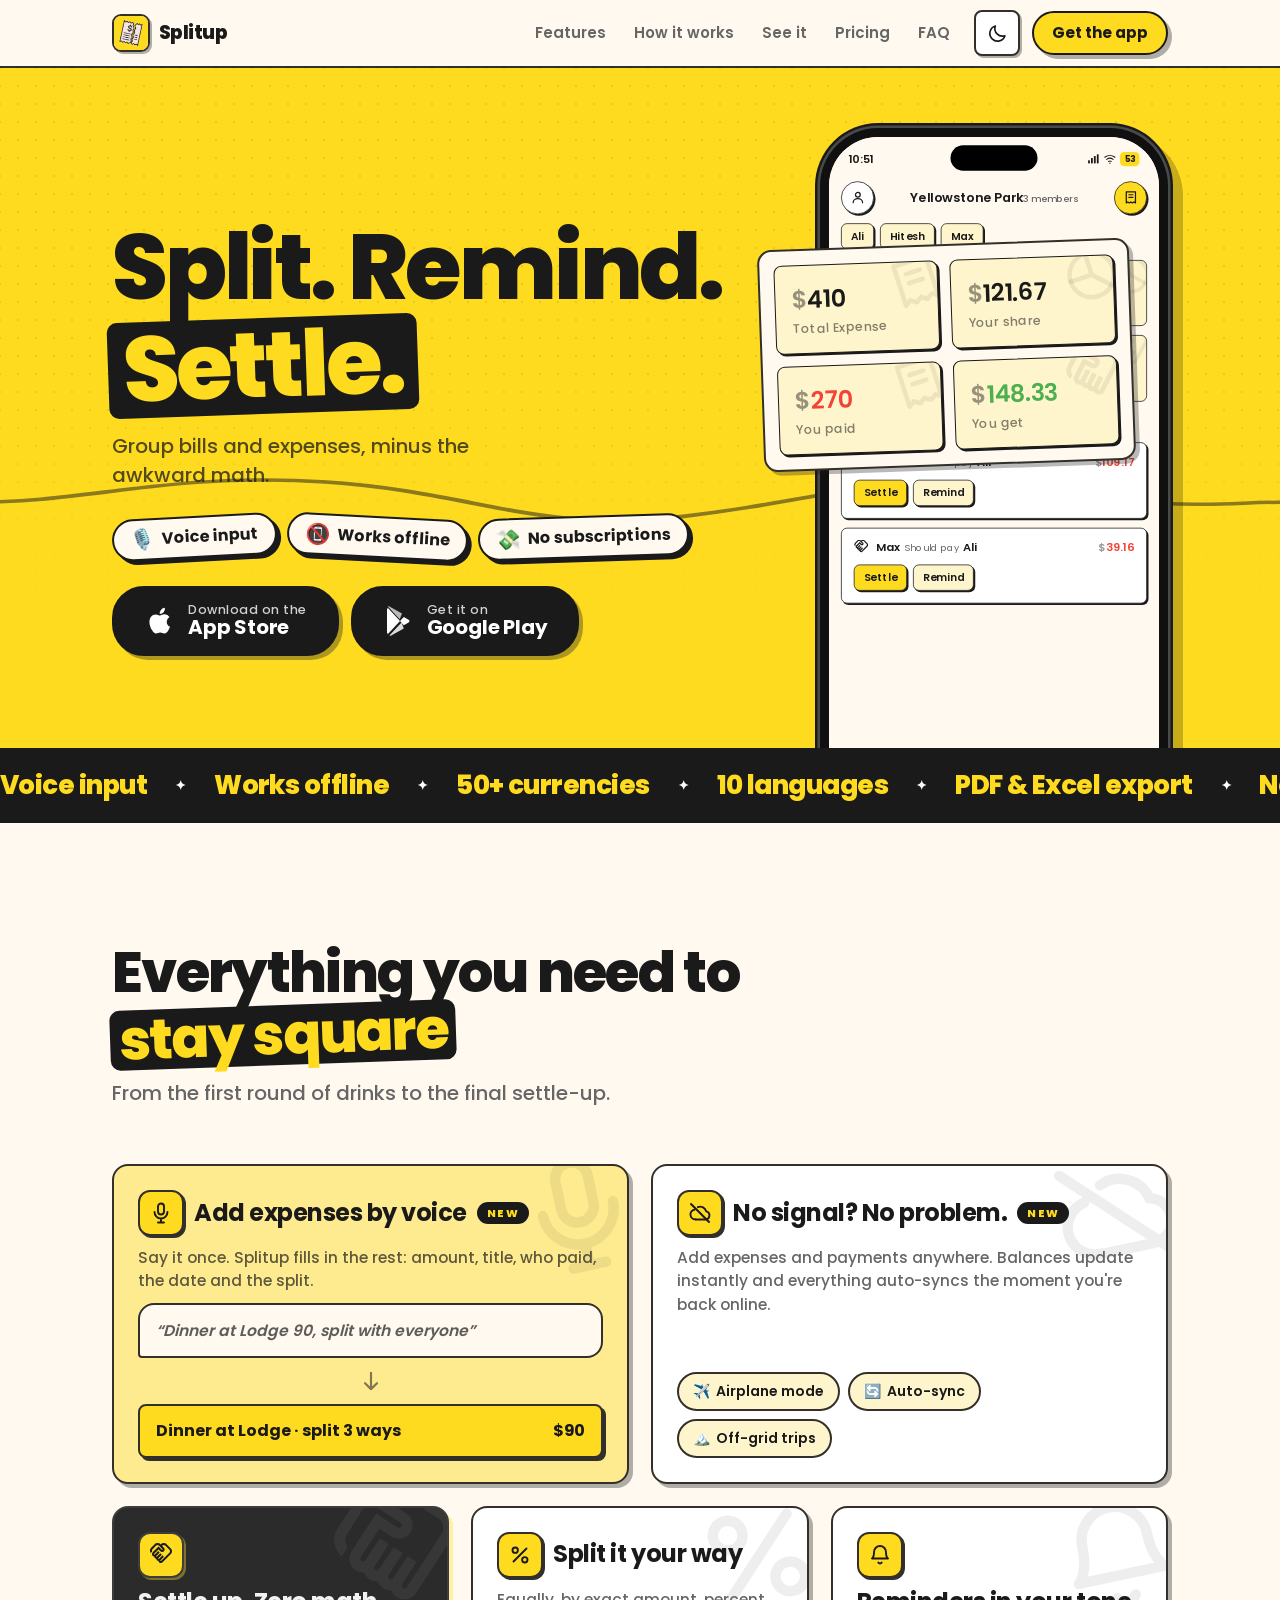
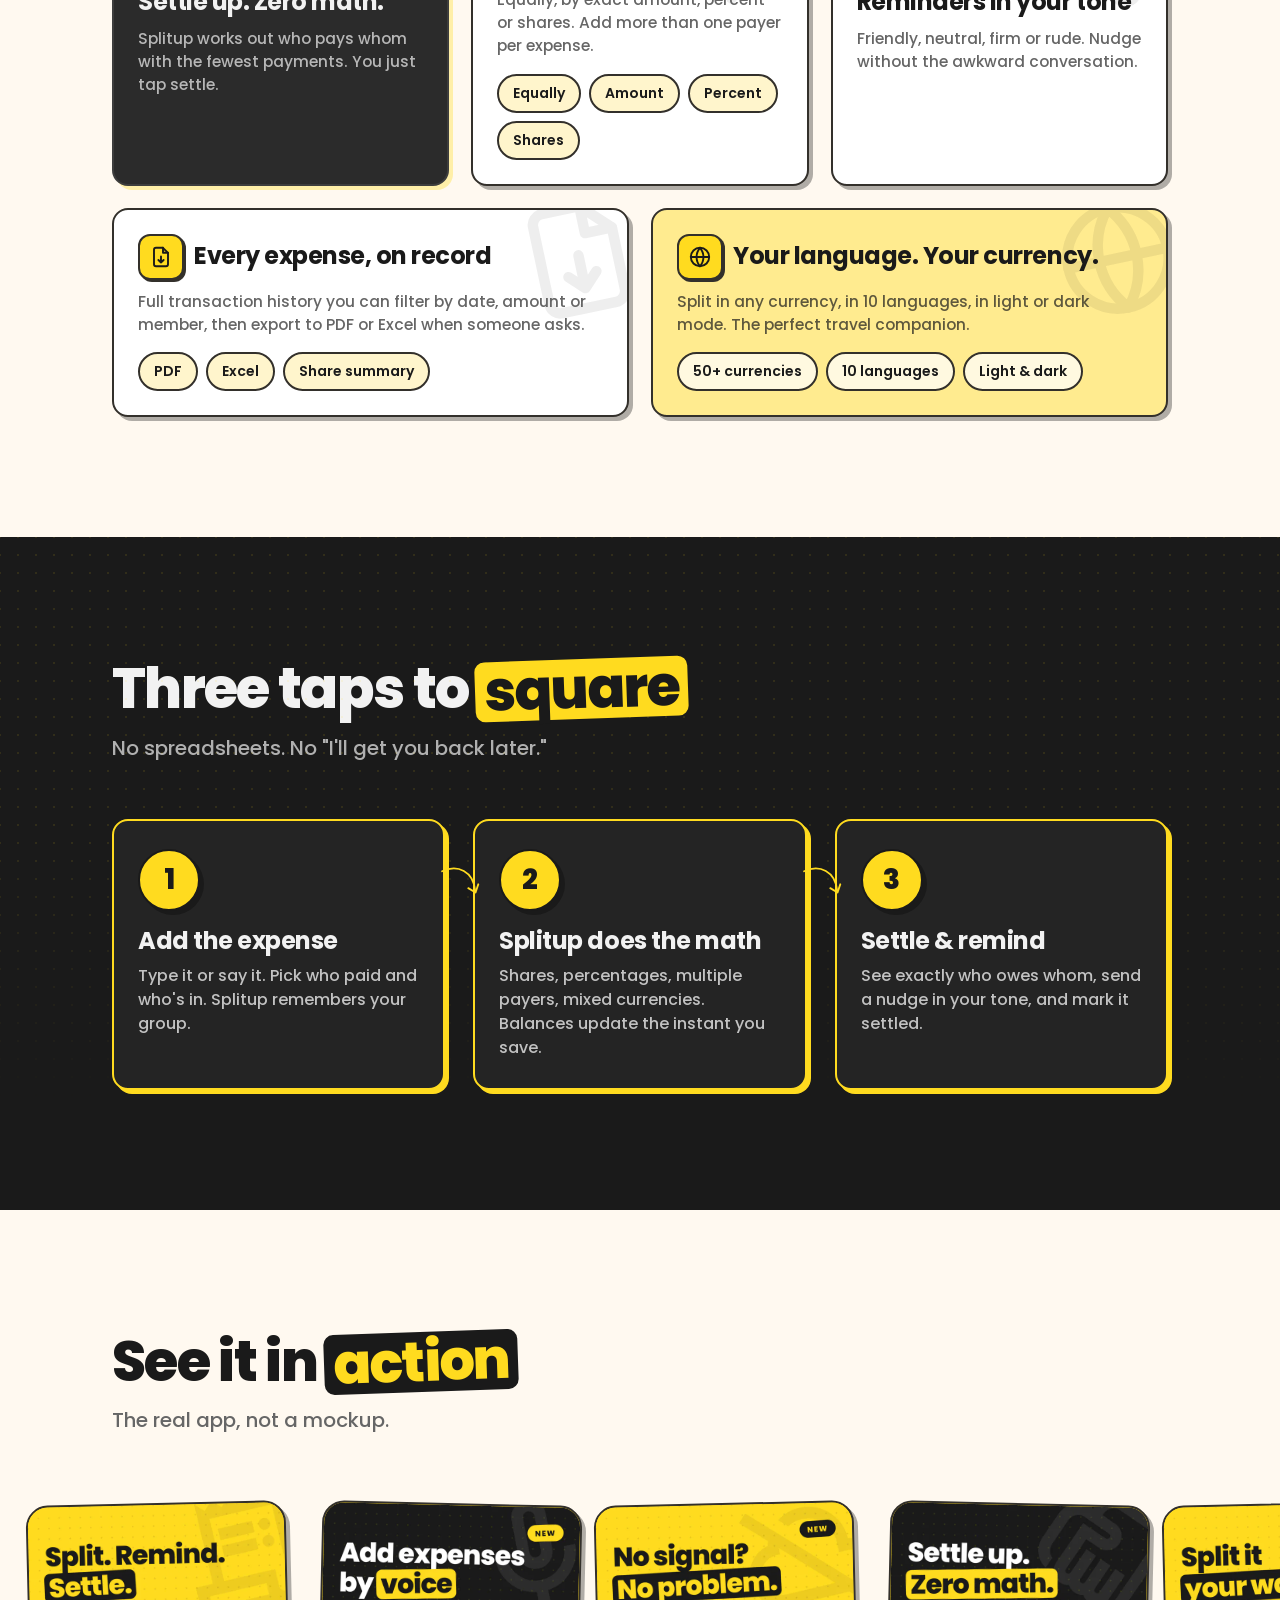
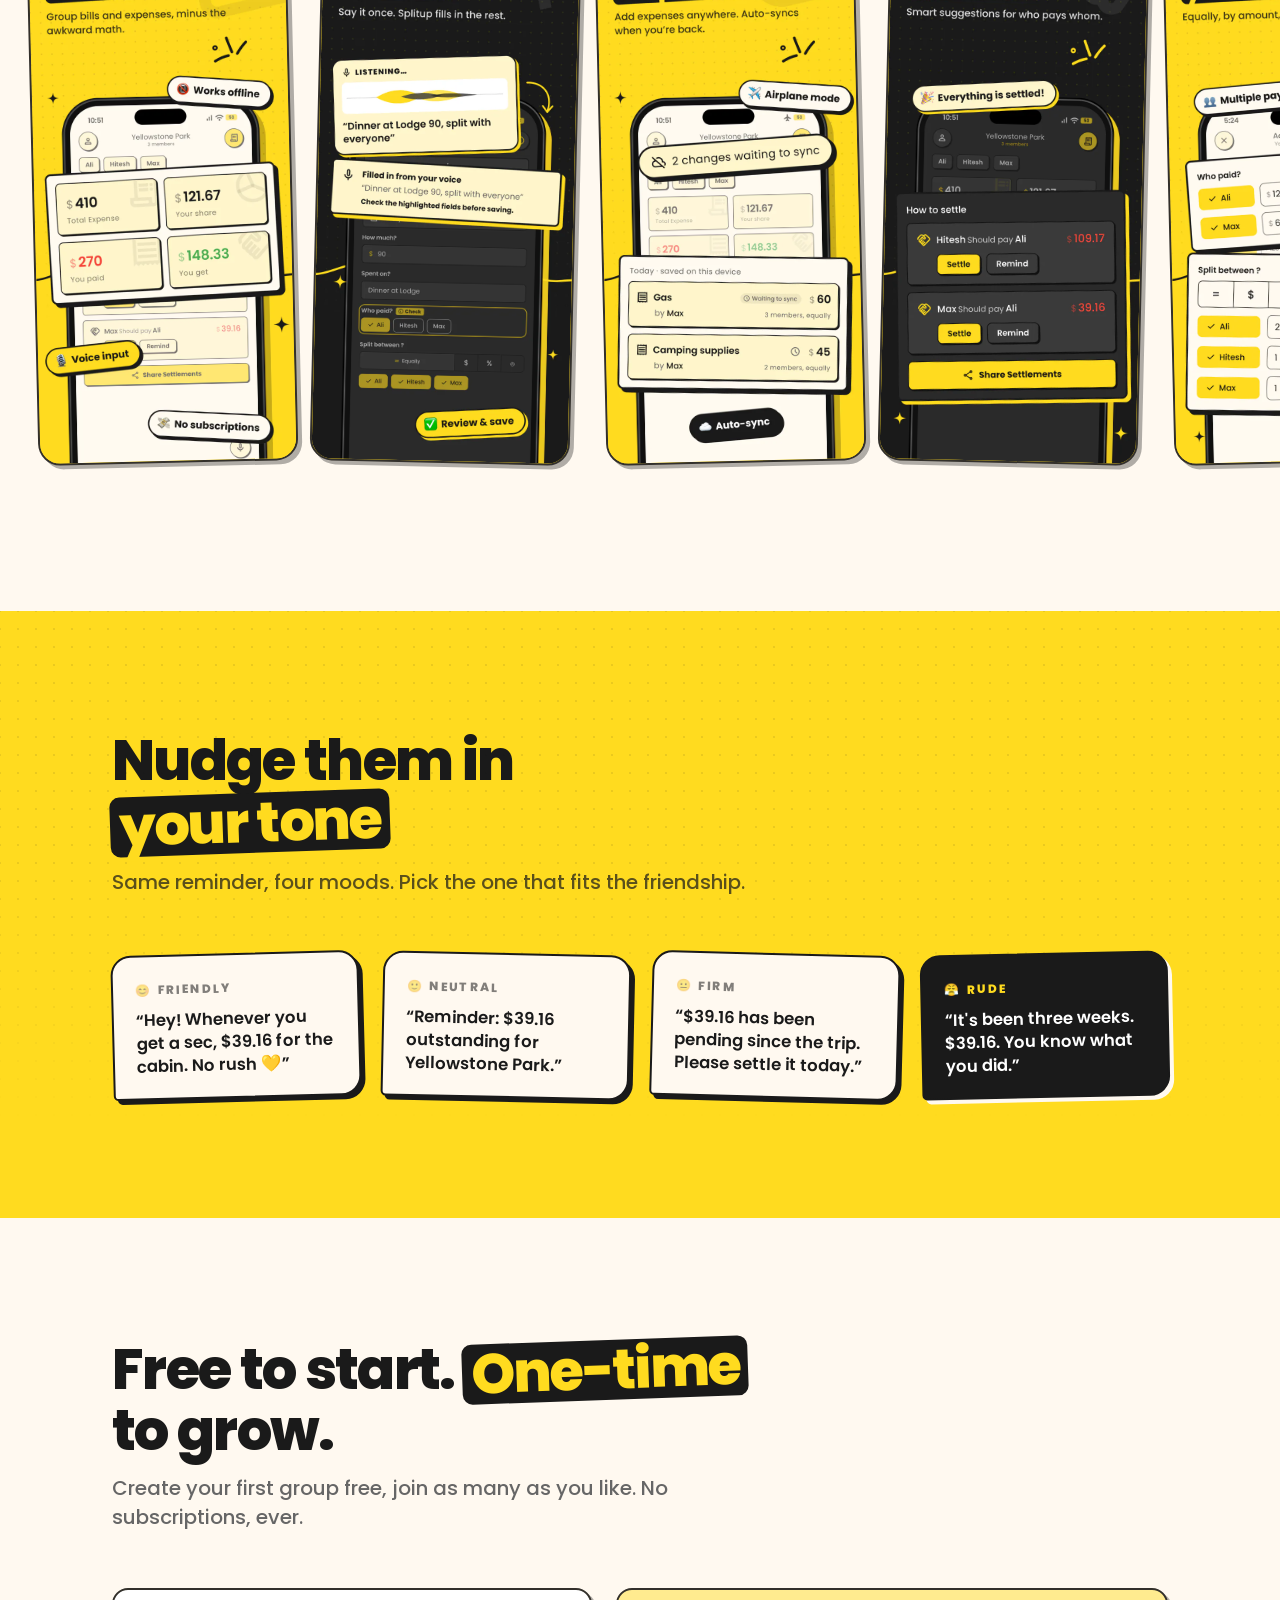
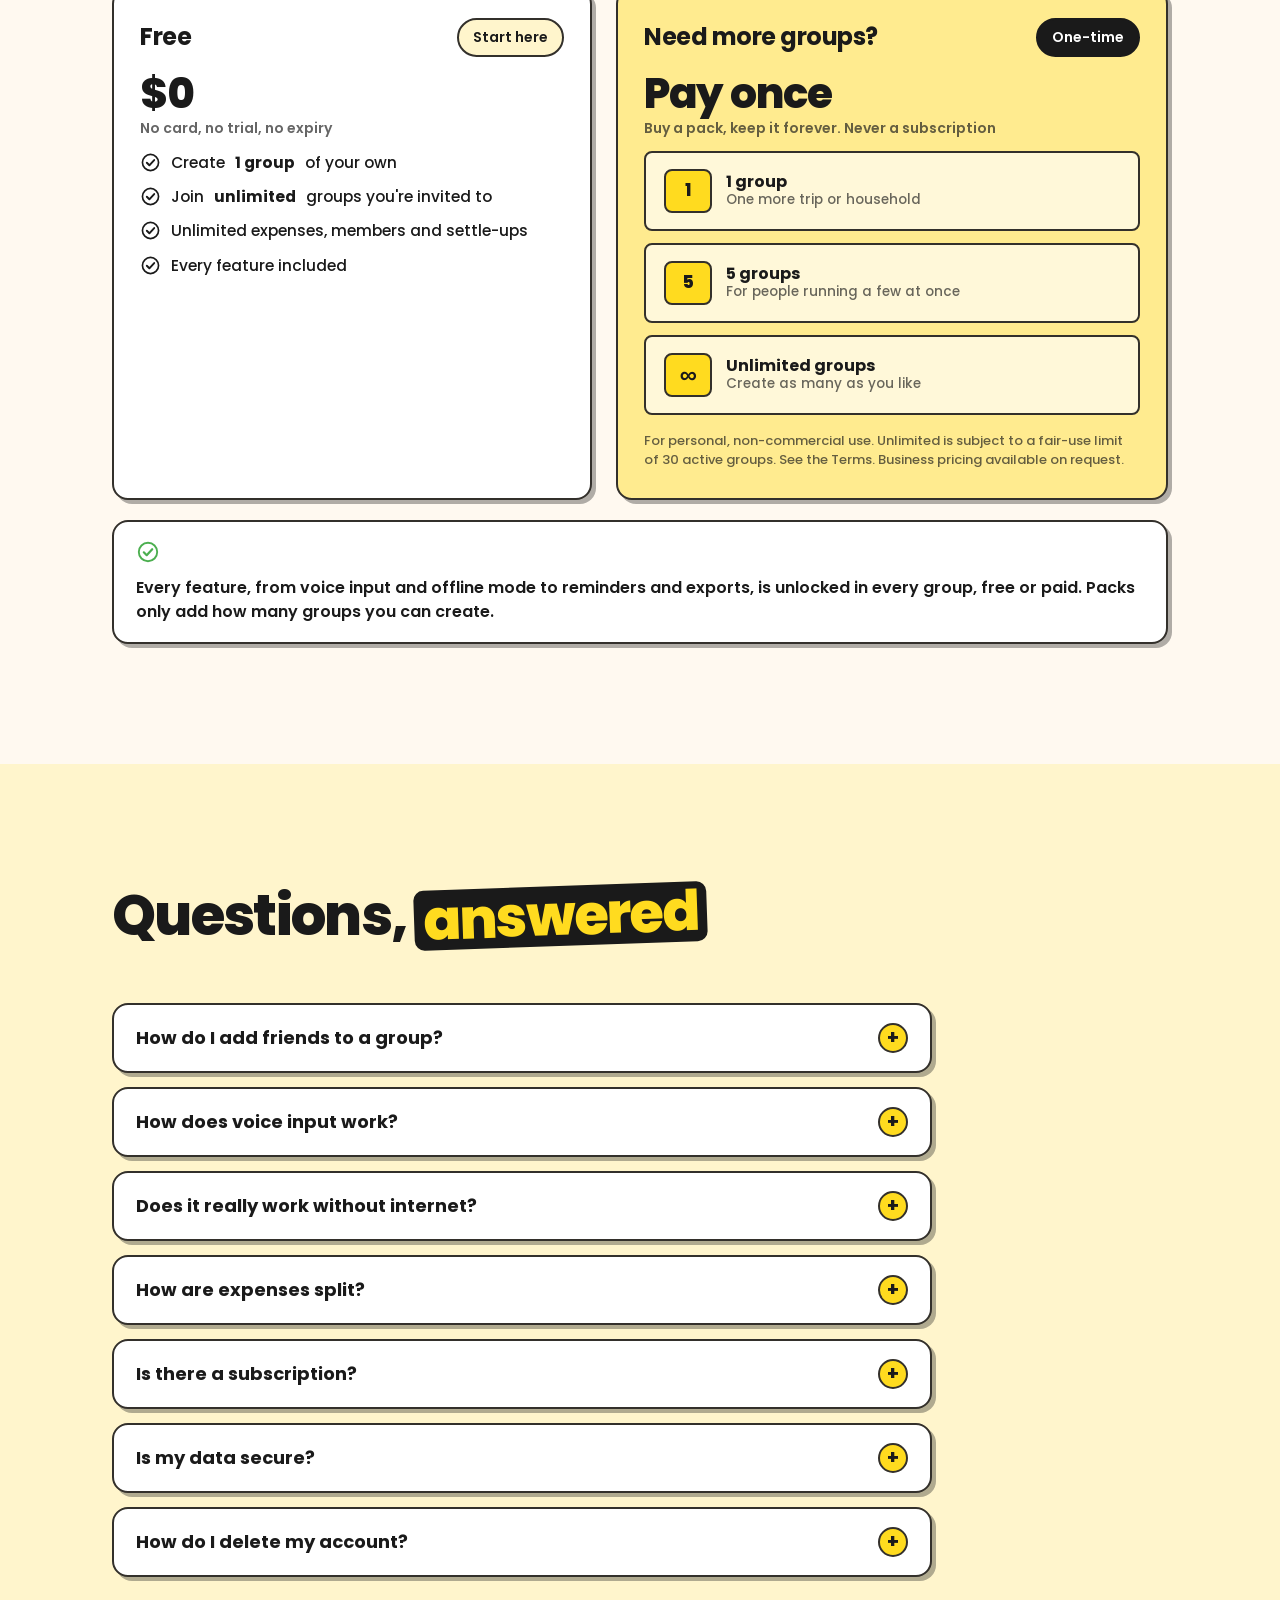
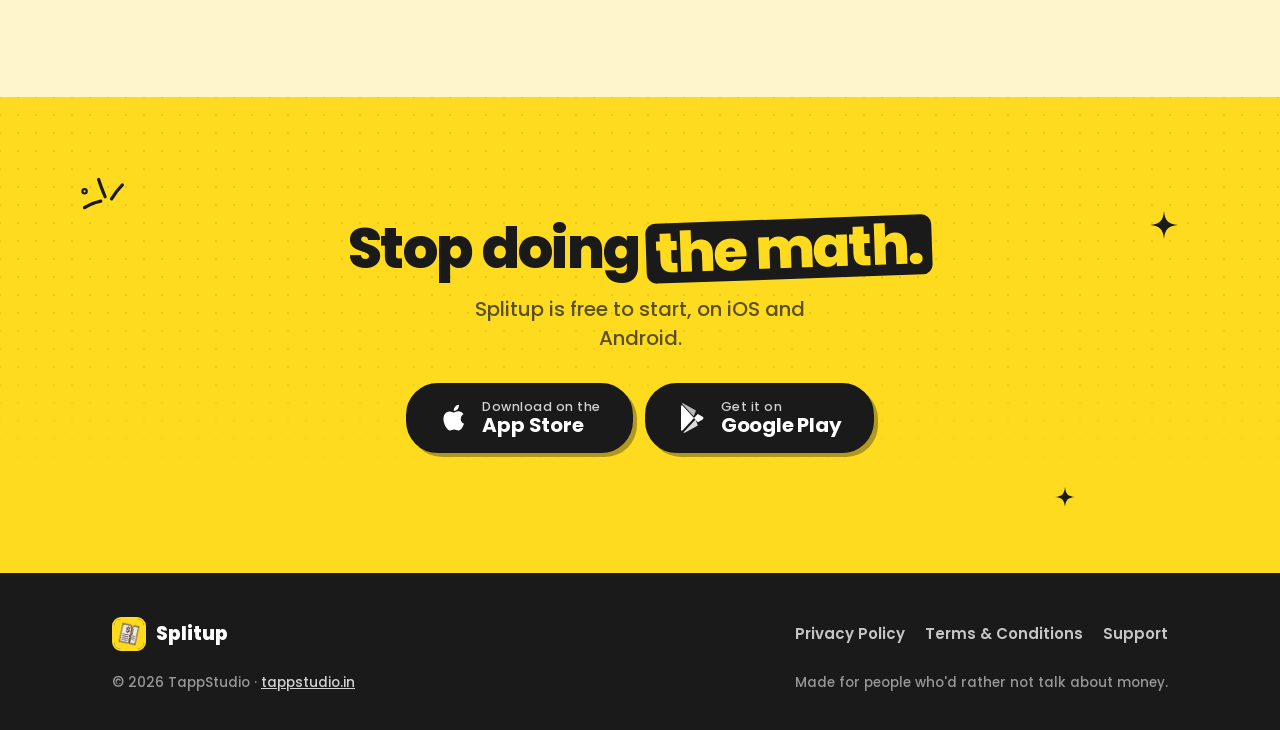
==== commit fa62d734: "Refactor styles for OG image and update sticker classes for consistency" ====
--- a/index.html
+++ b/index.html
@@ -114,7 +114,7 @@
       <h1 class="h1">Split. Remind.<br><mark>Settle.</mark></h1>
       <p class="lede">Group bills and expenses, minus the awkward math.</p>
       <div class="hero-stickers">
-        <span class="sticker sticker-yellow"><span class="emoji">🎙️</span>Voice input</span>
+        <span class="sticker"><span class="emoji">🎙️</span>Voice input</span>
         <span class="sticker"><span class="emoji">📵</span>Works offline</span>
         <span class="sticker"><span class="emoji">💸</span>No subscriptions</span>
       </div>
--- a/style.css
+++ b/style.css
@@ -267,8 +267,6 @@
   transform: rotate(var(--r, calc(var(--tilt) * -1)));
 }
 .sticker .emoji { font-size: 1.25em; line-height: 1; }
-.sticker-yellow { background: var(--yellow); }
-.sticker-ink { background: var(--ink); color: #fff; }
 
 .kicker {
   display: inline-flex;
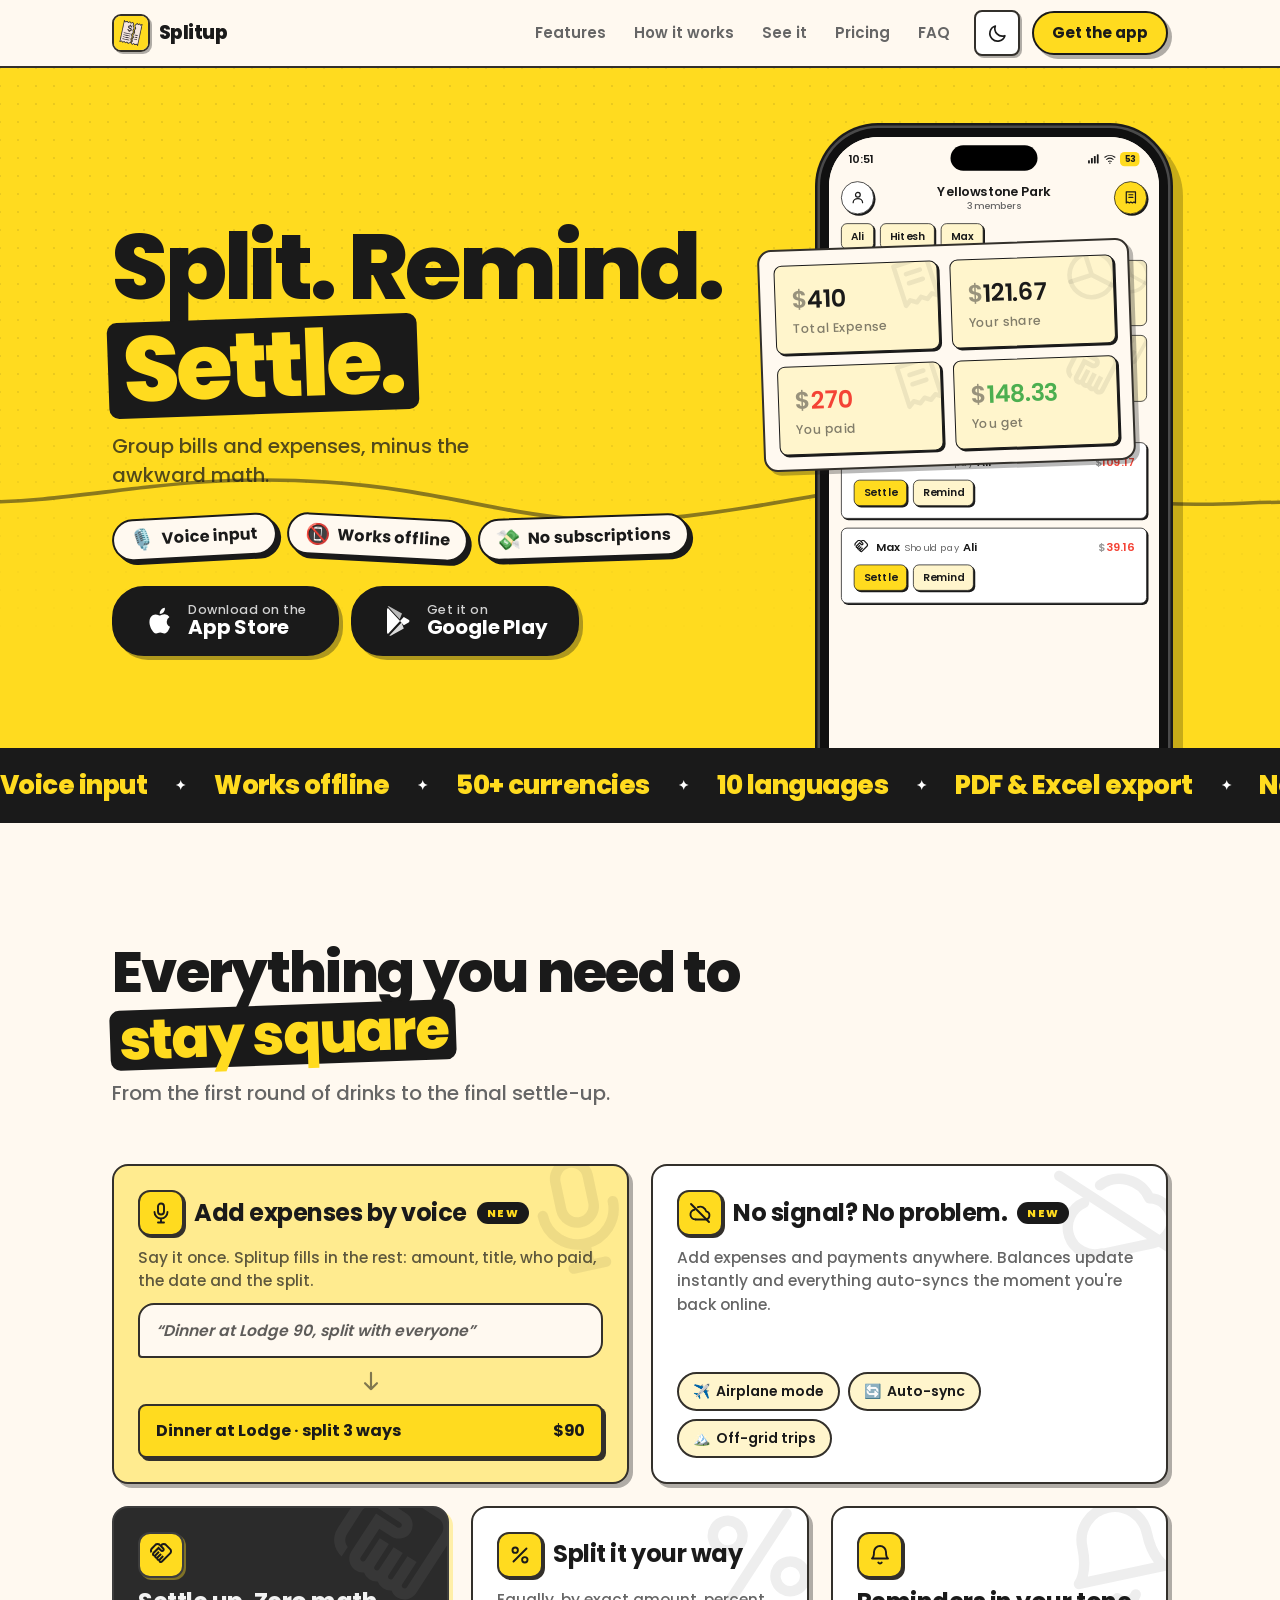
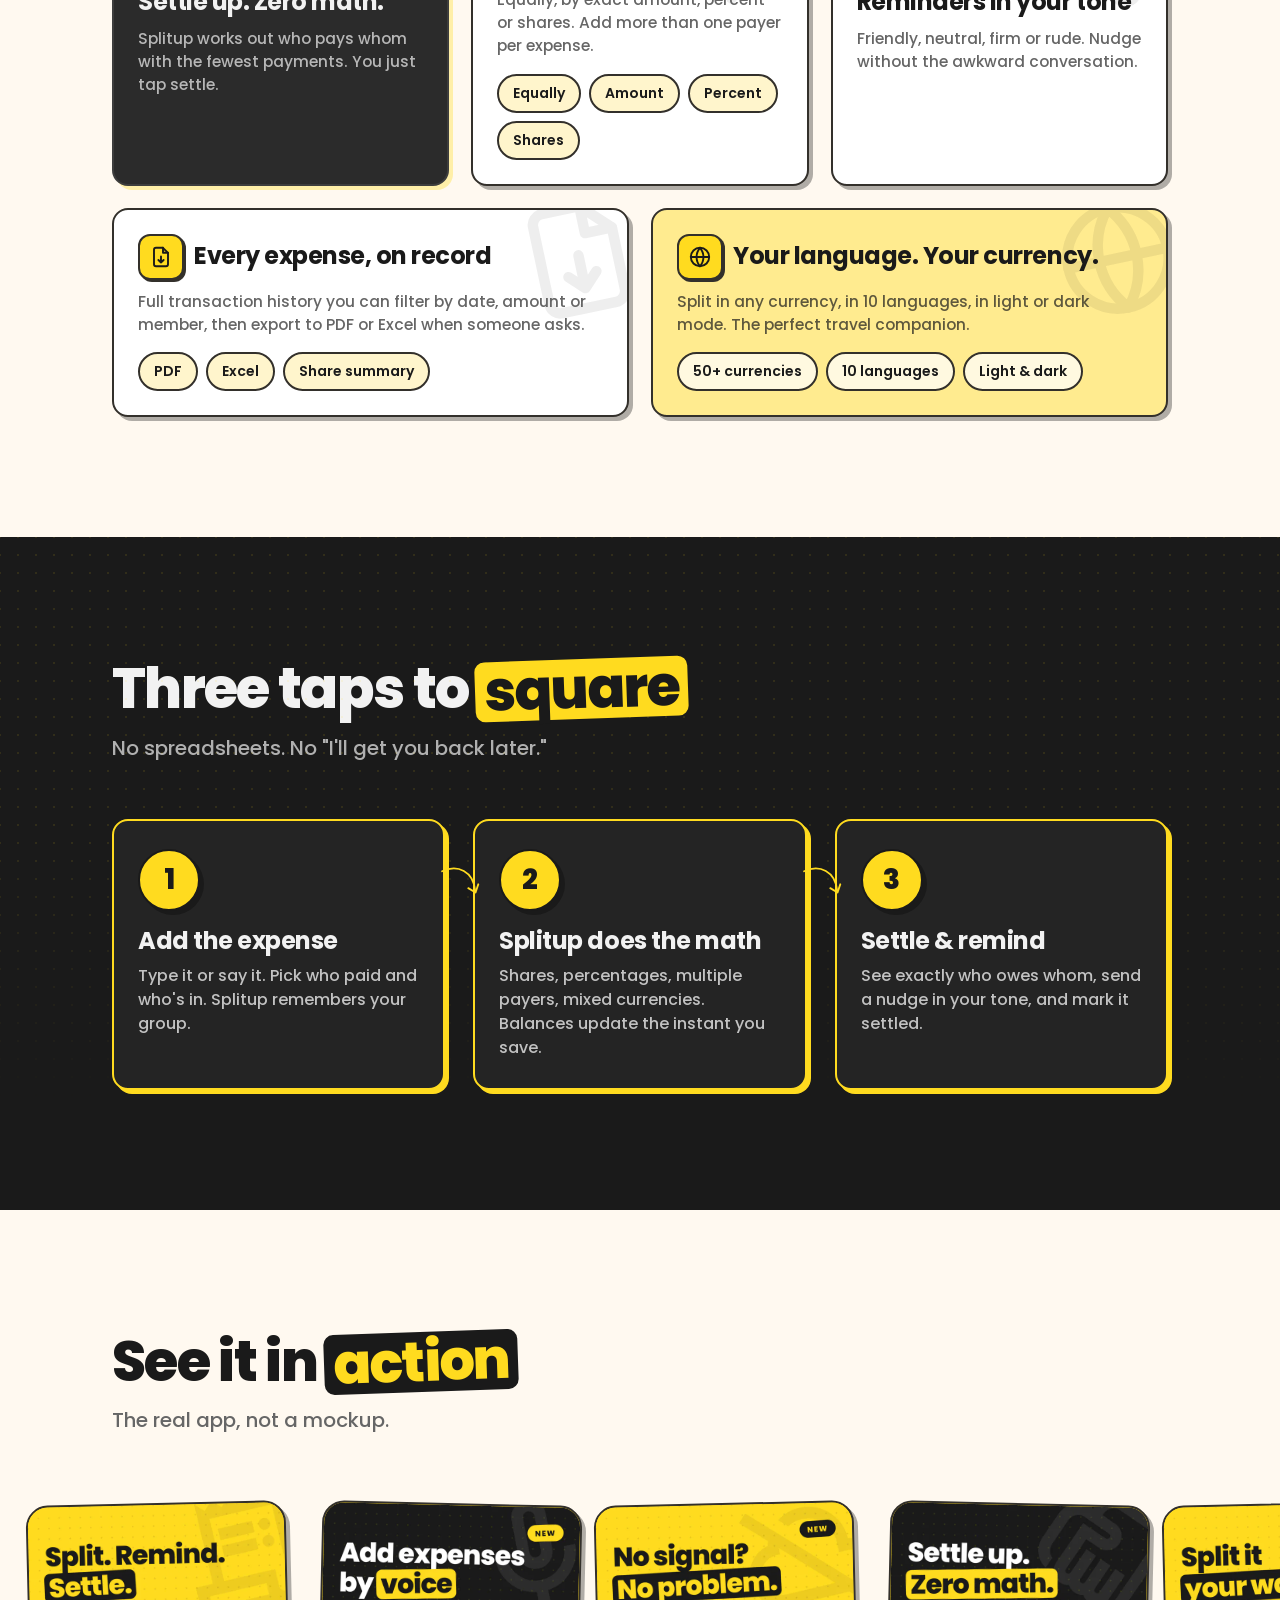
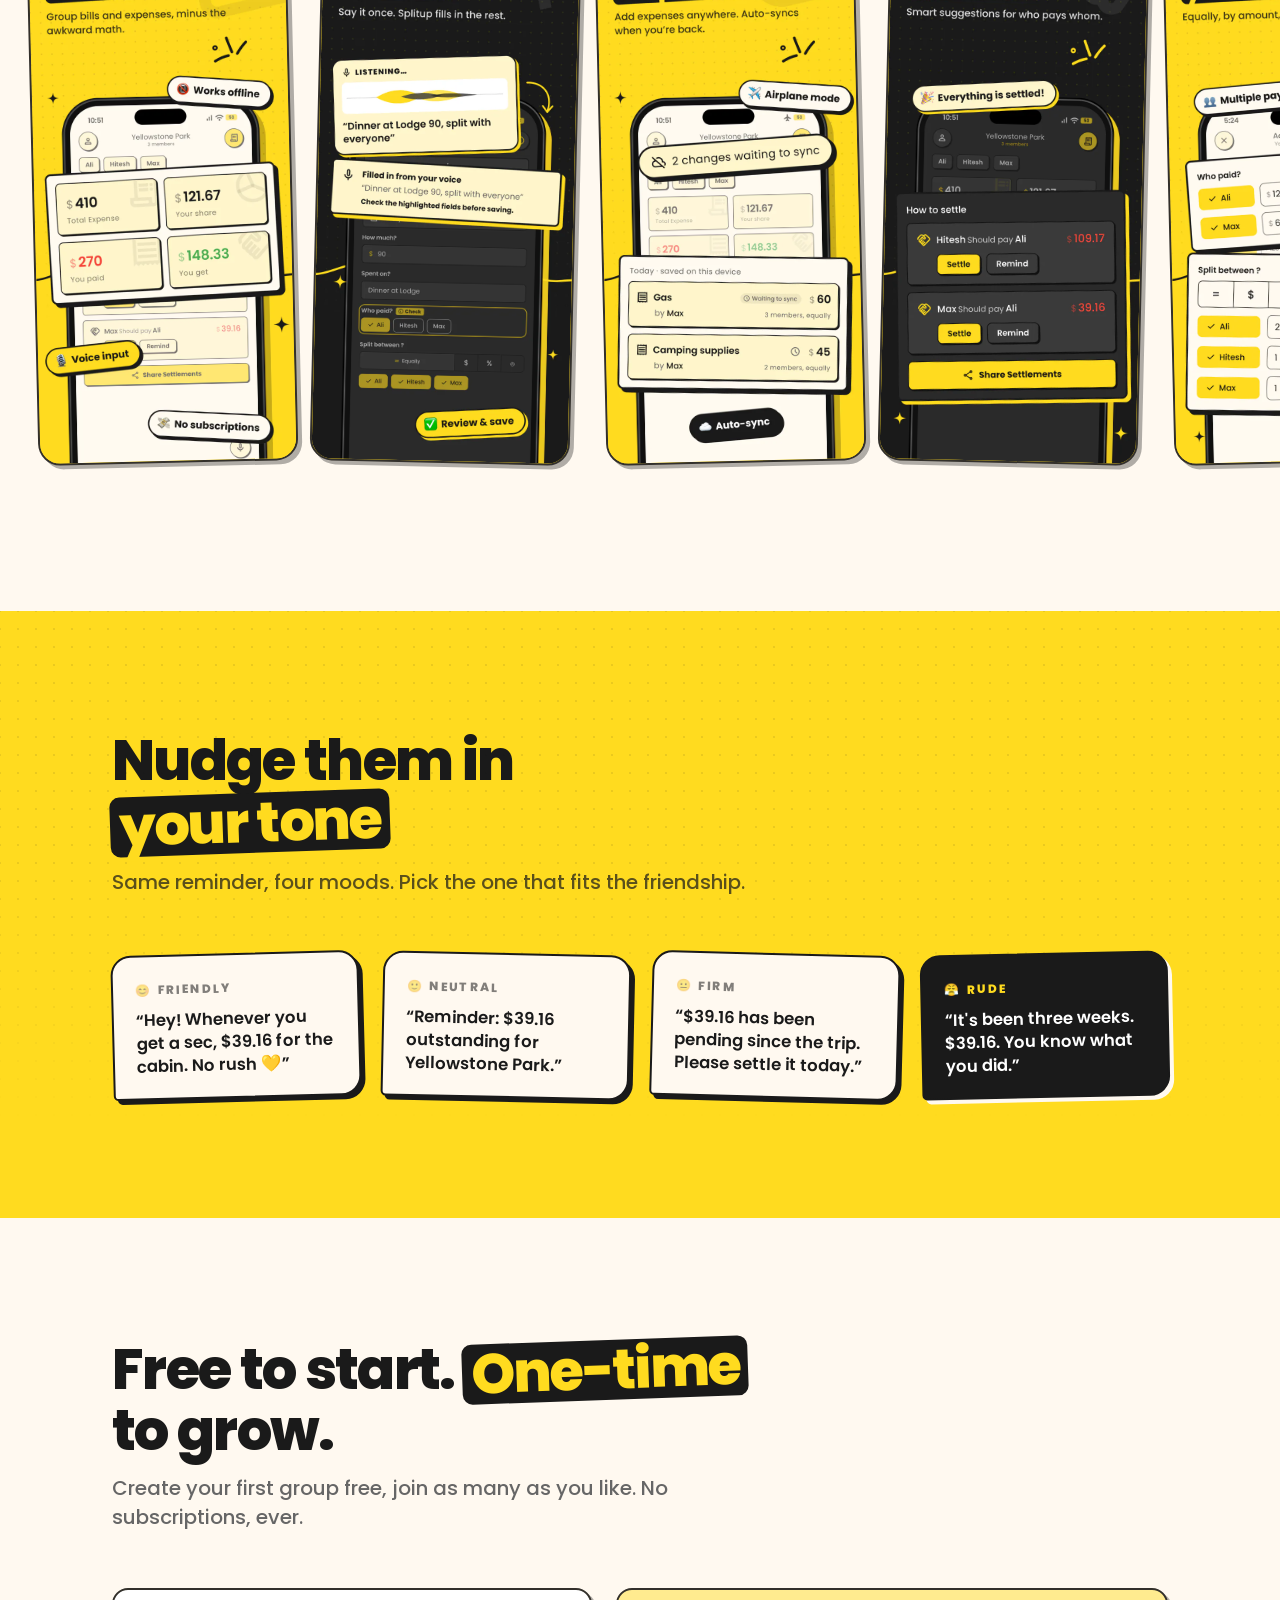
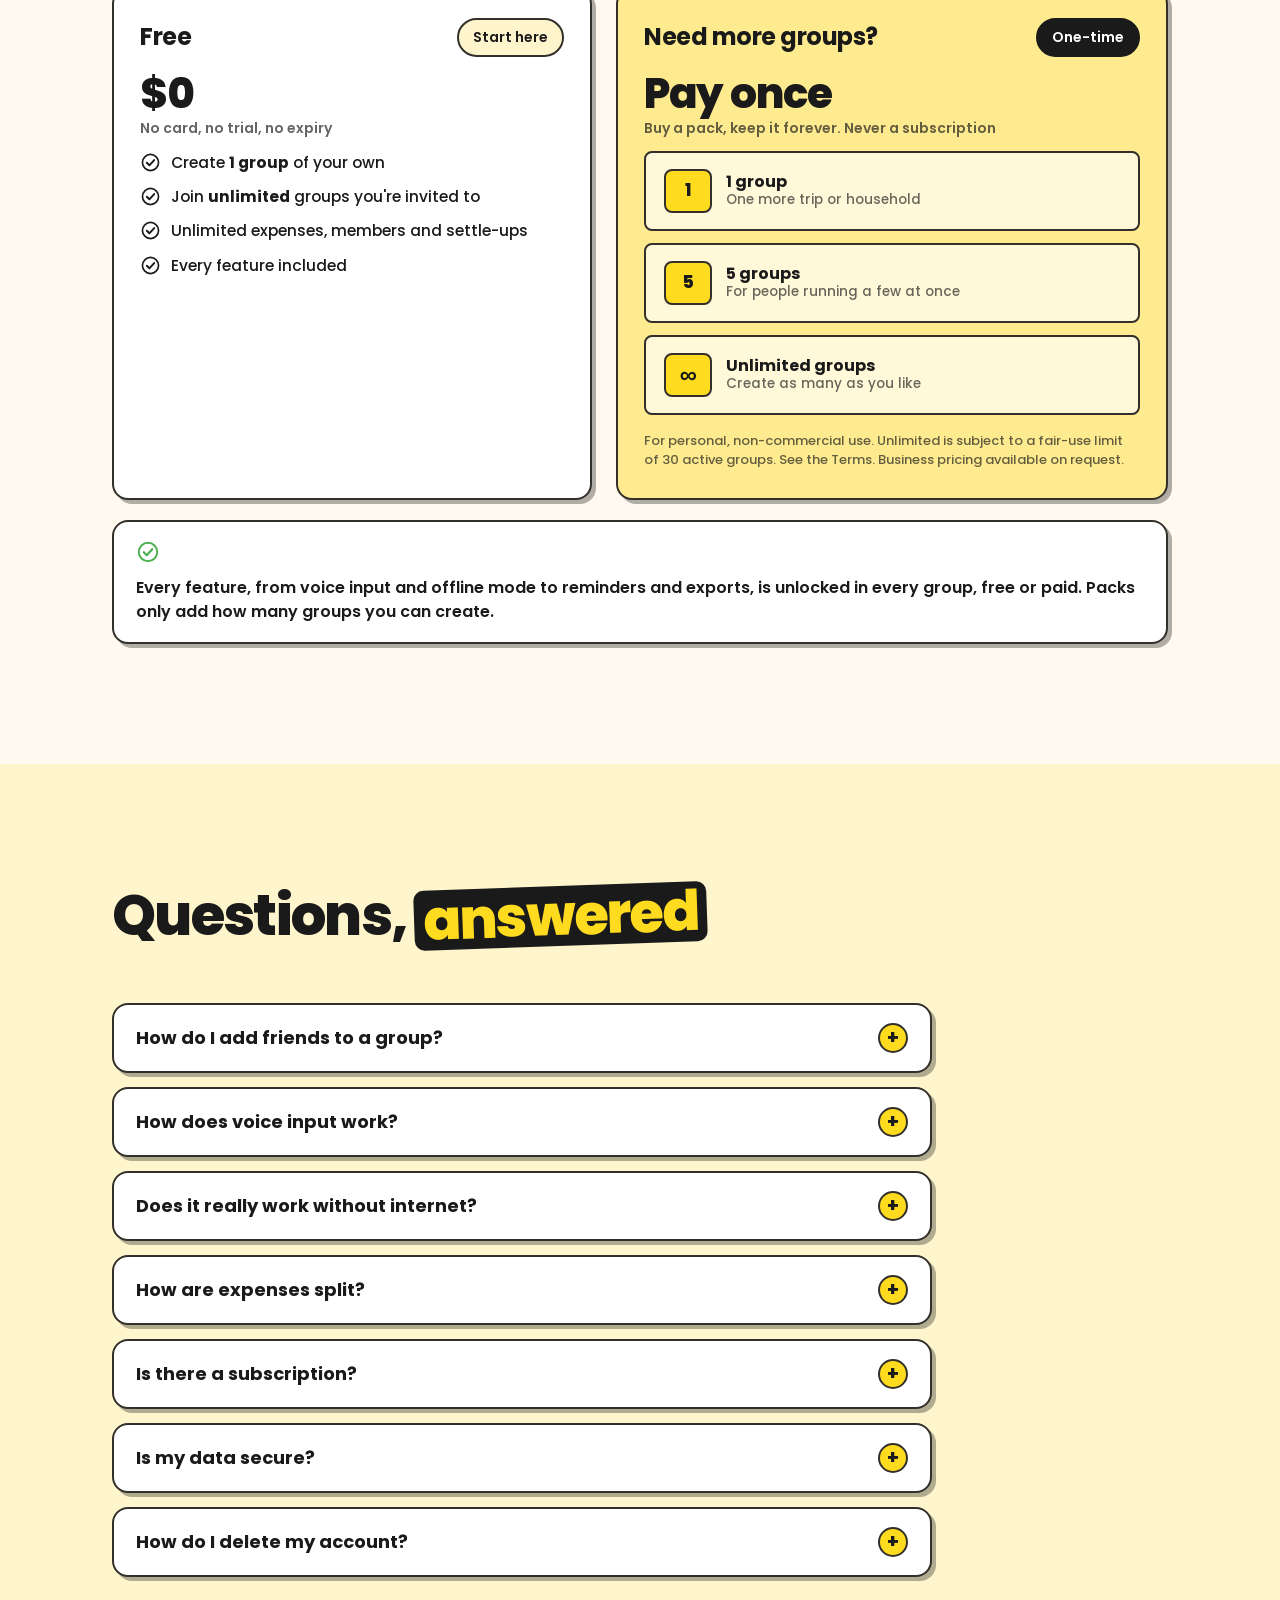
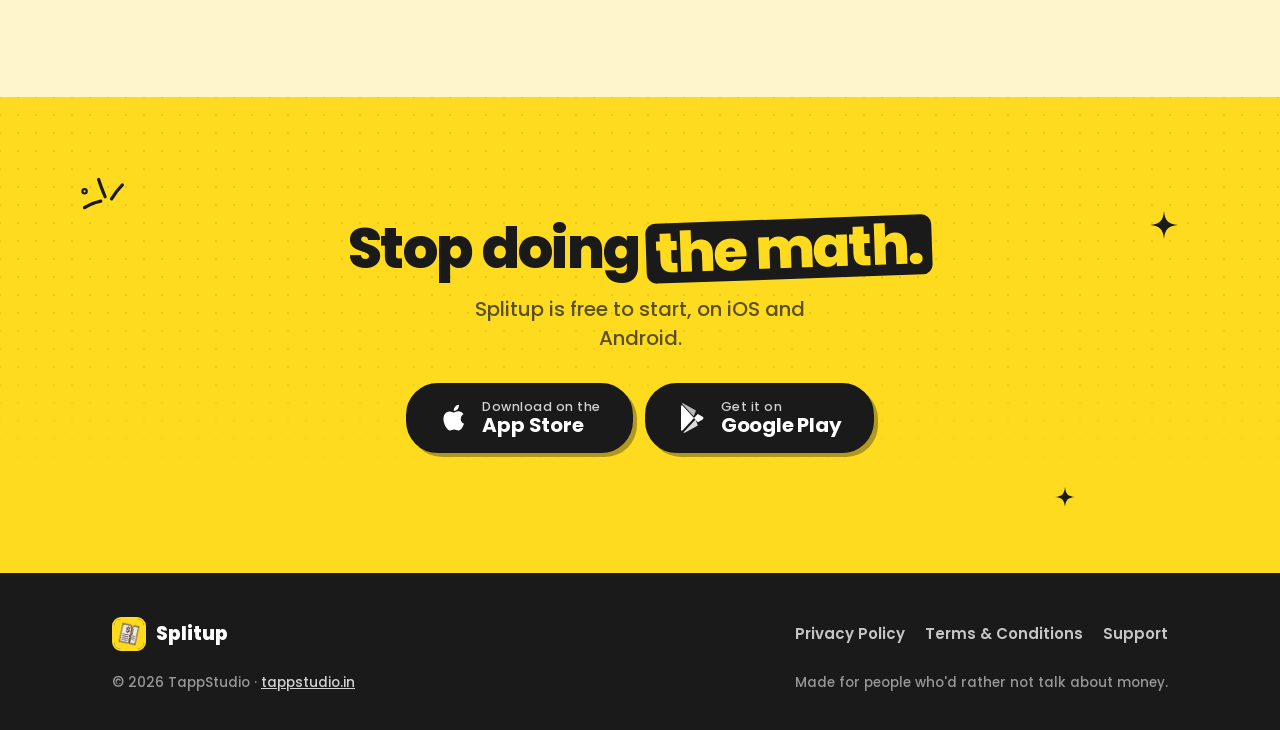
==== commit ce70918e: "Refactor topbar styles for improved layout and accessibility" ====
--- a/index.html
+++ b/index.html
@@ -142,7 +142,7 @@
               </div>
               <div class="topbar">
                 <span class="round-btn"><svg aria-hidden="true"><use href="#i-person"/></svg></span>
-                <span><span class="gname">Yellowstone Park</span><span class="gmembers">3 members</span></span>
+                <span class="gtitle"><span class="gname">Yellowstone Park</span><span class="gmembers">3 members</span></span>
                 <span class="round-btn yellow"><svg aria-hidden="true"><use href="#i-receipt"/></svg></span>
               </div>
               <div class="app-content">
@@ -380,10 +380,10 @@
         </div>
         <p class="plan-price">$0<small>No card, no trial, no expiry</small></p>
         <ul>
-          <li><svg aria-hidden="true"><use href="#i-check"/></svg>Create <strong>1 group</strong> of your own</li>
-          <li><svg aria-hidden="true"><use href="#i-check"/></svg>Join <strong>unlimited</strong> groups you're invited to</li>
-          <li><svg aria-hidden="true"><use href="#i-check"/></svg>Unlimited expenses, members and settle-ups</li>
-          <li><svg aria-hidden="true"><use href="#i-check"/></svg>Every feature included</li>
+          <li><svg aria-hidden="true"><use href="#i-check"/></svg><span>Create <strong>1 group</strong> of your own</span></li>
+          <li><svg aria-hidden="true"><use href="#i-check"/></svg><span>Join <strong>unlimited</strong> groups you're invited to</span></li>
+          <li><svg aria-hidden="true"><use href="#i-check"/></svg><span>Unlimited expenses, members and settle-ups</span></li>
+          <li><svg aria-hidden="true"><use href="#i-check"/></svg><span>Every feature included</span></li>
         </ul>
       </div>
 
--- a/style.css
+++ b/style.css
@@ -599,8 +599,9 @@
 }
 
 .topbar { display: flex; align-items: center; justify-content: space-between; padding: 18px 16px 6px; }
-.topbar .gname { font-size: 17px; font-weight: 600; text-align: center; }
-.topbar .gmembers { font-size: 12.5px; color: var(--a-fg2); text-align: center; }
+.topbar .gtitle { flex: 1; min-width: 0; text-align: center; }
+.topbar .gname { display: block; font-size: 17px; font-weight: 600; line-height: 1.2; }
+.topbar .gmembers { display: block; margin-top: 1px; font-size: 12.5px; line-height: 1.2; color: var(--a-fg2); }
 .round-btn {
   display: flex; align-items: center; justify-content: center;
   width: 44px; height: 44px; flex: none;
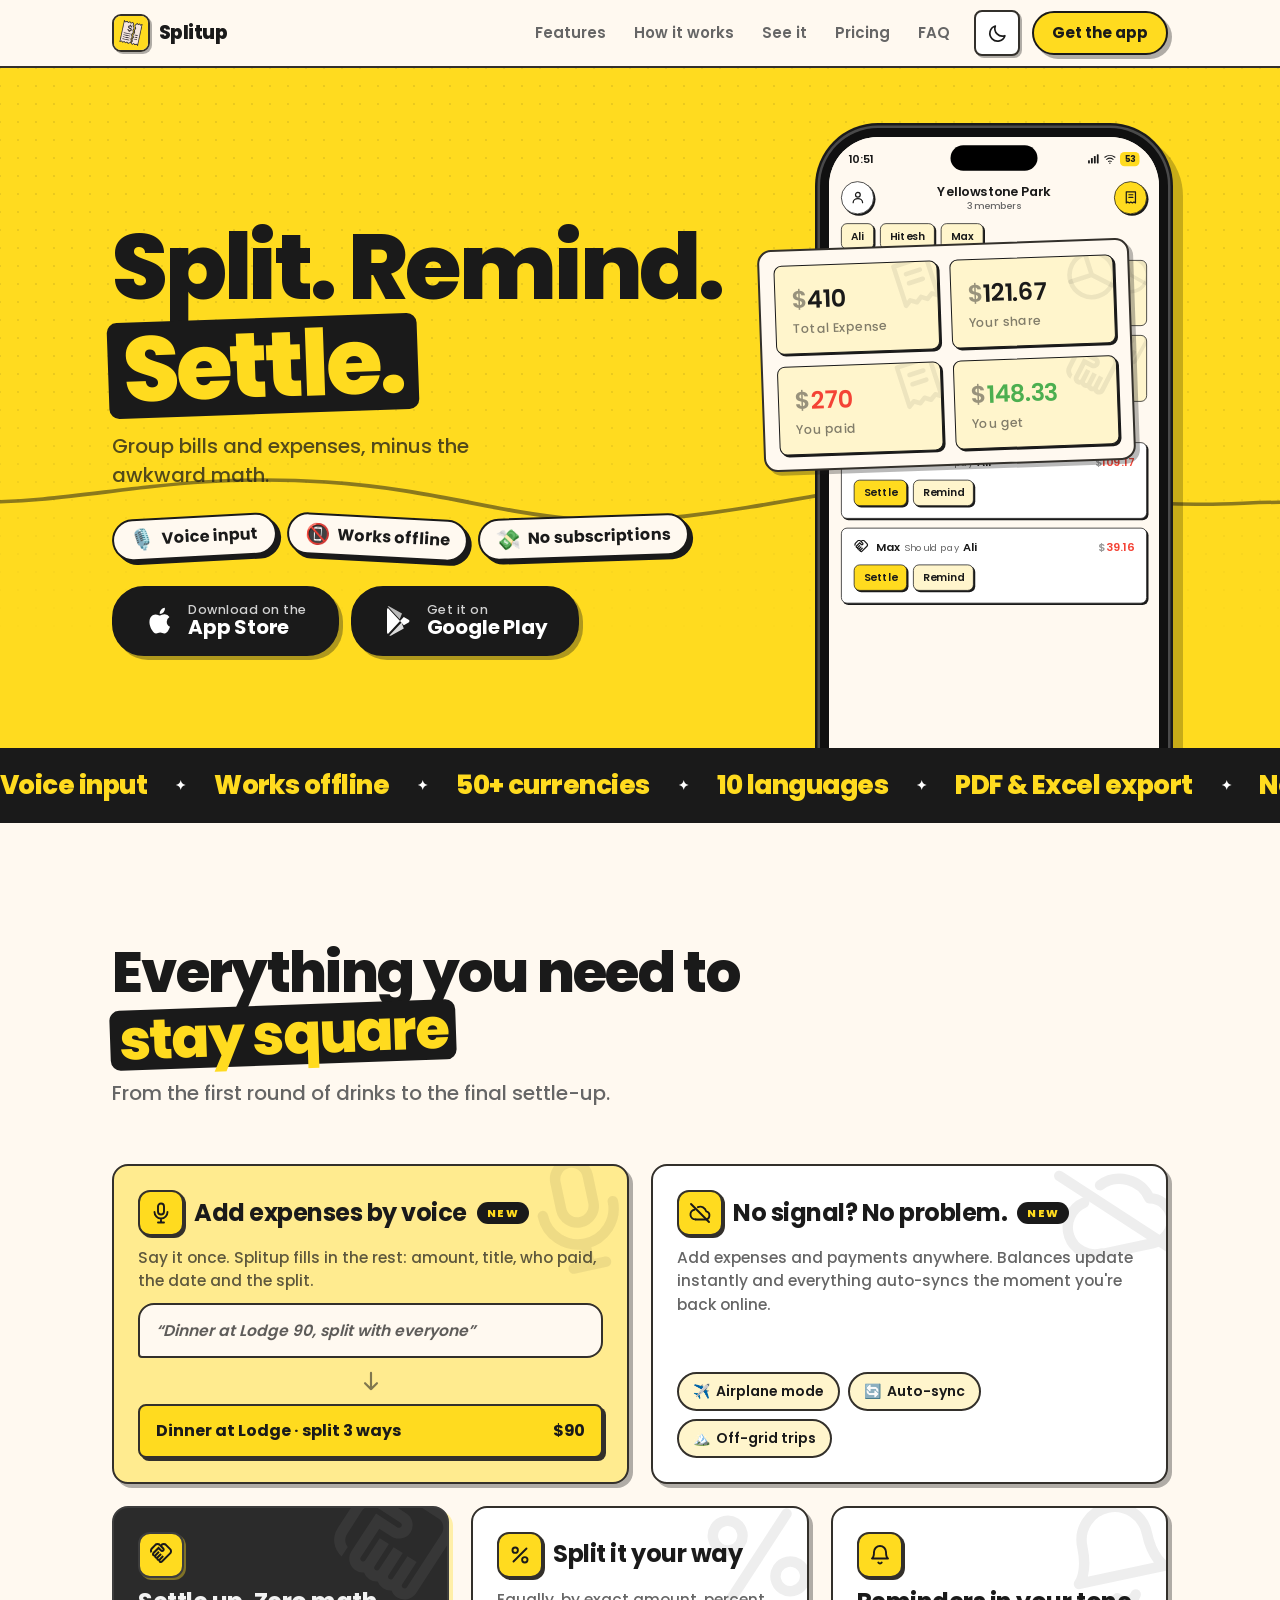
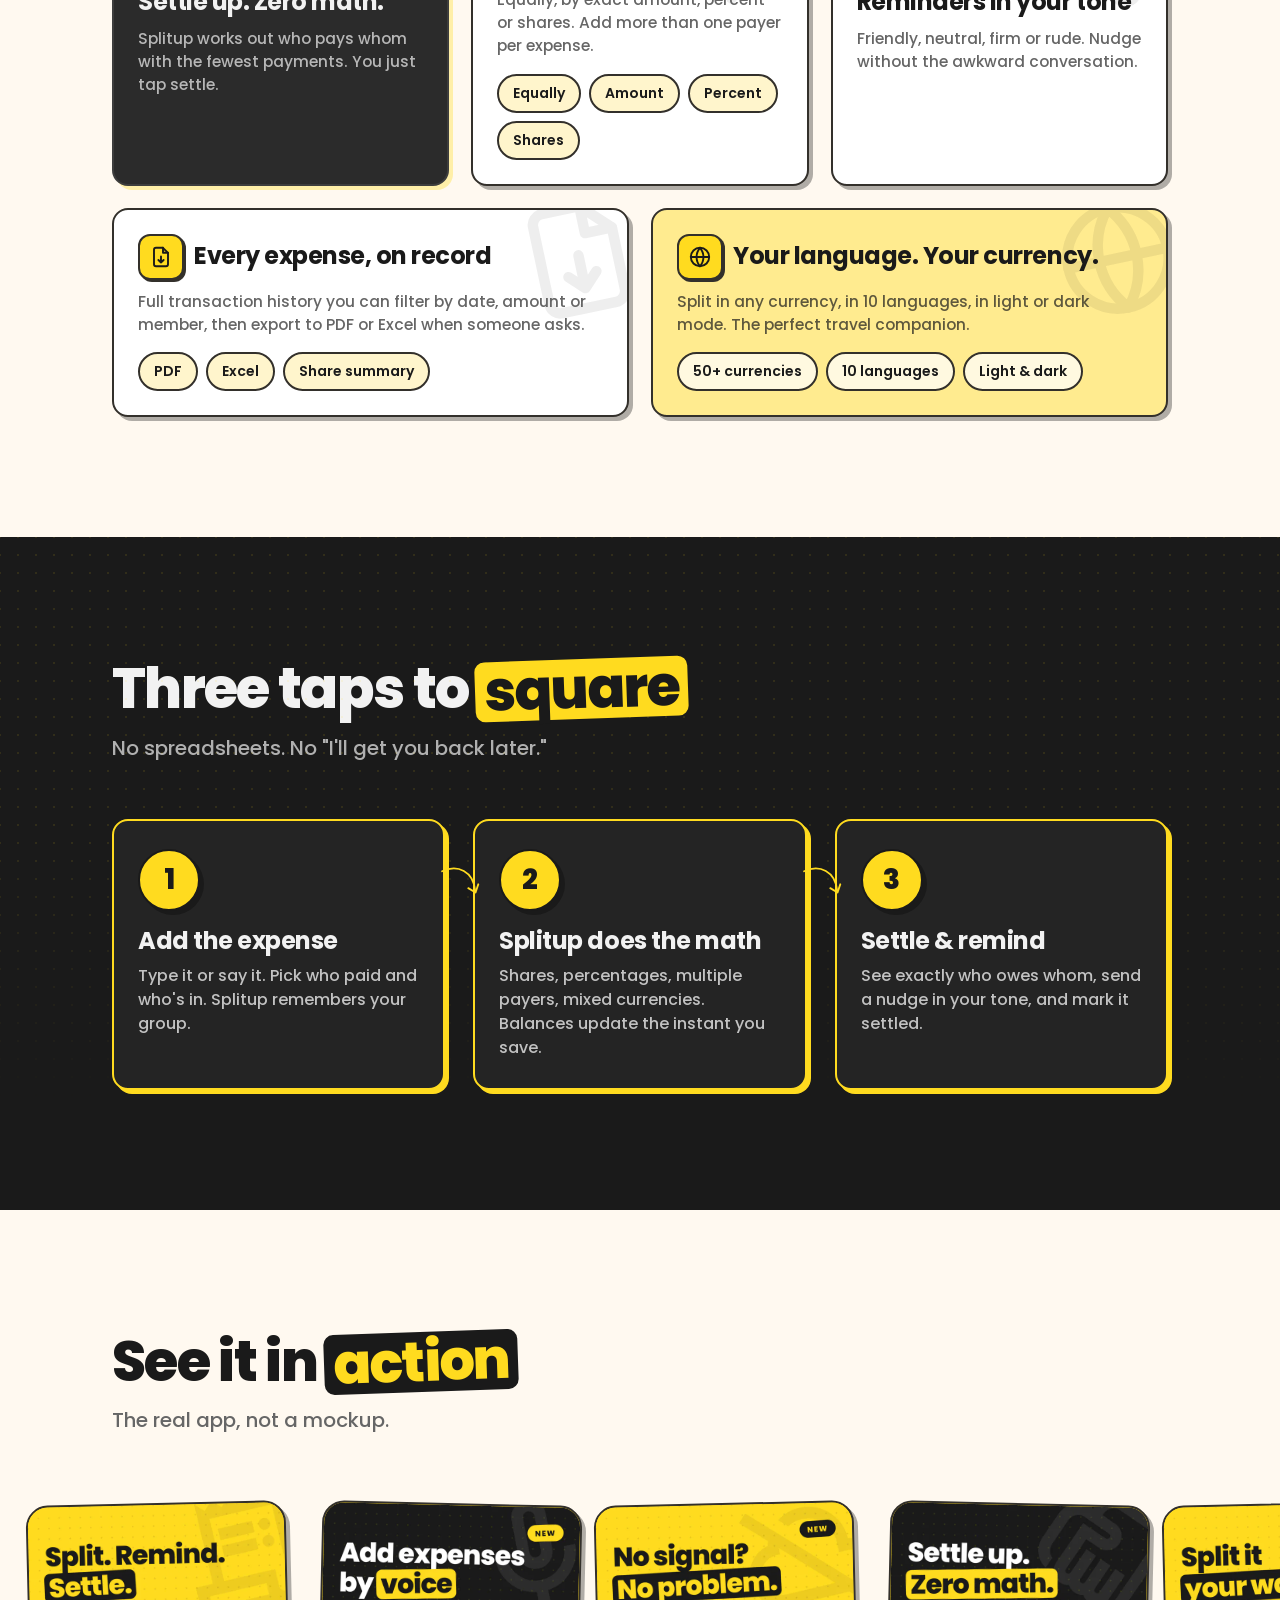
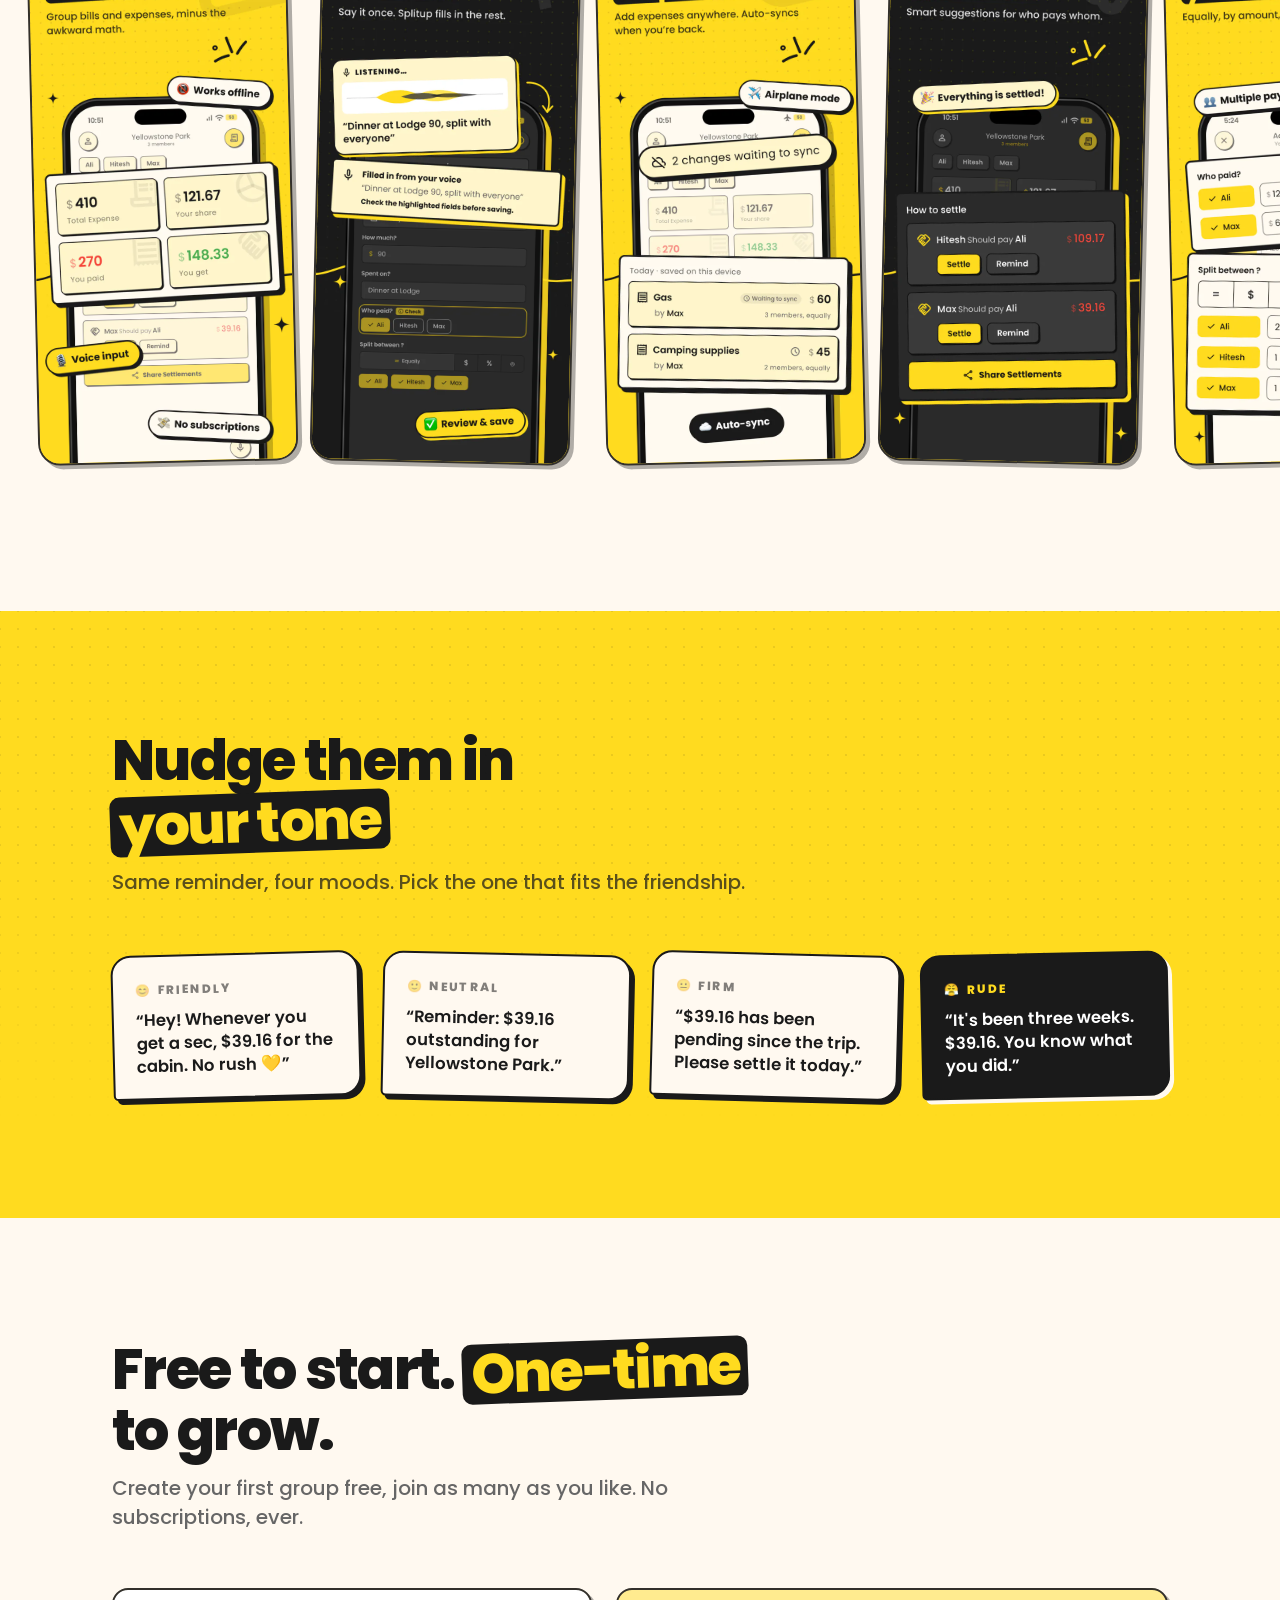
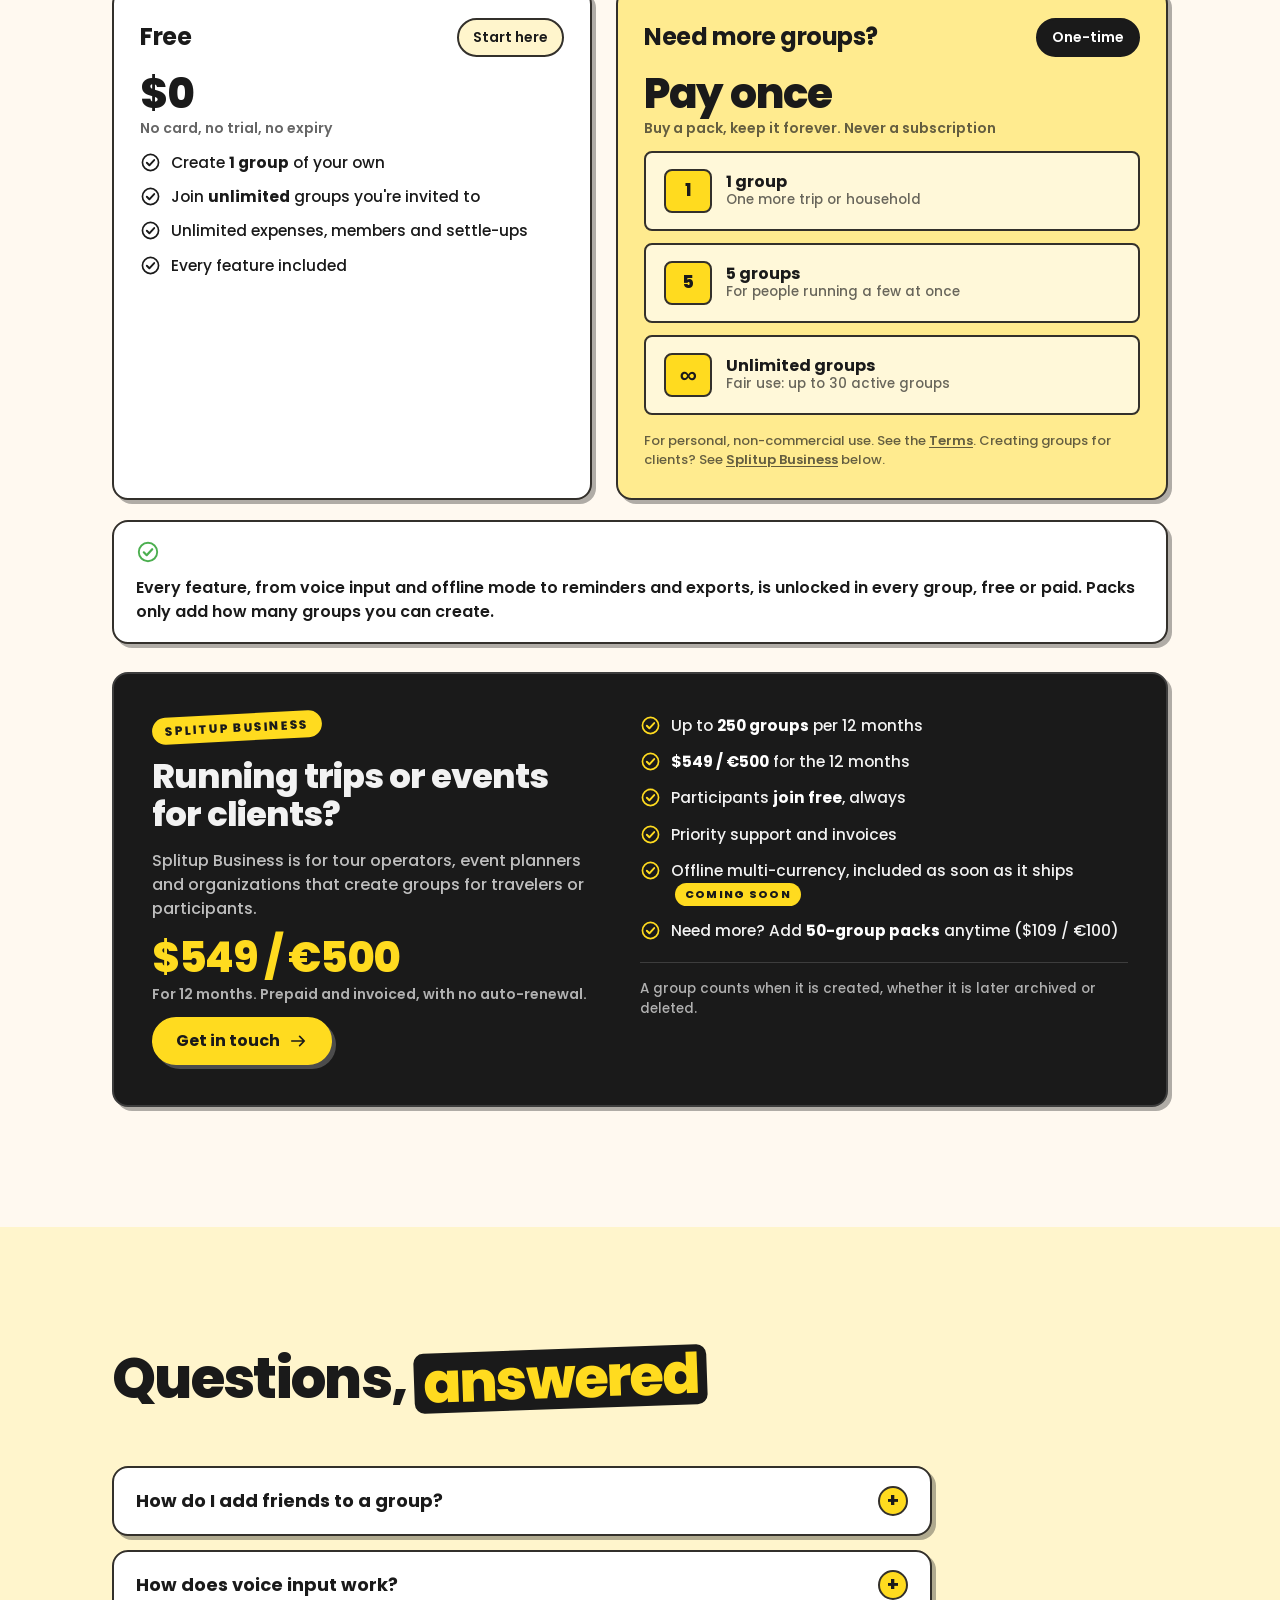
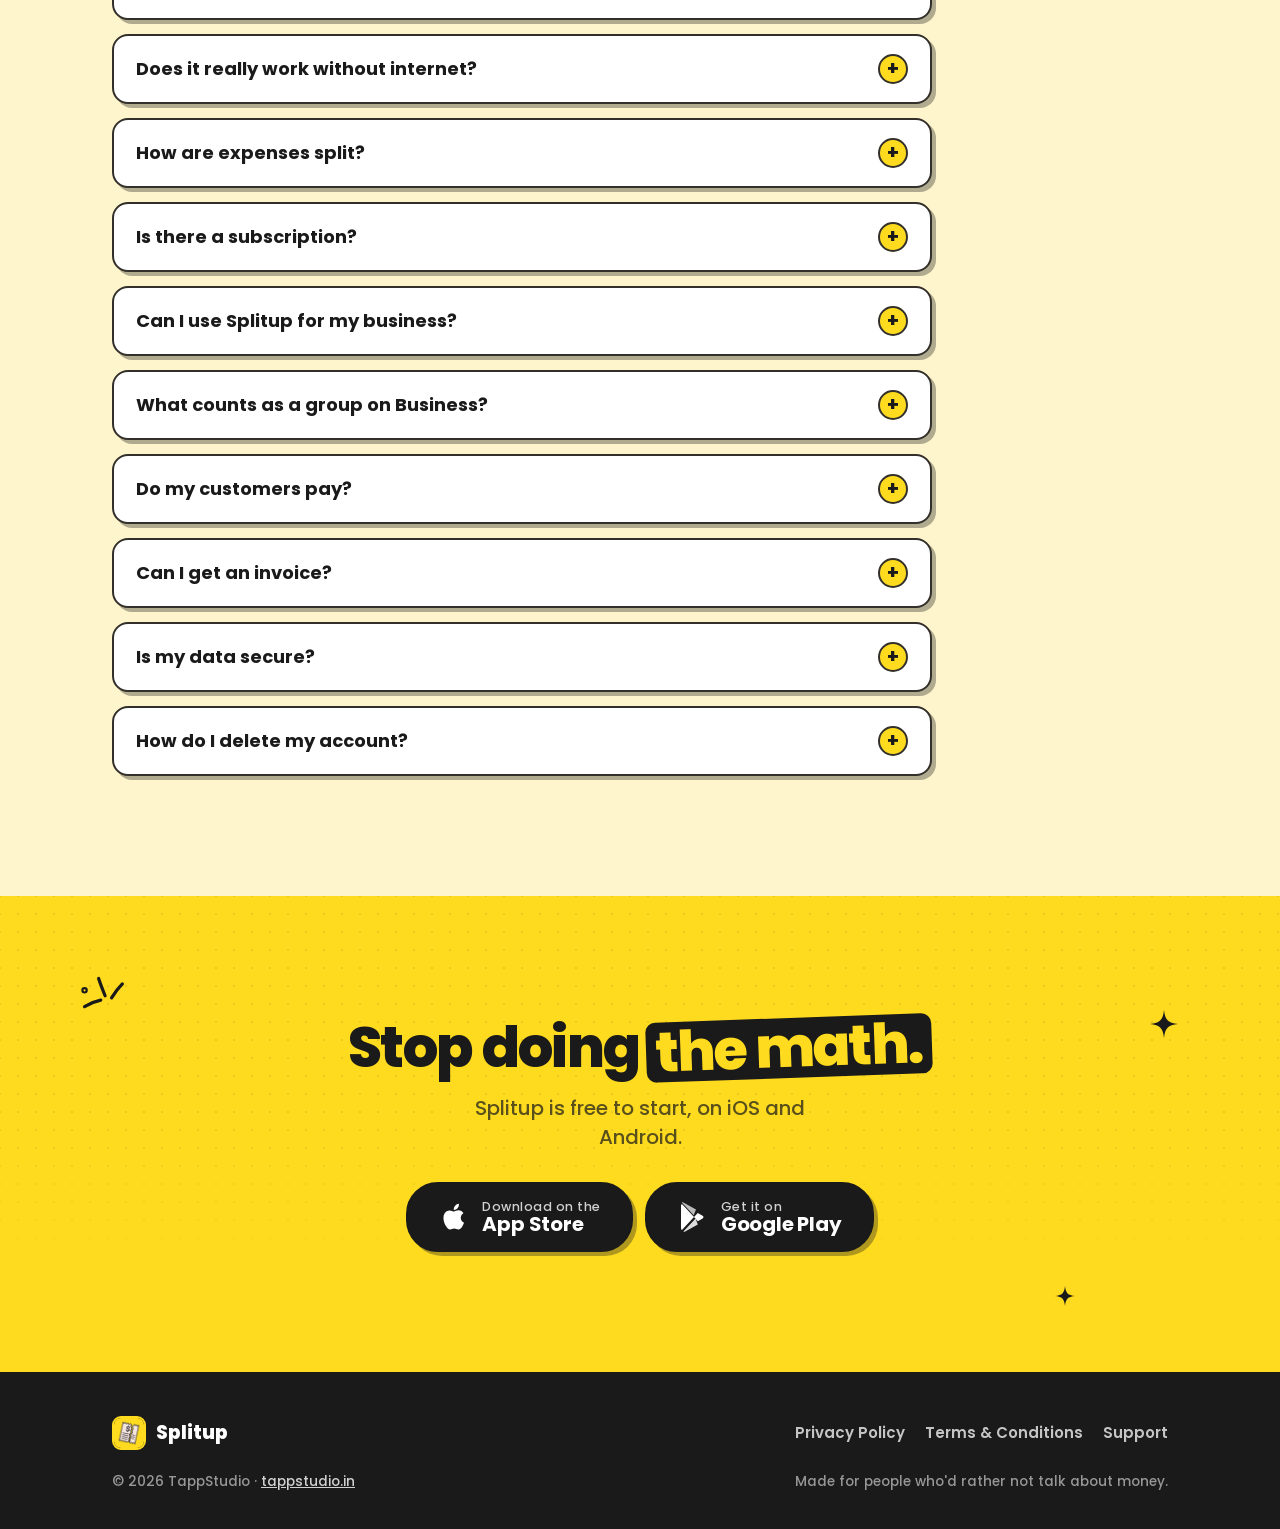
==== commit 2dd2e744: "Add Splitup Business pricing details and update effective dates in legal documents" ====
--- a/index.html
+++ b/index.html
@@ -404,10 +404,10 @@
           </div>
           <div class="pack">
             <span class="pack-n inf">&infin;</span>
-            <span class="pack-t">Unlimited groups<small>Create as many as you like</small></span>
+            <span class="pack-t">Unlimited groups<small>Fair use: up to 30 active groups</small></span>
           </div>
         </div>
-        <p class="plan-note">For personal, non-commercial use. Unlimited is subject to a fair-use limit of 30 active groups. See the <a href="/terms/">Terms</a>. Business pricing available on request.</p>
+        <p class="plan-note">For personal, non-commercial use. See the <a href="/terms/">Terms</a>. Creating groups for clients? See <a href="#business">Splitup Business</a> below.</p>
       </div>
     </div>
 
@@ -415,6 +415,27 @@
       <svg aria-hidden="true"><use href="#i-check"/></svg>
       Every feature, from voice input and offline mode to reminders and exports, is unlocked in every group, free or paid. Packs only add how many groups you can create.
     </p>
+
+    <div class="biz" id="business">
+      <div class="biz-intro">
+        <span class="kicker">Splitup Business</span>
+        <h3 class="biz-title">Running trips or events for clients?</h3>
+        <p>Splitup Business is for tour operators, event planners and organizations that create groups for travelers or participants.</p>
+        <p class="biz-price">$549 / €500<small>For 12 months. Prepaid and invoiced, with no auto-renewal.</small></p>
+        <a class="btn btn-yellow" href="mailto:tappstudio.in@gmail.com?subject=Splitup%20Business%20enquiry">Get in touch<svg width="20" height="20" aria-hidden="true"><use href="#i-arrow-right"/></svg></a>
+      </div>
+      <div class="biz-points">
+        <ul>
+          <li><svg aria-hidden="true"><use href="#i-check"/></svg><span>Up to <strong>250 groups</strong> per 12 months</span></li>
+          <li><svg aria-hidden="true"><use href="#i-check"/></svg><span><strong>$549 / €500</strong> for the 12 months</span></li>
+          <li><svg aria-hidden="true"><use href="#i-check"/></svg><span>Participants <strong>join free</strong>, always</span></li>
+          <li><svg aria-hidden="true"><use href="#i-check"/></svg><span>Priority support and invoices</span></li>
+          <li><svg aria-hidden="true"><use href="#i-check"/></svg><span>Offline multi-currency, included as soon as it ships <span class="tag">Coming soon</span></span></li>
+          <li><svg aria-hidden="true"><use href="#i-check"/></svg><span>Need more? Add <strong>50-group packs</strong> anytime ($109 / €100)</span></li>
+        </ul>
+        <p class="biz-note">A group counts when it is created, whether it is later archived or deleted.</p>
+      </div>
+    </div>
   </div>
 </section>
 
@@ -443,7 +464,23 @@
       </details>
       <details class="qa">
         <summary>Is there a subscription?<span class="qa-plus" aria-hidden="true">+</span></summary>
-        <div class="qa-body">No, never. You can create one group and join unlimited groups for free. If you need to create more, you buy a one-time pack of 1, 5 or unlimited groups. Pay once and keep it. Every feature is included in every group either way.</div>
+        <div class="qa-body">No, never. You can create one group and join unlimited groups for free. If you need to create more, you buy a one-time pack of 1, 5 or unlimited groups. Pay once and keep it. Every feature is included in every group either way. <a href="#business">Splitup Business</a> isn't a subscription either: it's a prepaid 12-month group allowance, invoiced once, with no recurring charge and no auto-renewal.</div>
+      </details>
+      <details class="qa">
+        <summary>Can I use Splitup for my business?<span class="qa-plus" aria-hidden="true">+</span></summary>
+        <div class="qa-body">Yes. The free plan and group packs are for personal, non-commercial use. Organizations that create groups for clients, like tour operators and event planners, should use <a href="#business">Splitup Business</a>.</div>
+      </details>
+      <details class="qa">
+        <summary>What counts as a group on Business?<span class="qa-plus" aria-hidden="true">+</span></summary>
+        <div class="qa-body">Each group you create within your 12 months, including groups you later archive or delete. Joining a group never counts.</div>
+      </details>
+      <details class="qa">
+        <summary>Do my customers pay?<span class="qa-plus" aria-hidden="true">+</span></summary>
+        <div class="qa-body">No. Anyone you invite joins free, always.</div>
+      </details>
+      <details class="qa">
+        <summary>Can I get an invoice?<span class="qa-plus" aria-hidden="true">+</span></summary>
+        <div class="qa-body">Yes, on request for Business. Personal packs are bought through the App Store or Google Play, which send you their own receipt.</div>
       </details>
       <details class="qa">
         <summary>Is my data secure?<span class="qa-plus" aria-hidden="true">+</span></summary>
--- a/style.css
+++ b/style.css
@@ -1014,6 +1014,35 @@
    --yellow-container (dark in dark mode) while --fg is pinned to ink, which
    left dark-on-dark. Give this chip its own solid pairing instead. */
 .plan-featured .chip { background: var(--ink); border-color: var(--ink); color: #ffffff; }
+.plan-note a { font-weight: 600; text-decoration: underline; text-underline-offset: 2px; }
+
+/* Business: an ink card in both themes. Its own shadow uses the page's
+   --shadow-col, so the colors it needs inside are set on the children. */
+.biz {
+  display: grid; gap: 28px;
+  margin-top: 28px; padding: 30px 24px;
+  border: var(--w-border) solid #3d3d3d;
+  border-radius: var(--r-lg);
+  background: var(--ink); color: #f2f2f2;
+  box-shadow: var(--w-shadow) var(--shadow-col);
+}
+@media (min-width: 720px) { .biz { padding: 40px 38px; } }
+@media (min-width: 860px) { .biz { grid-template-columns: 1fr 1.1fr; gap: 44px; align-items: start; } }
+.biz-intro { display: flex; flex-direction: column; align-items: flex-start; gap: 16px; }
+.biz-intro > p { color: rgba(255,255,255,.72); font-size: 16px; }
+.biz .kicker { background: var(--yellow); color: var(--ink); }
+.biz-title { font-size: clamp(24px, 6vw, 34px); font-weight: 800; line-height: 1.12; letter-spacing: -.03em; }
+.biz-intro .biz-price { color: var(--yellow); font-size: clamp(30px, 8vw, 42px); font-weight: 800; letter-spacing: -.03em; line-height: 1; }
+.biz-price small { display: block; margin-top: 8px; font-size: 14px; font-weight: 600; letter-spacing: 0; color: rgba(255,255,255,.66); }
+.biz .btn-yellow { border-color: var(--yellow); box-shadow: var(--w-shadow) rgba(255,255,255,.22); }
+.biz .btn-yellow svg { width: 20px; height: 20px; }
+@media (hover: hover) { .biz .btn-yellow:hover { box-shadow: var(--w-shadow-lg) rgba(255,255,255,.22); } }
+.biz-points ul { display: grid; gap: 13px; }
+.biz-points li { display: flex; gap: 10px; align-items: flex-start; font-size: 15.5px; font-weight: 500; }
+.biz-points li svg { width: 21px; height: 21px; flex: none; margin-top: 1px; color: var(--yellow); }
+.biz-points strong { color: #ffffff; }
+.biz-points .tag { display: inline-block; margin-left: 4px; vertical-align: 1px; background: var(--yellow); color: var(--ink); white-space: nowrap; }
+.biz-note { margin-top: 20px; padding-top: 16px; border-top: 1.5px solid #3d3d3d; font-size: 13.5px; color: rgba(255,255,255,.66); }
 
 /* ============================================================
    FAQ: native <details>, zero JS
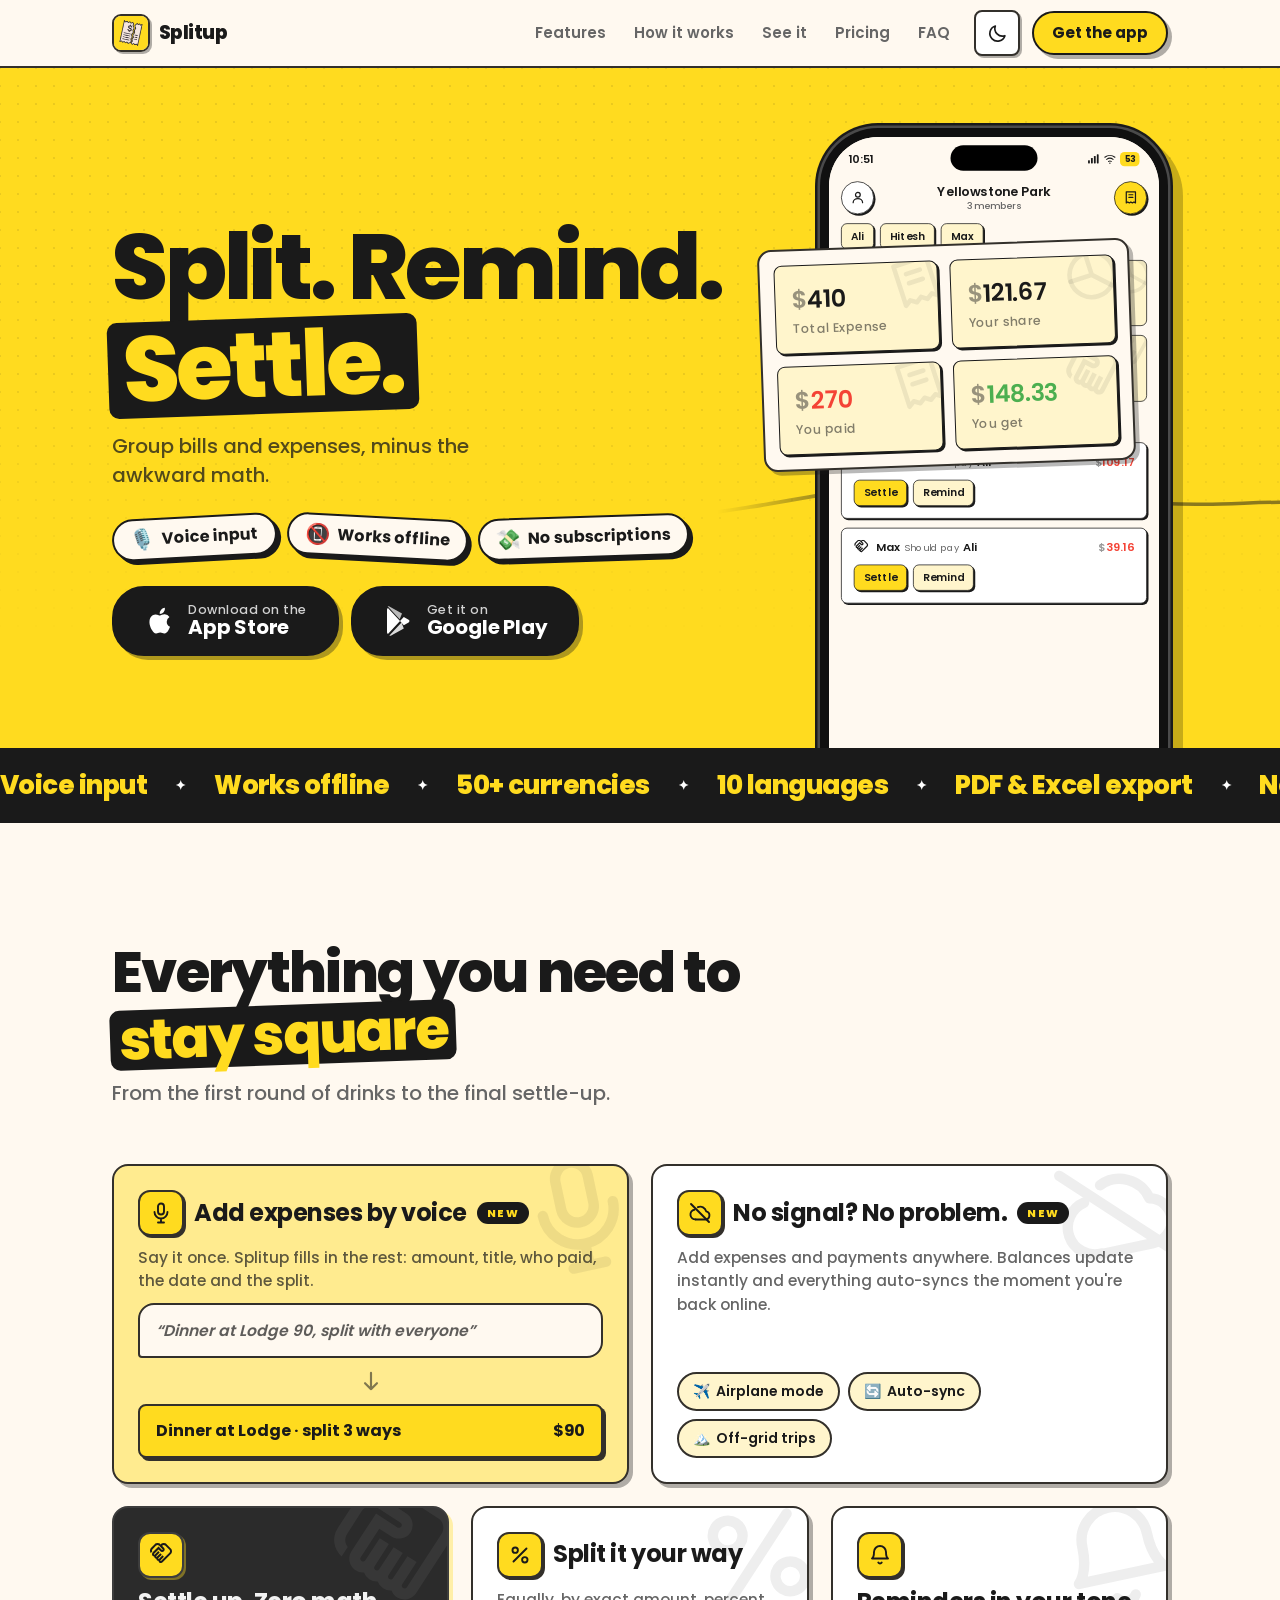
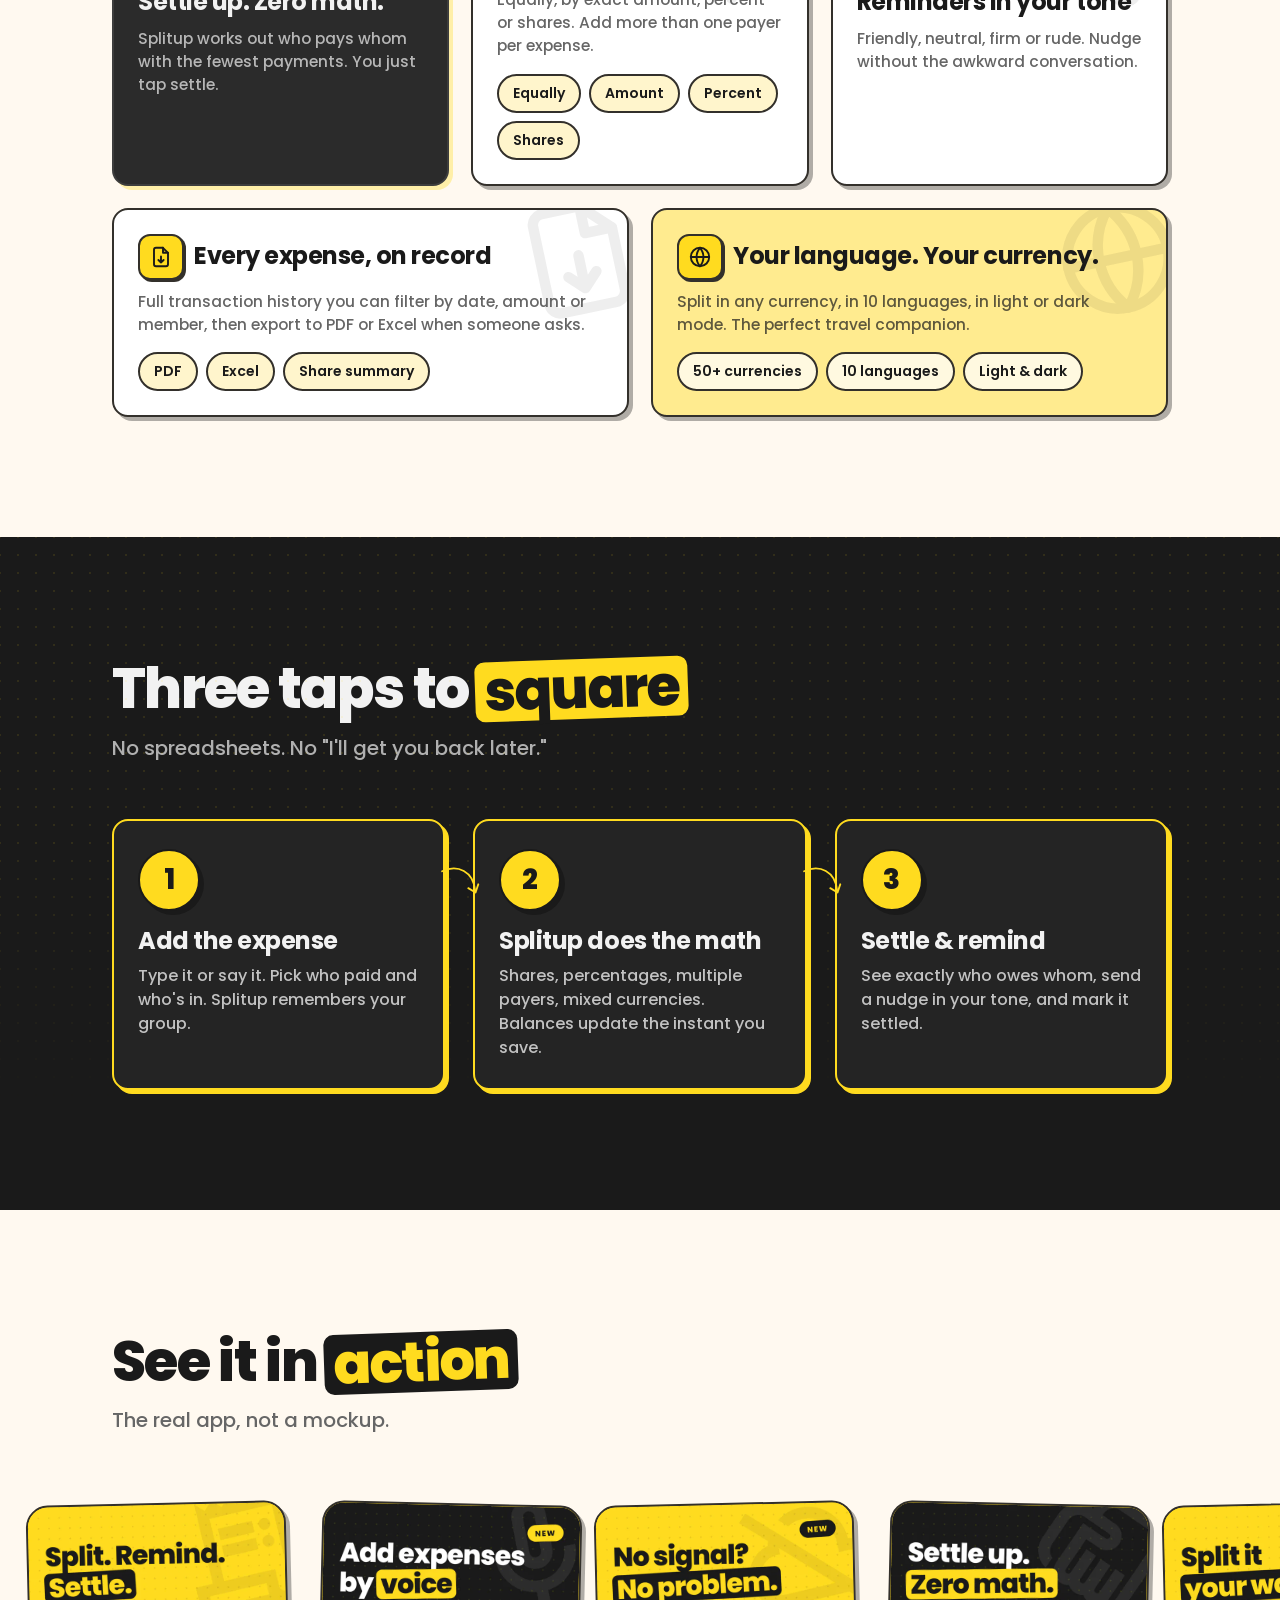
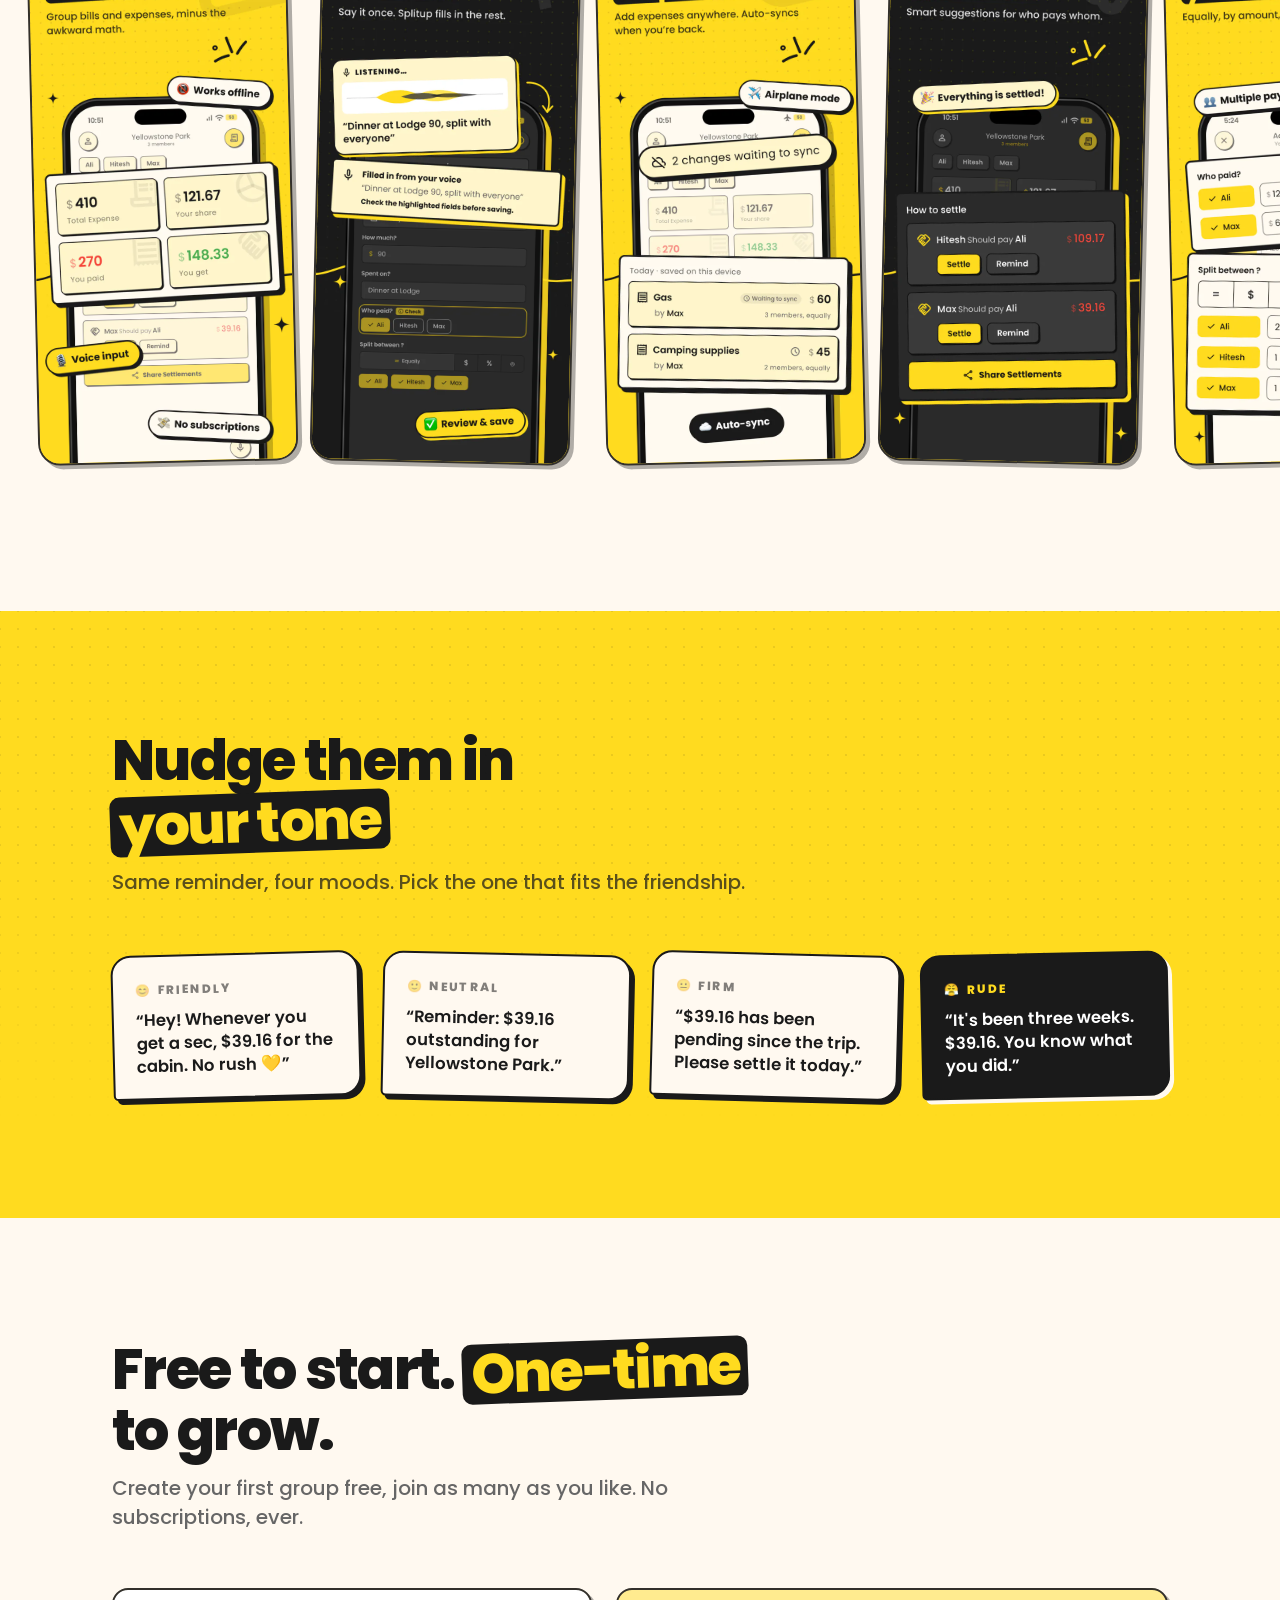
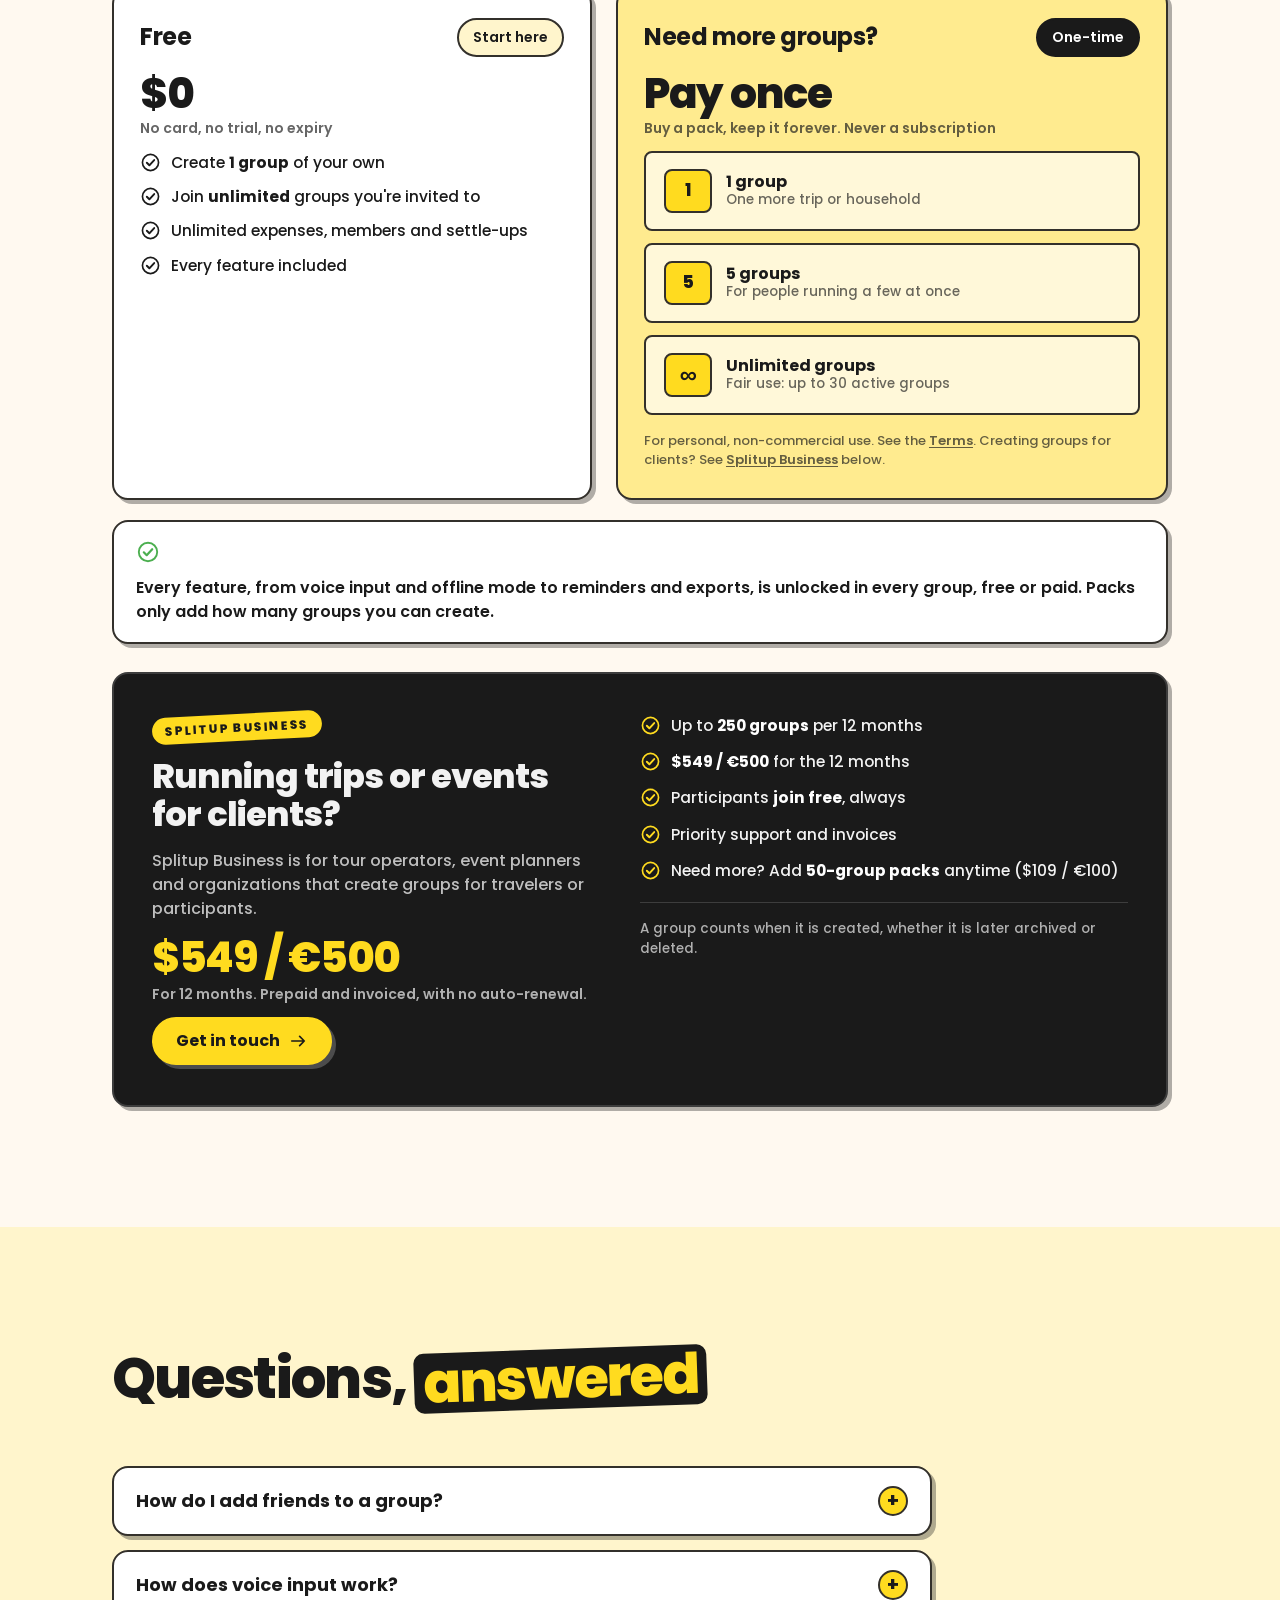
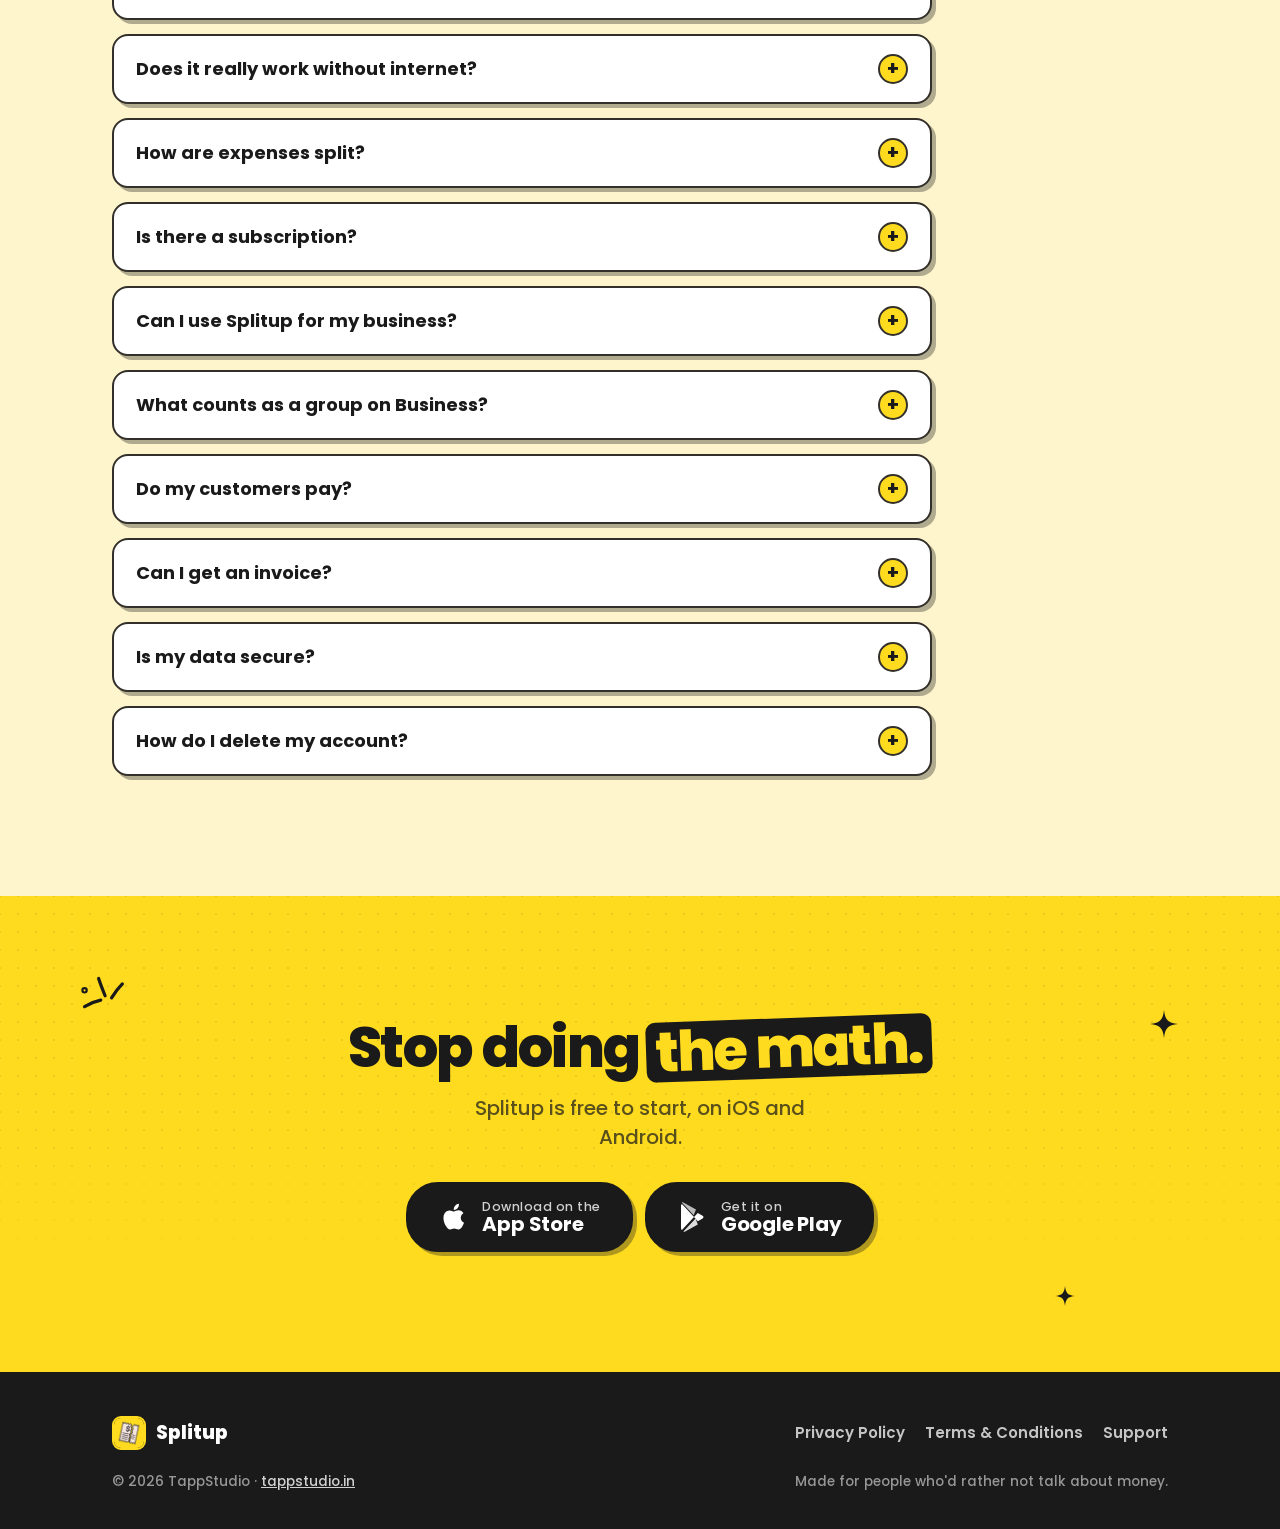
==== commit ec2a41a0: "Enhance hero section styles and update business pricing details for clarity" ====
--- a/index.html
+++ b/index.html
@@ -108,7 +108,7 @@
 <!-- ============ Hero ============ -->
 <header class="hero">
   <div class="dots"></div>
-  <svg class="doodle" style="left:0;top:58%;width:100%;height:80px;opacity:.5" aria-hidden="true"><use href="#i-thread"/></svg>
+  <svg class="doodle hero-thread" style="left:0;top:58%;width:100%;height:80px;opacity:.5" aria-hidden="true"><use href="#i-thread"/></svg>
   <div class="wrap hero-grid">
     <div class="hero-copy">
       <h1 class="h1">Split. Remind.<br><mark>Settle.</mark></h1>
@@ -430,7 +430,6 @@
           <li><svg aria-hidden="true"><use href="#i-check"/></svg><span><strong>$549 / €500</strong> for the 12 months</span></li>
           <li><svg aria-hidden="true"><use href="#i-check"/></svg><span>Participants <strong>join free</strong>, always</span></li>
           <li><svg aria-hidden="true"><use href="#i-check"/></svg><span>Priority support and invoices</span></li>
-          <li><svg aria-hidden="true"><use href="#i-check"/></svg><span>Offline multi-currency, included as soon as it ships <span class="tag">Coming soon</span></span></li>
           <li><svg aria-hidden="true"><use href="#i-check"/></svg><span>Need more? Add <strong>50-group packs</strong> anytime ($109 / €100)</span></li>
         </ul>
         <p class="biz-note">A group counts when it is created, whether it is later archived or deleted.</p>
--- a/style.css
+++ b/style.css
@@ -492,6 +492,12 @@
     gap: 40px;
   }
   .hero-stage { margin-top: 0; justify-content: flex-end; }
+  /* Side by side, the thread's height lands on the lede and stickers, so it
+     fades out over the copy column and only runs behind the phone. */
+  .hero-thread {
+    -webkit-mask-image: linear-gradient(to right, transparent 0, transparent 56%, #000 66%);
+    mask-image: linear-gradient(to right, transparent 0, transparent 56%, #000 66%);
+  }
 }
 
 /* ============================================================
@@ -1041,7 +1047,6 @@
 .biz-points li { display: flex; gap: 10px; align-items: flex-start; font-size: 15.5px; font-weight: 500; }
 .biz-points li svg { width: 21px; height: 21px; flex: none; margin-top: 1px; color: var(--yellow); }
 .biz-points strong { color: #ffffff; }
-.biz-points .tag { display: inline-block; margin-left: 4px; vertical-align: 1px; background: var(--yellow); color: var(--ink); white-space: nowrap; }
 .biz-note { margin-top: 20px; padding-top: 16px; border-top: 1.5px solid #3d3d3d; font-size: 13.5px; color: rgba(255,255,255,.66); }
 
 /* ============================================================
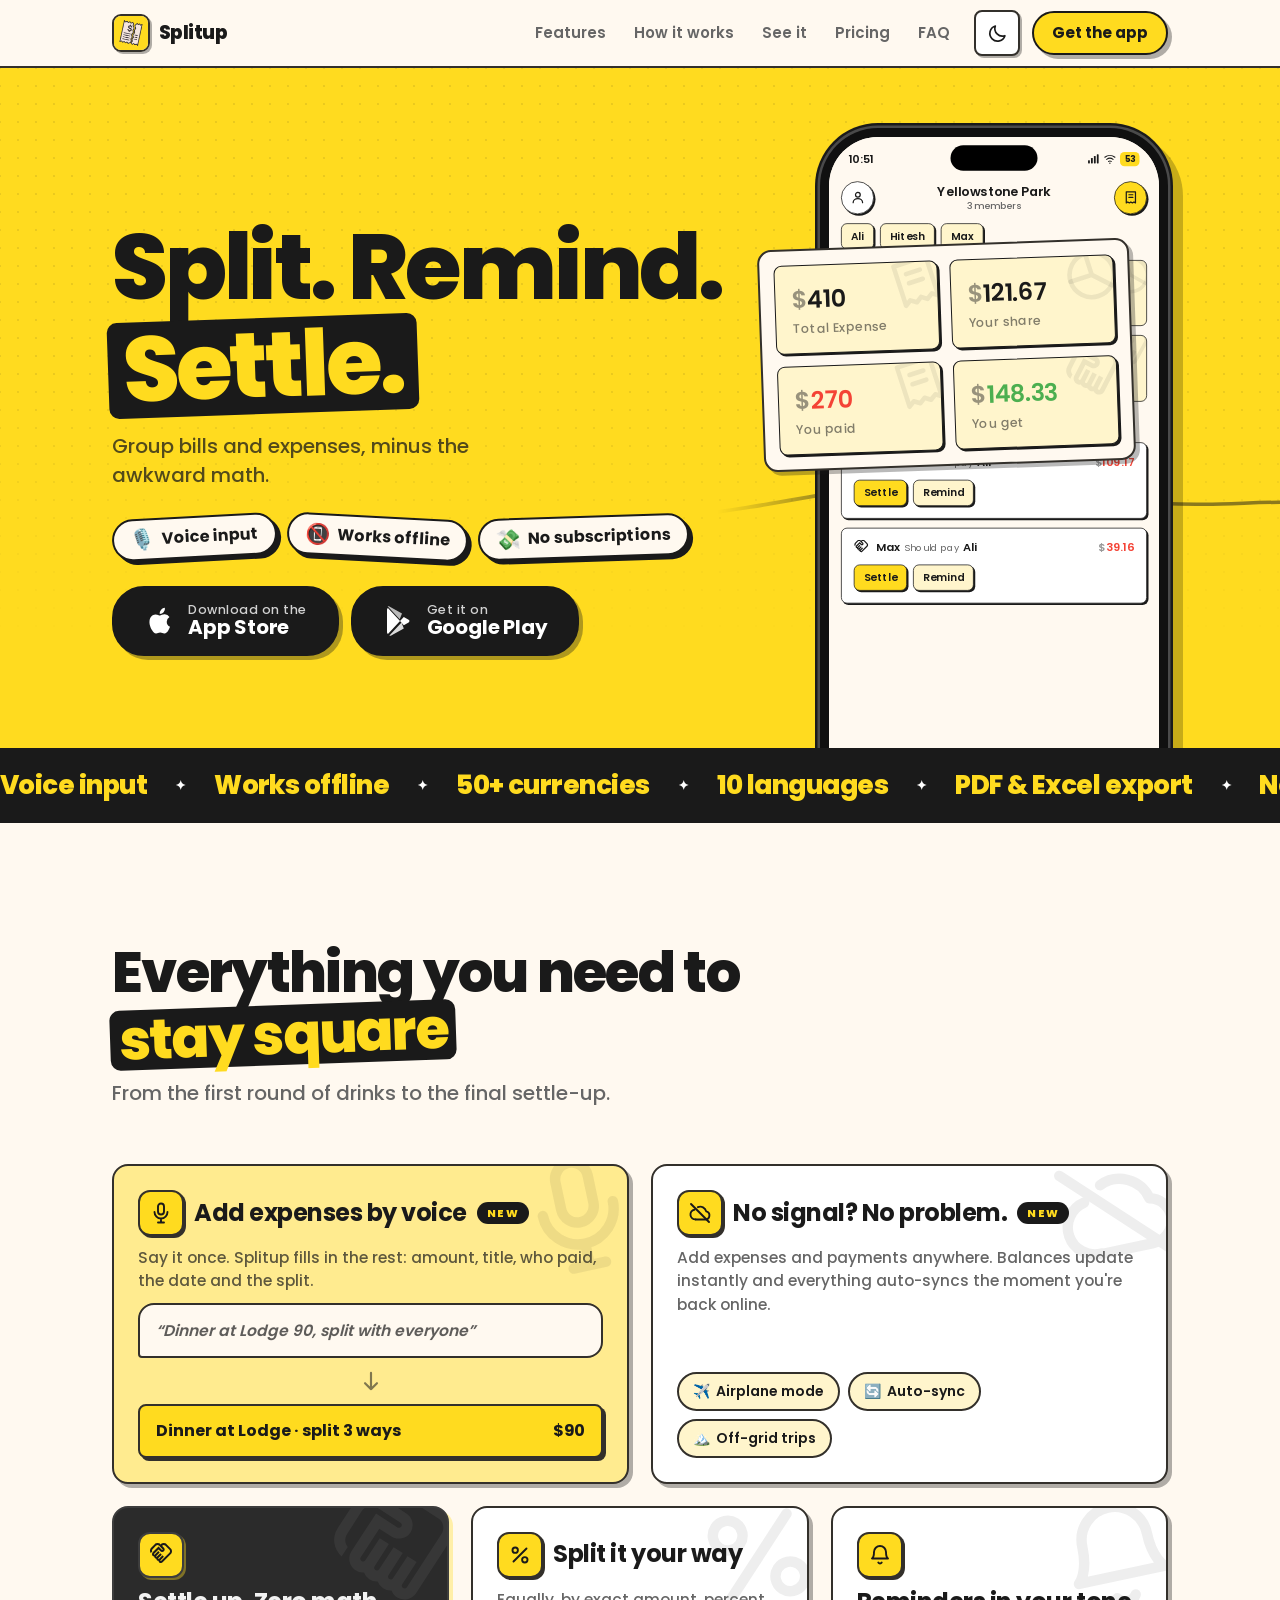
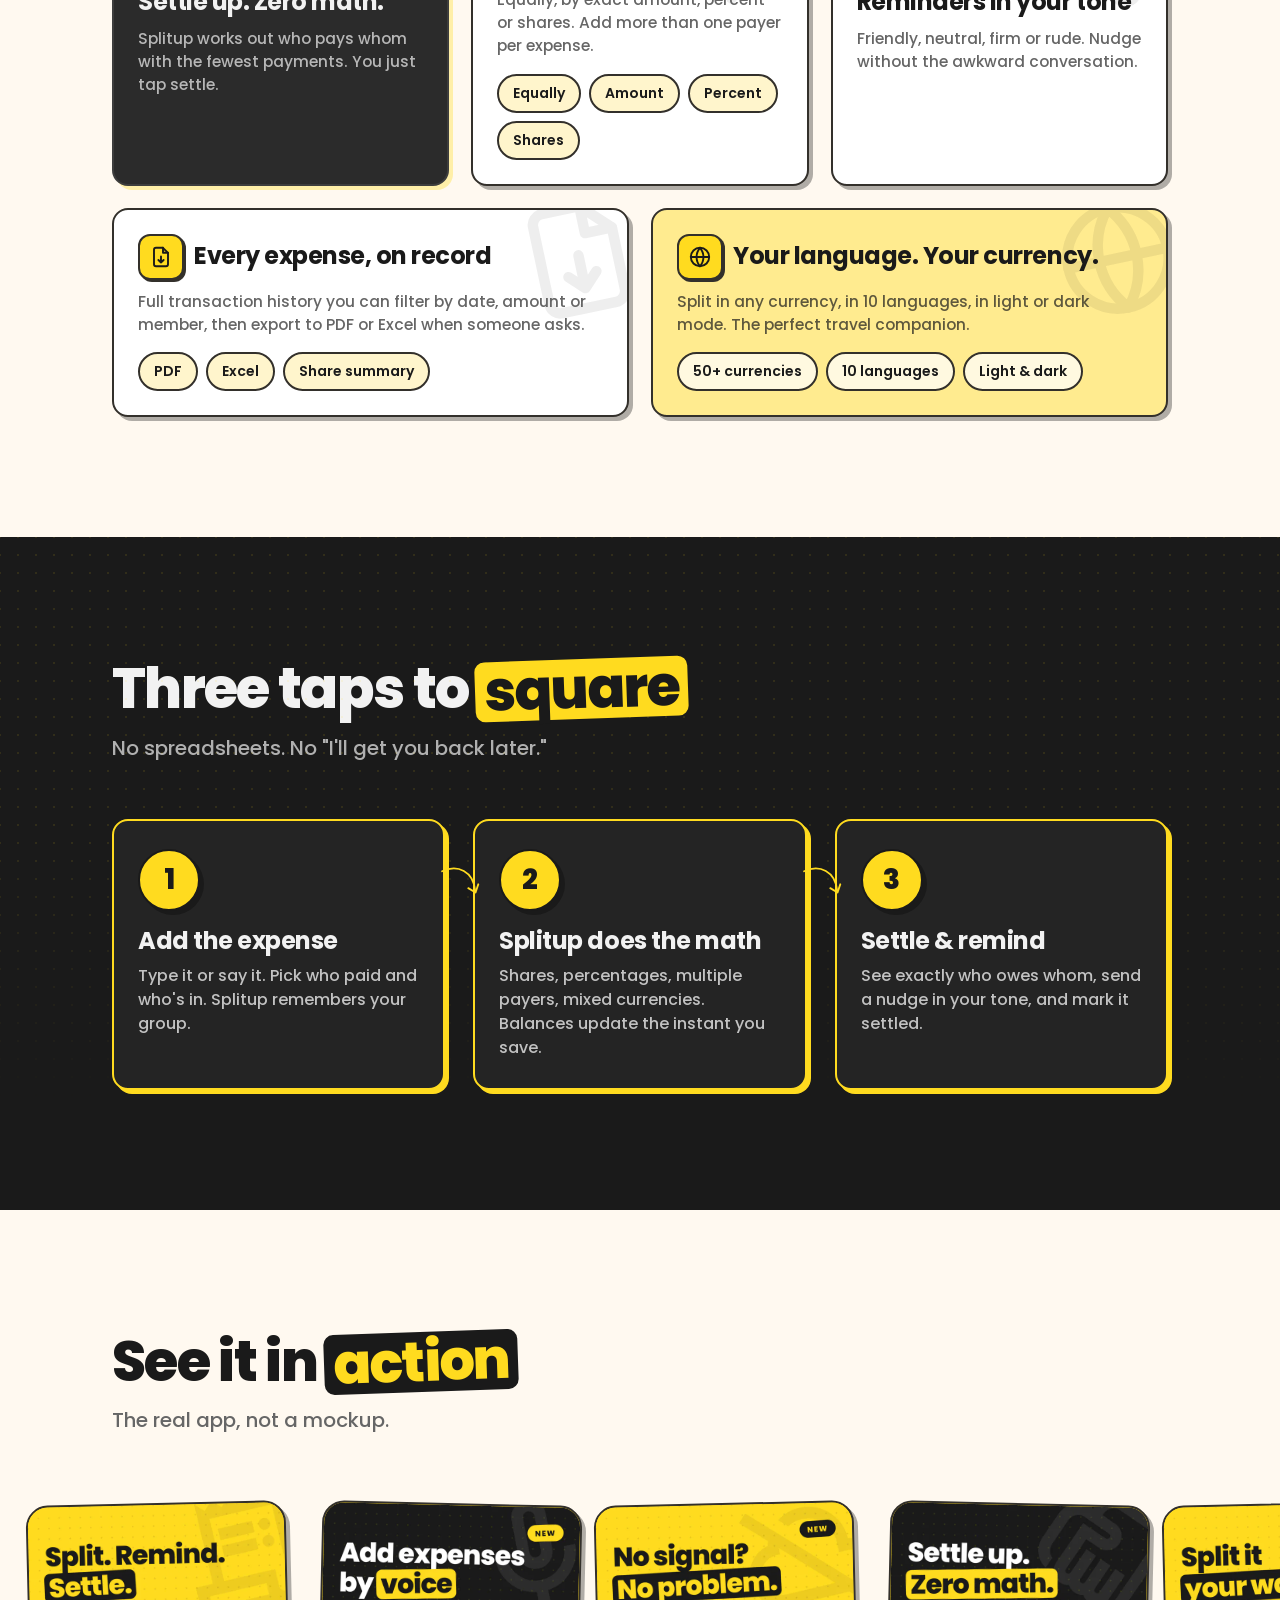
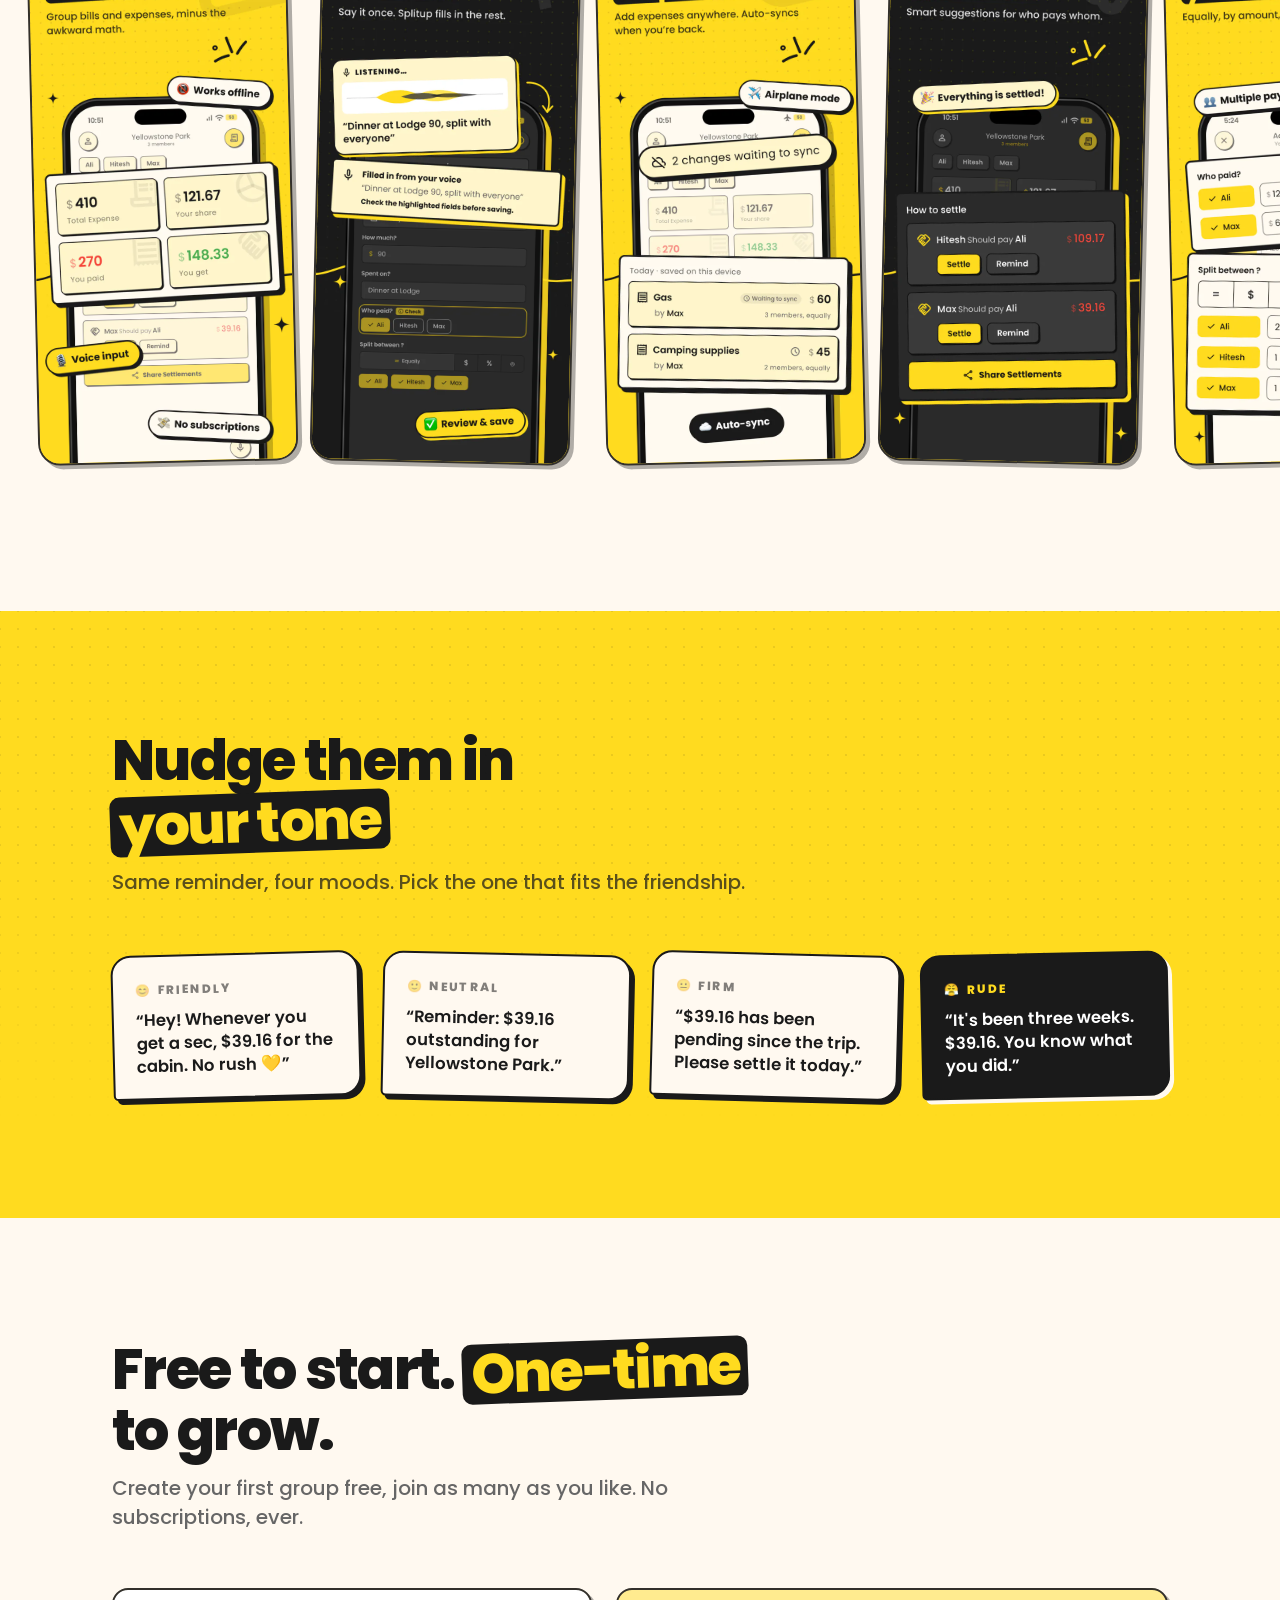
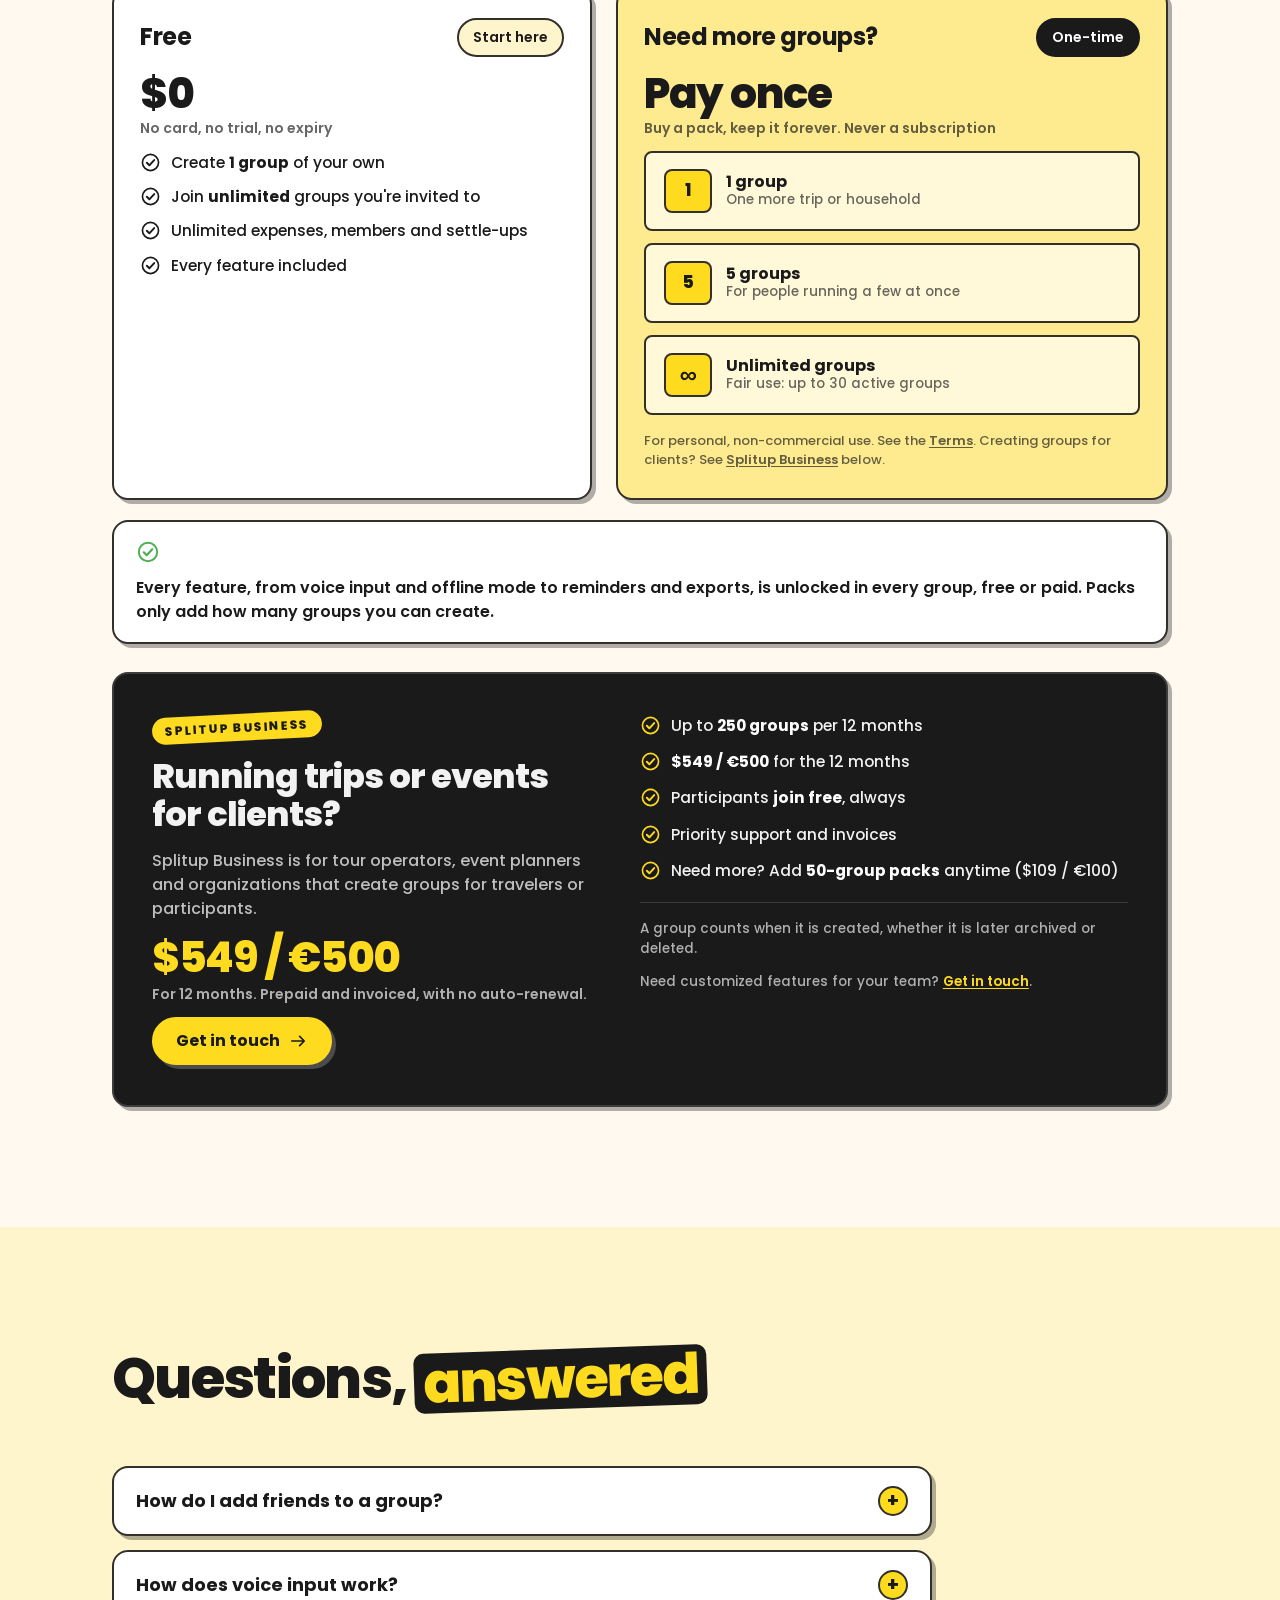
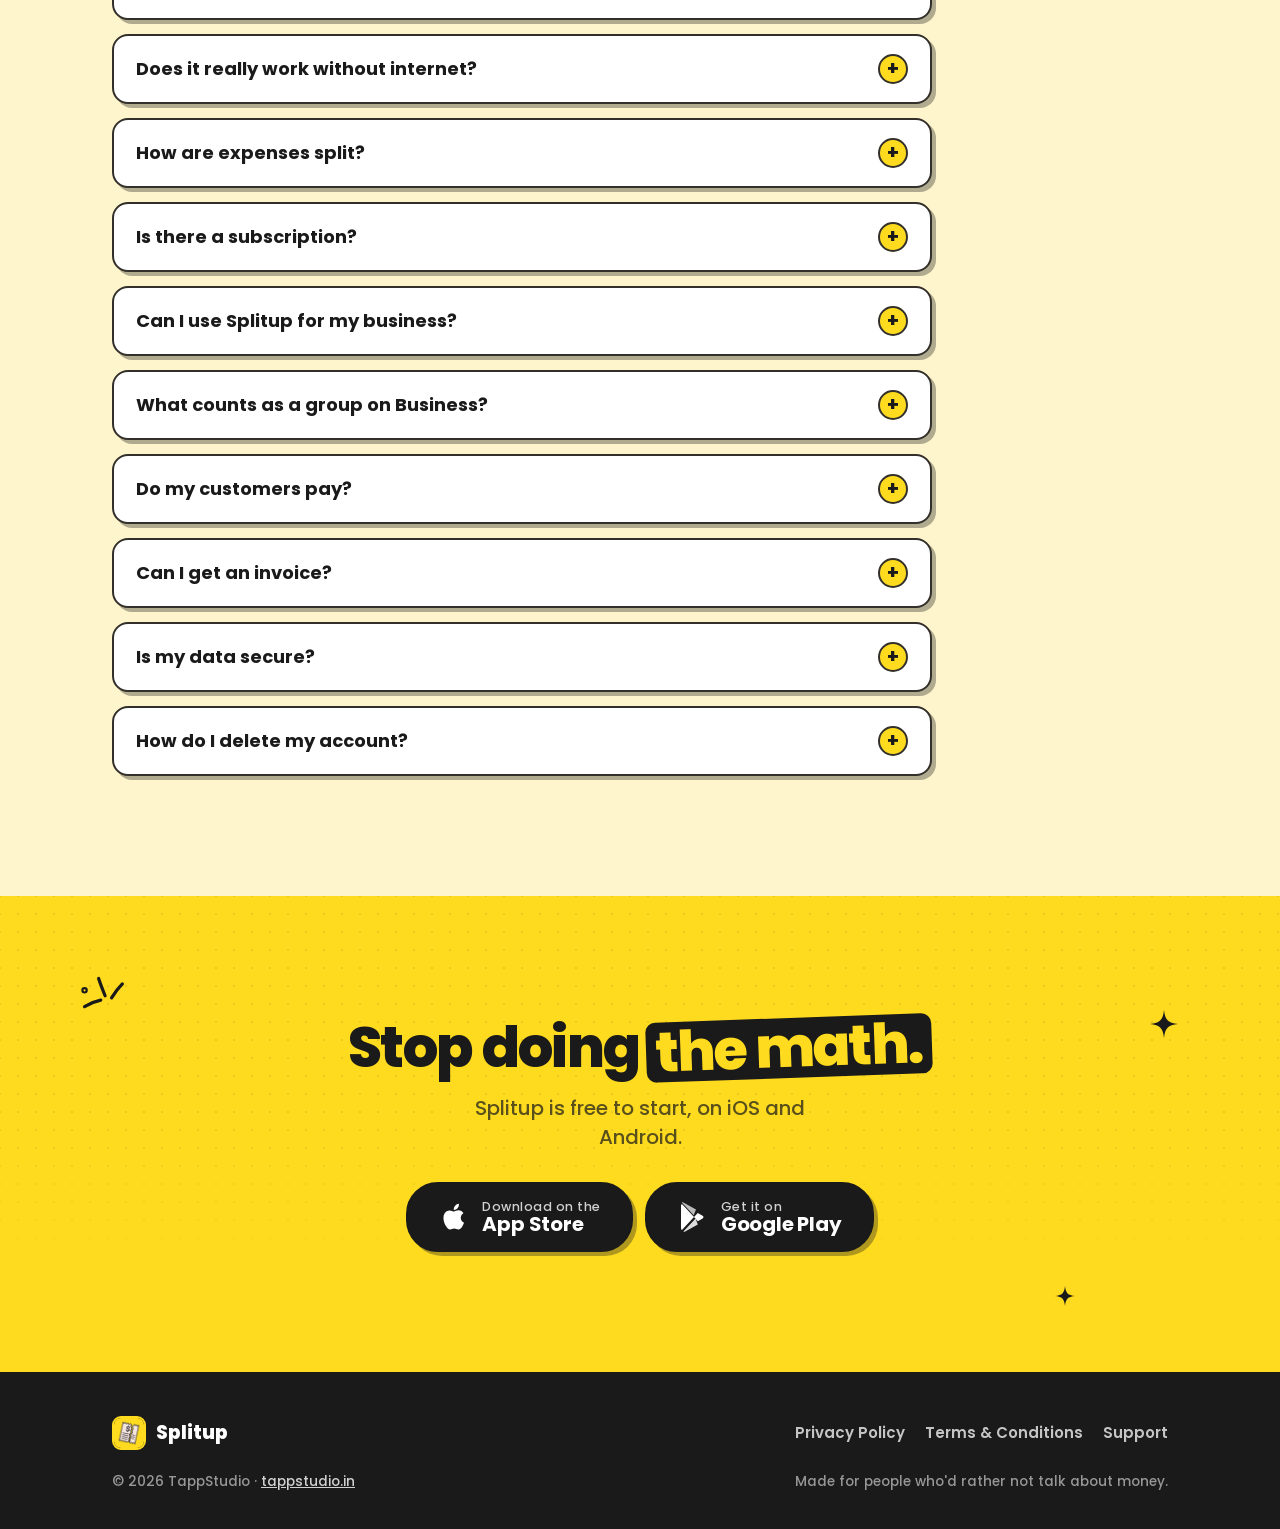
==== commit 2a1ef6e2: "Add custom feature inquiry note and enhance biz-note styles for clarity" ====
--- a/index.html
+++ b/index.html
@@ -433,6 +433,7 @@
           <li><svg aria-hidden="true"><use href="#i-check"/></svg><span>Need more? Add <strong>50-group packs</strong> anytime ($109 / €100)</span></li>
         </ul>
         <p class="biz-note">A group counts when it is created, whether it is later archived or deleted.</p>
+        <p class="biz-note biz-custom">Need customized features for your team? <a href="mailto:tappstudio.in@gmail.com?subject=Splitup%20Business%20enquiry">Get in touch</a>.</p>
       </div>
     </div>
   </div>
--- a/style.css
+++ b/style.css
@@ -1048,6 +1048,8 @@
 .biz-points li svg { width: 21px; height: 21px; flex: none; margin-top: 1px; color: var(--yellow); }
 .biz-points strong { color: #ffffff; }
 .biz-note { margin-top: 20px; padding-top: 16px; border-top: 1.5px solid #3d3d3d; font-size: 13.5px; color: rgba(255,255,255,.66); }
+.biz-note + .biz-note { margin-top: 12px; padding-top: 0; border-top: 0; }
+.biz-note a { color: var(--yellow); font-weight: 600; text-decoration: underline; text-underline-offset: 2px; }
 
 /* ============================================================
    FAQ: native <details>, zero JS
